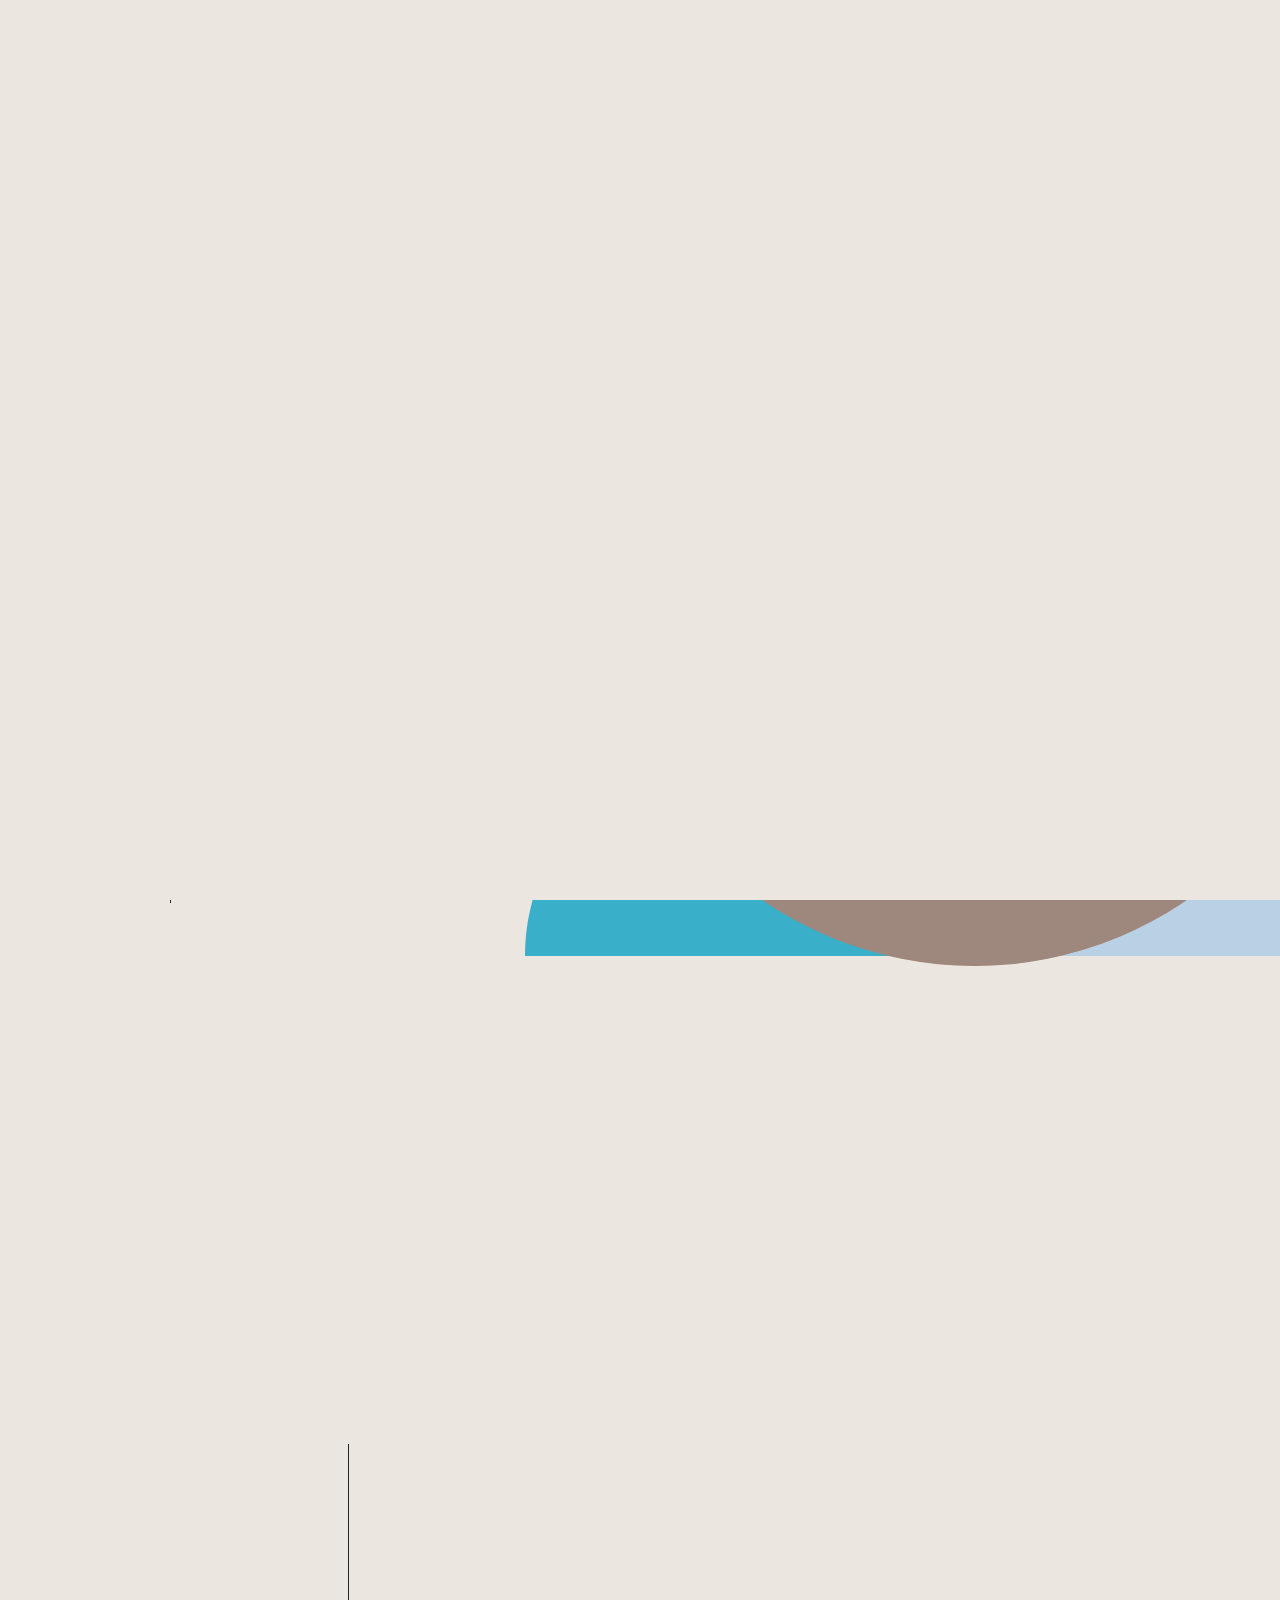
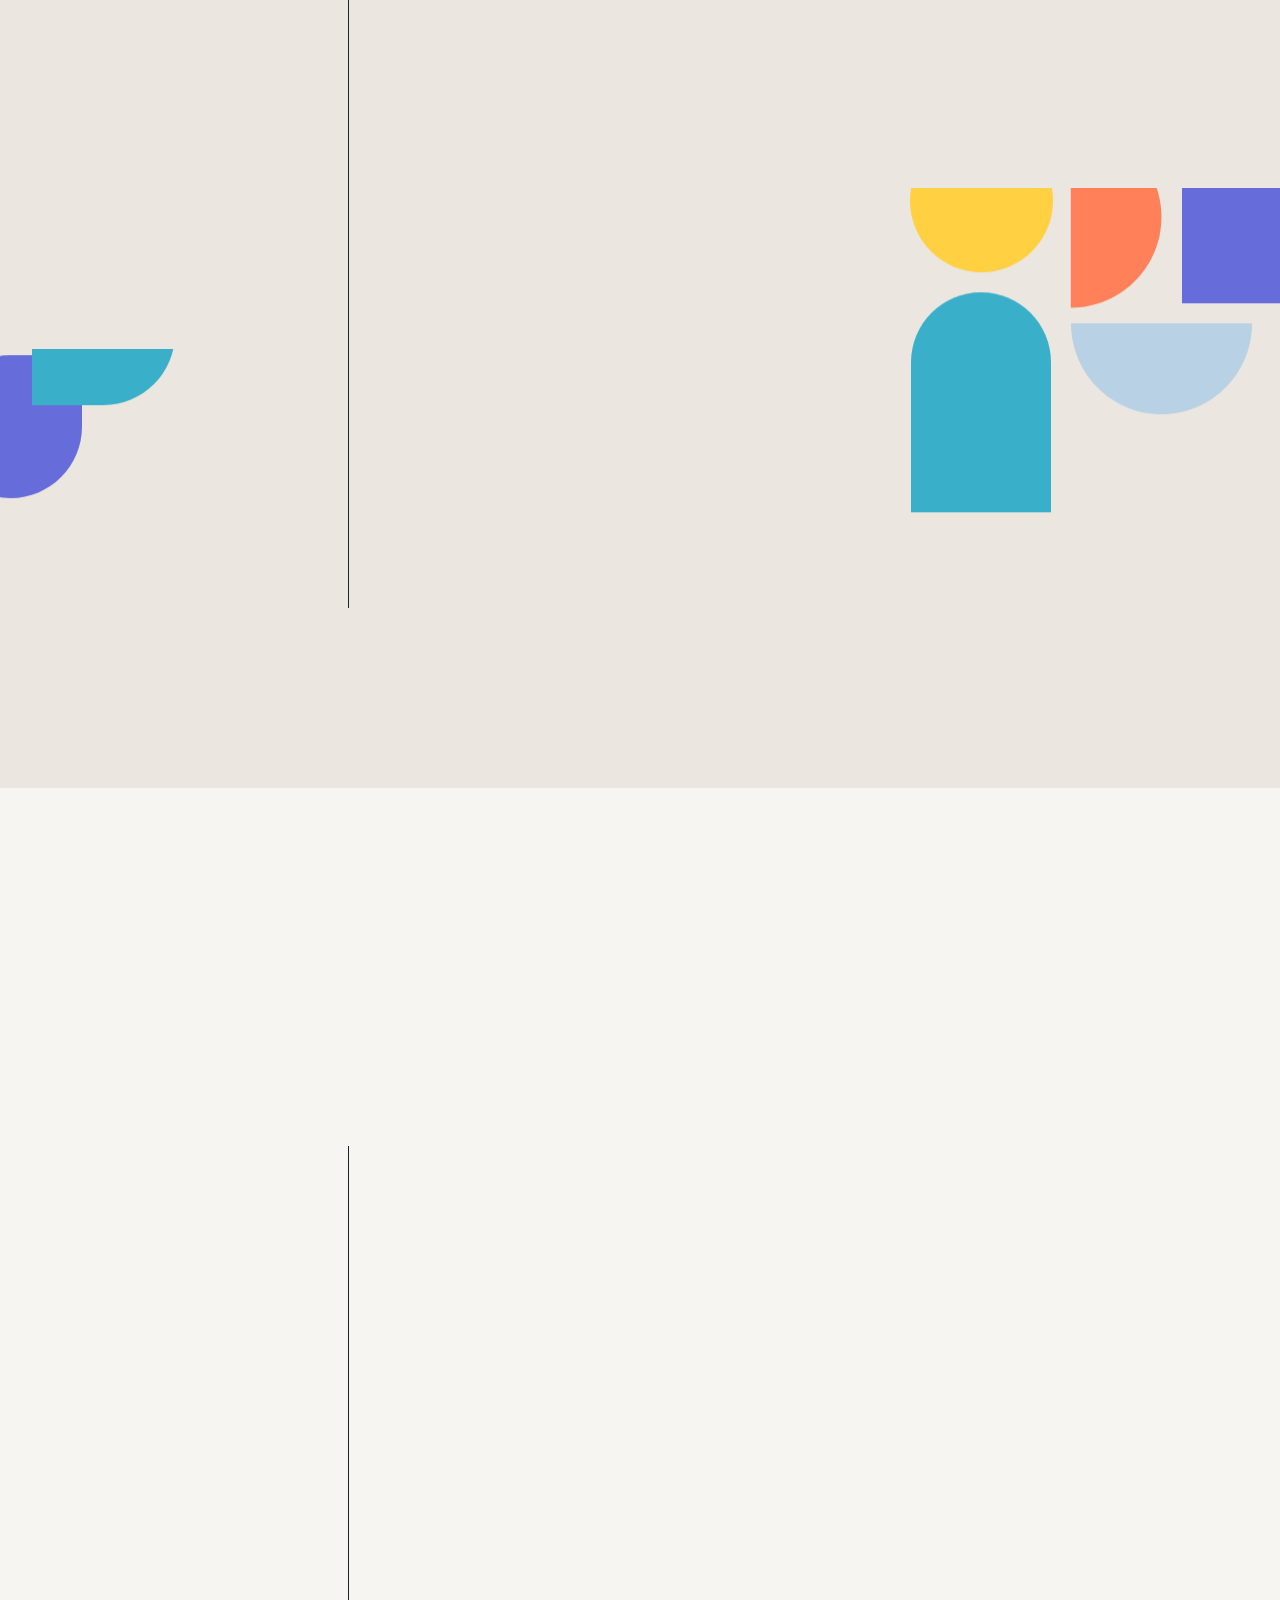
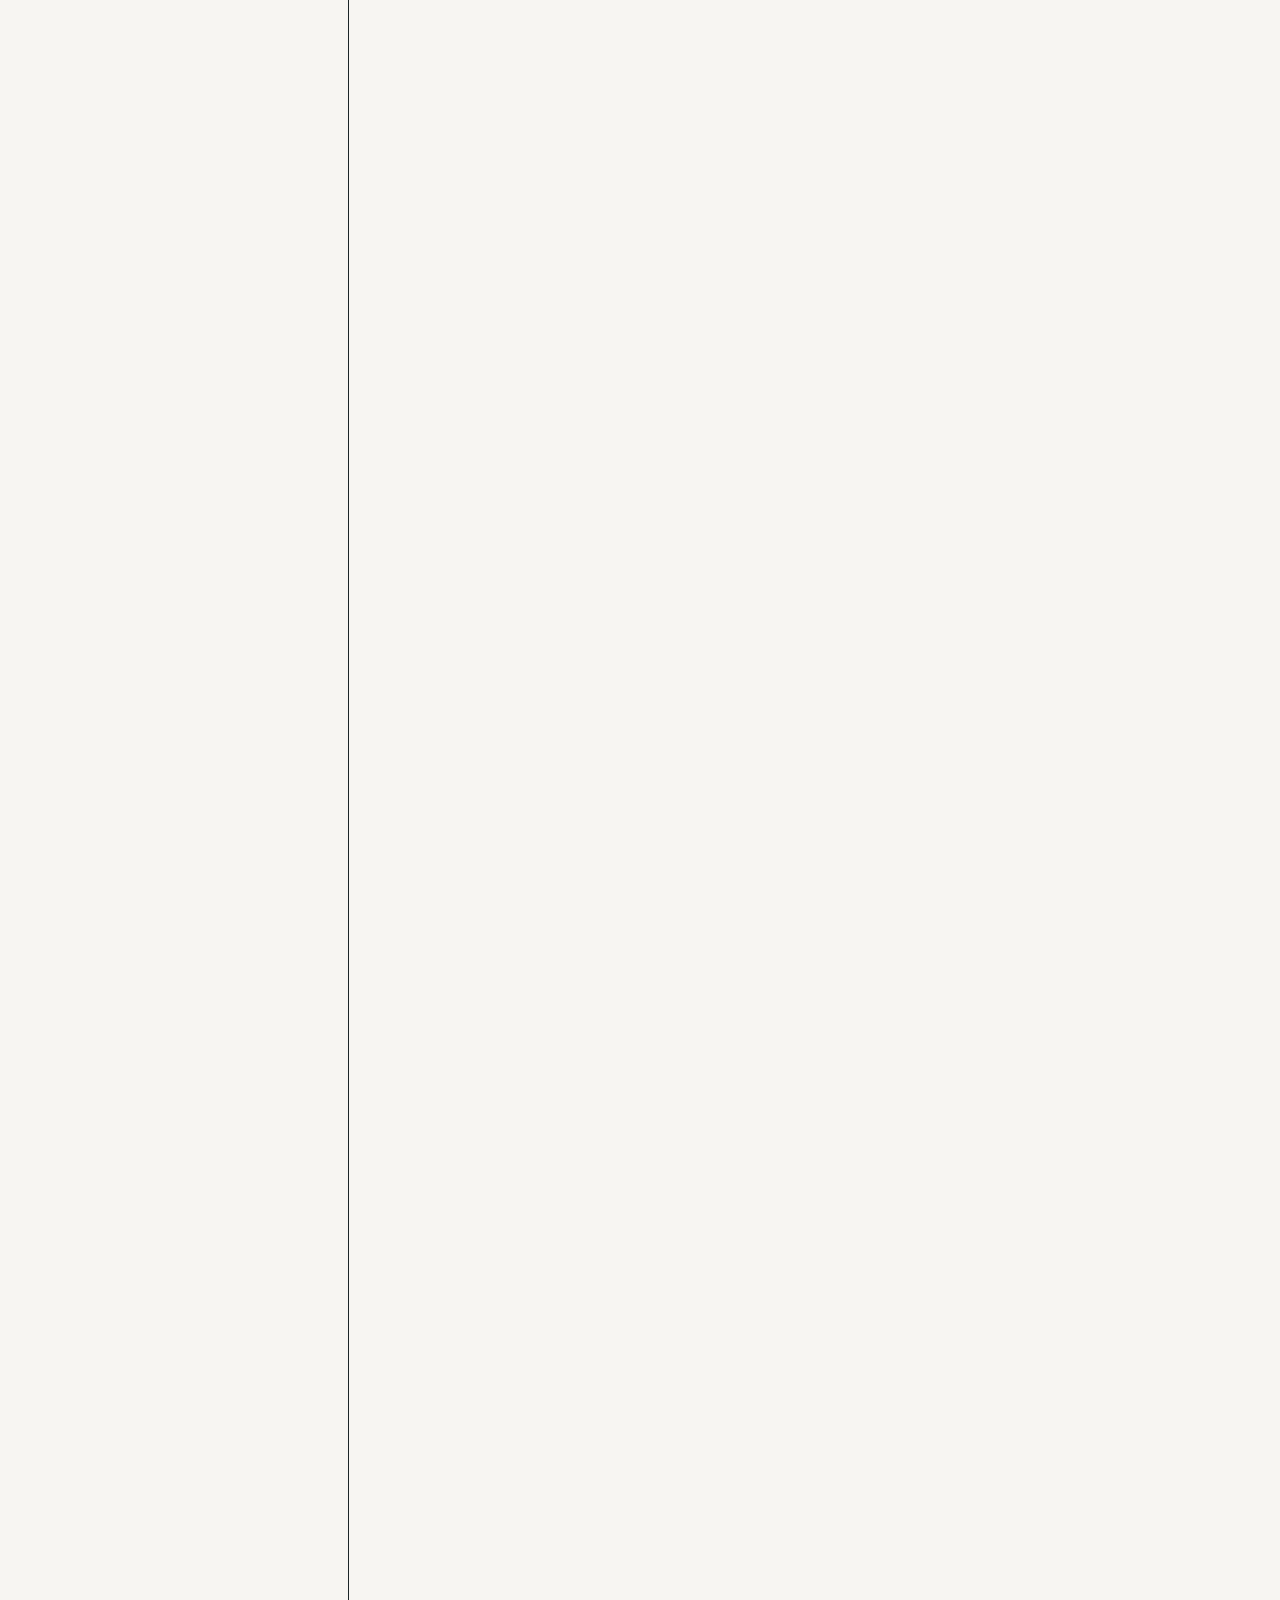
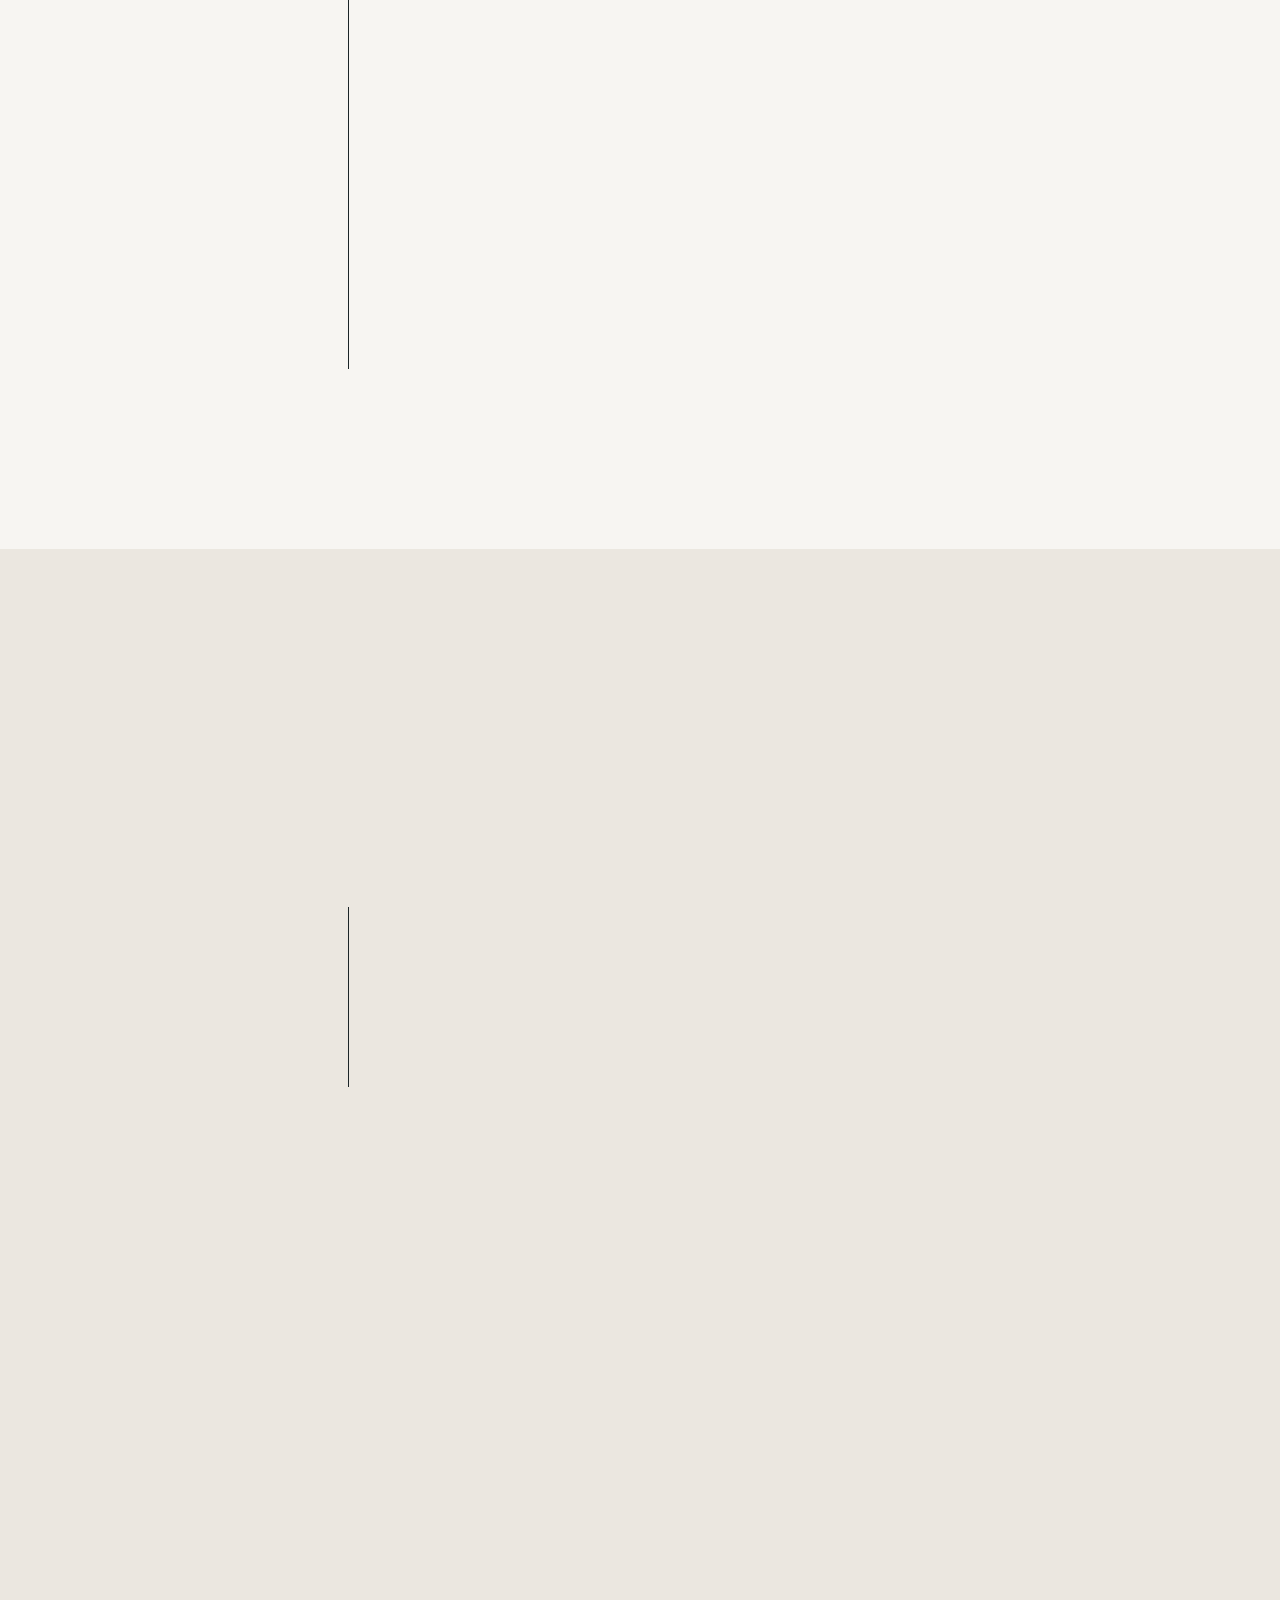
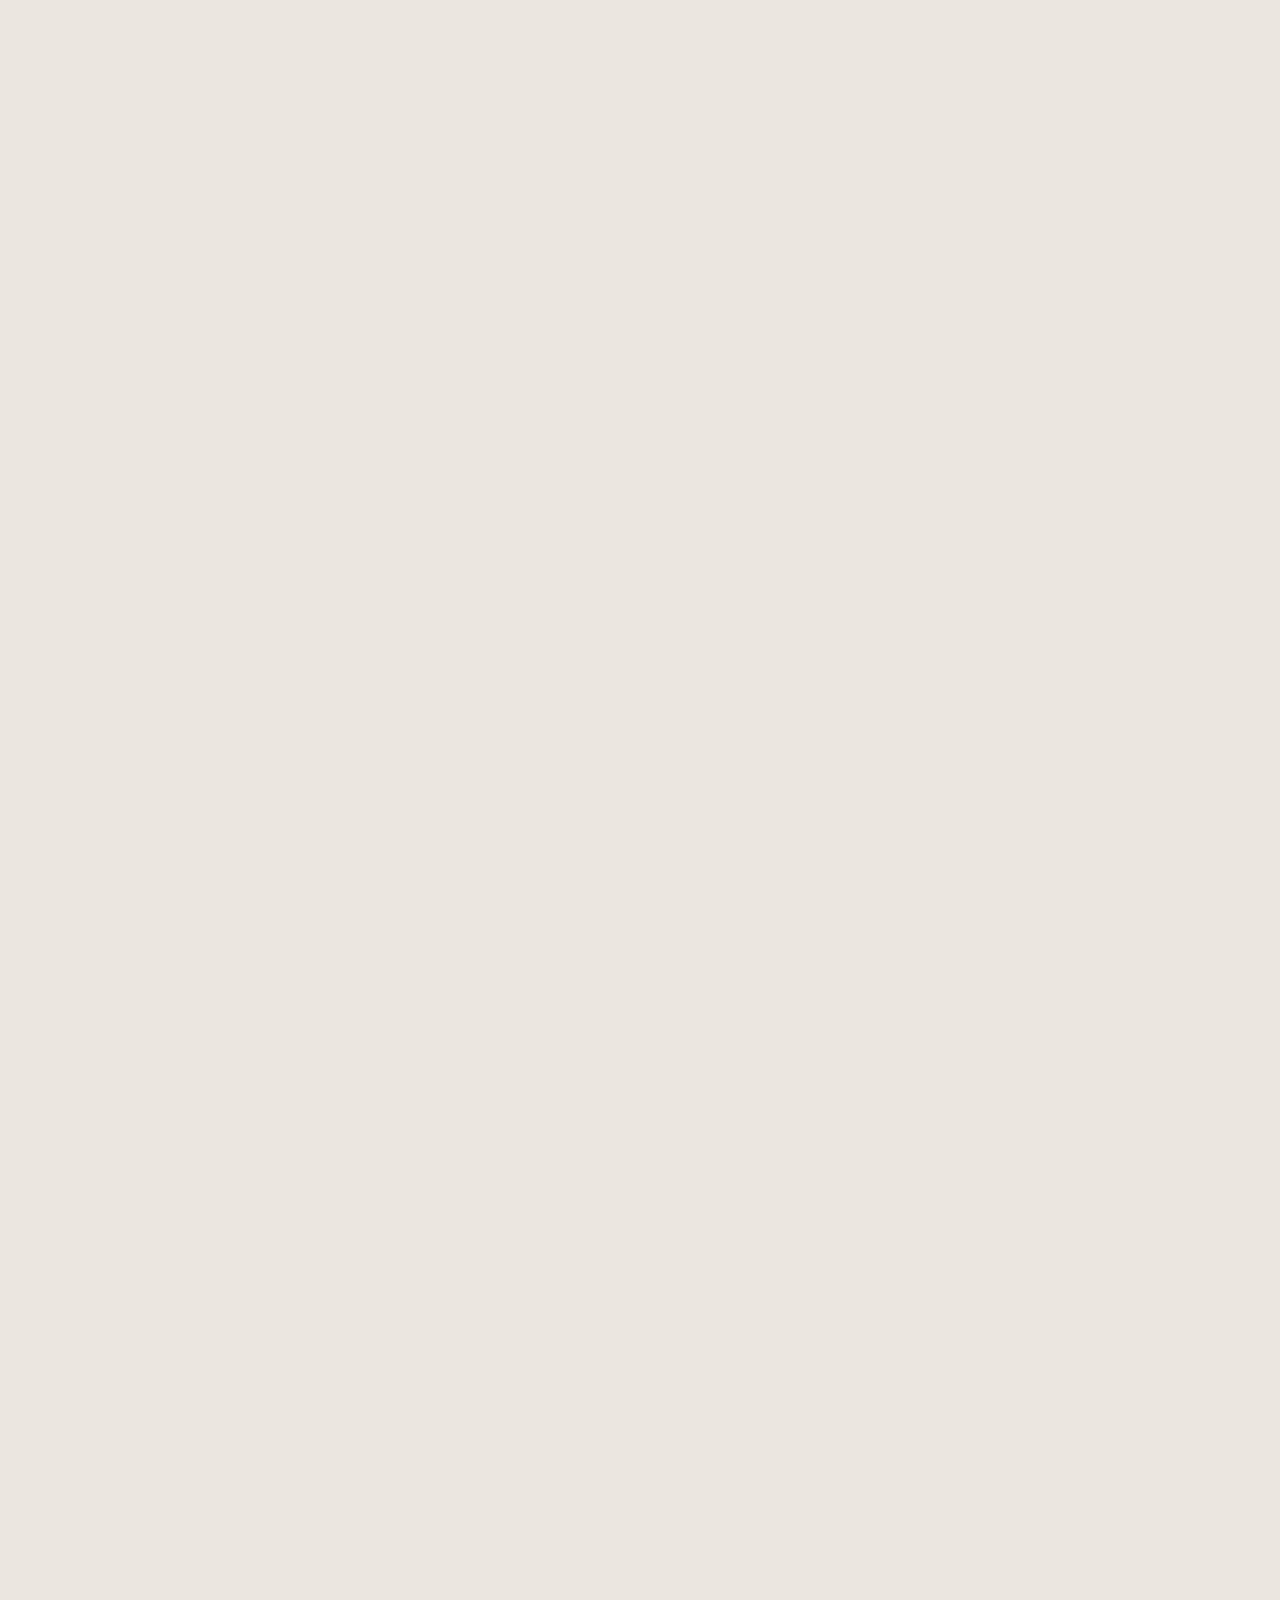
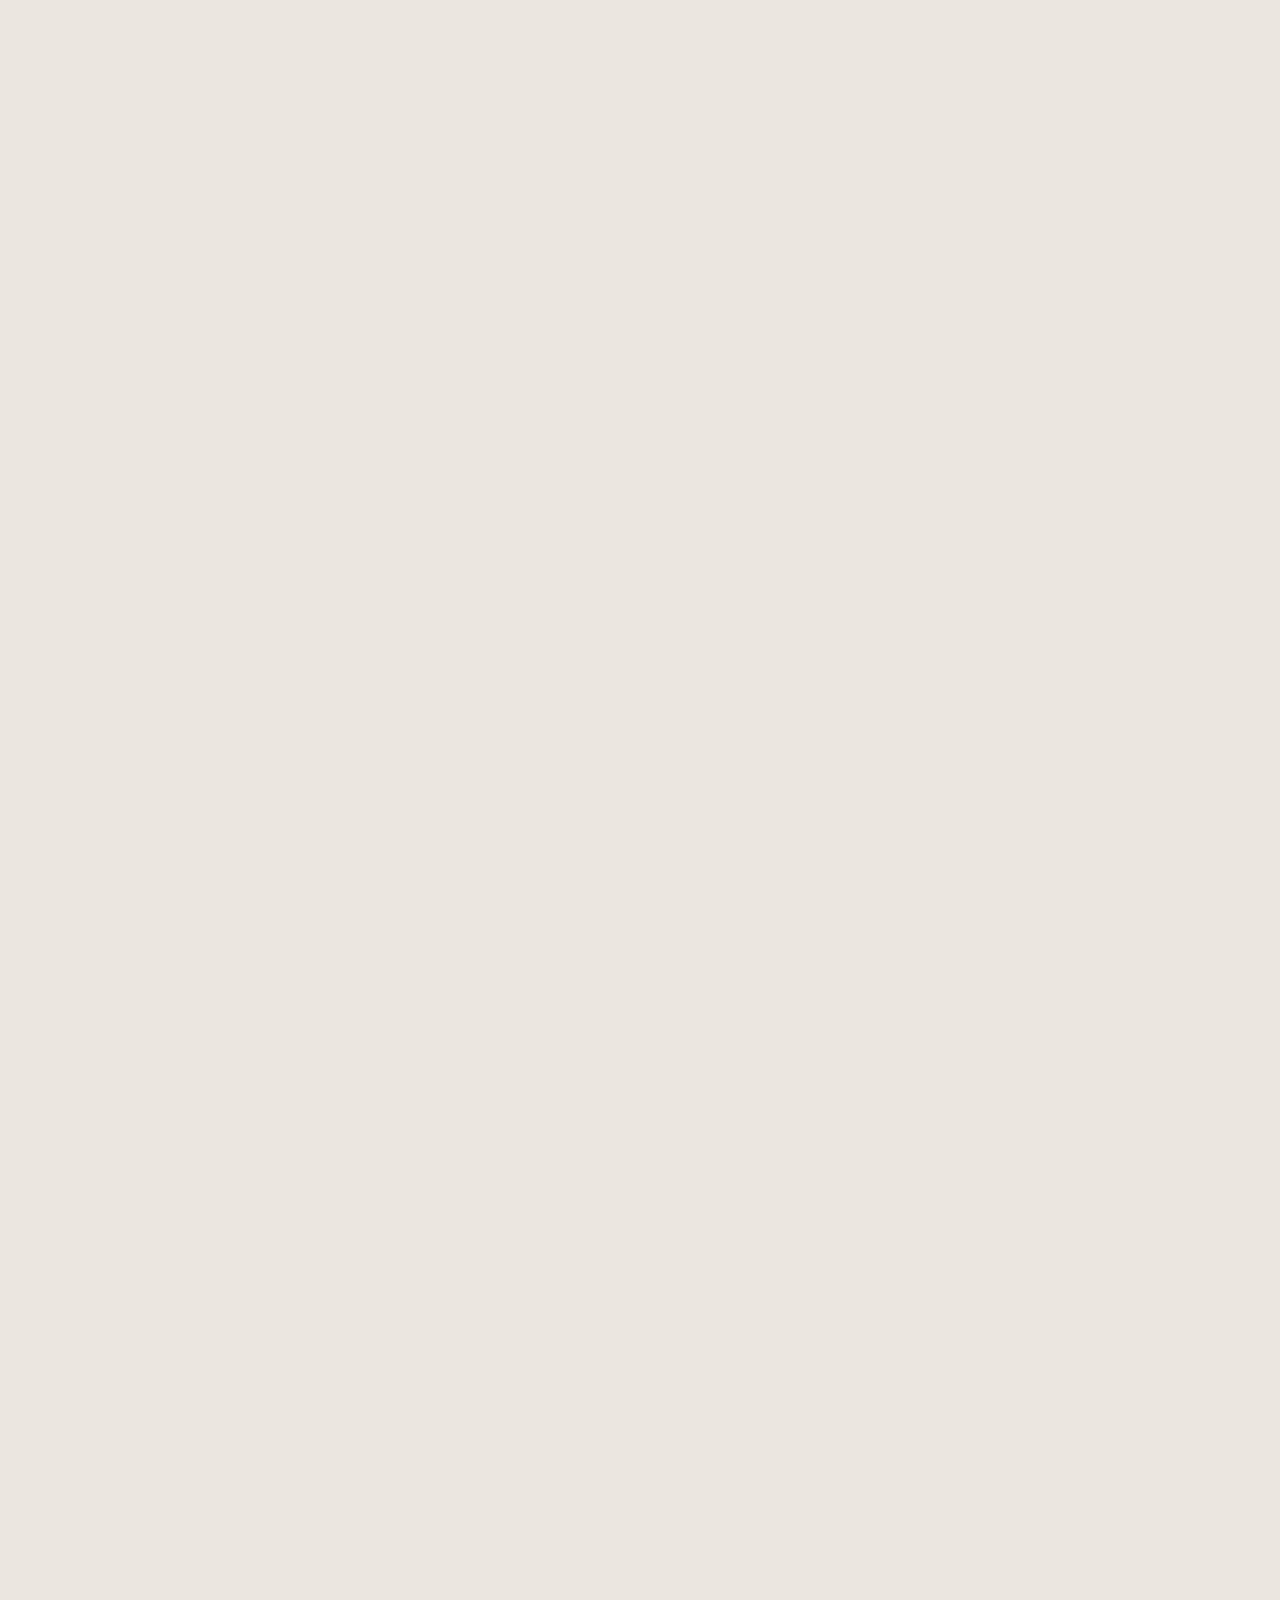
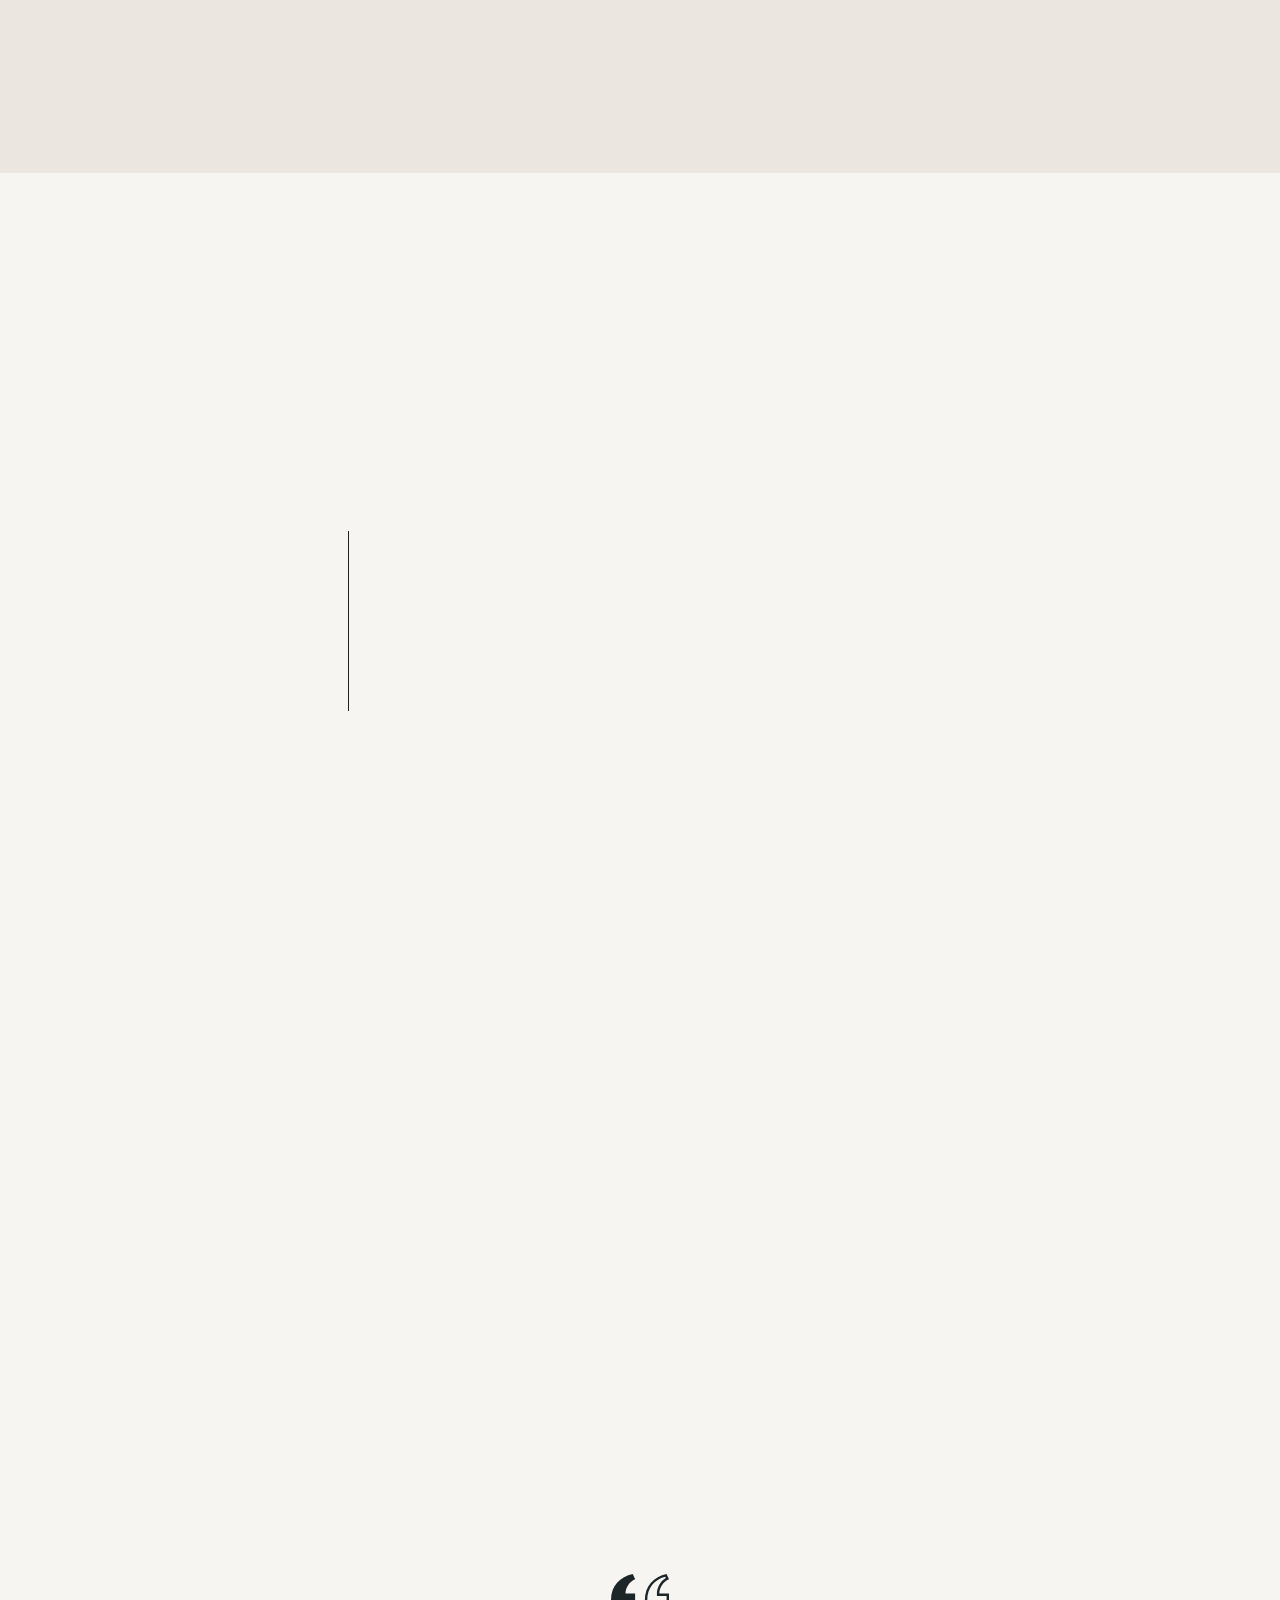
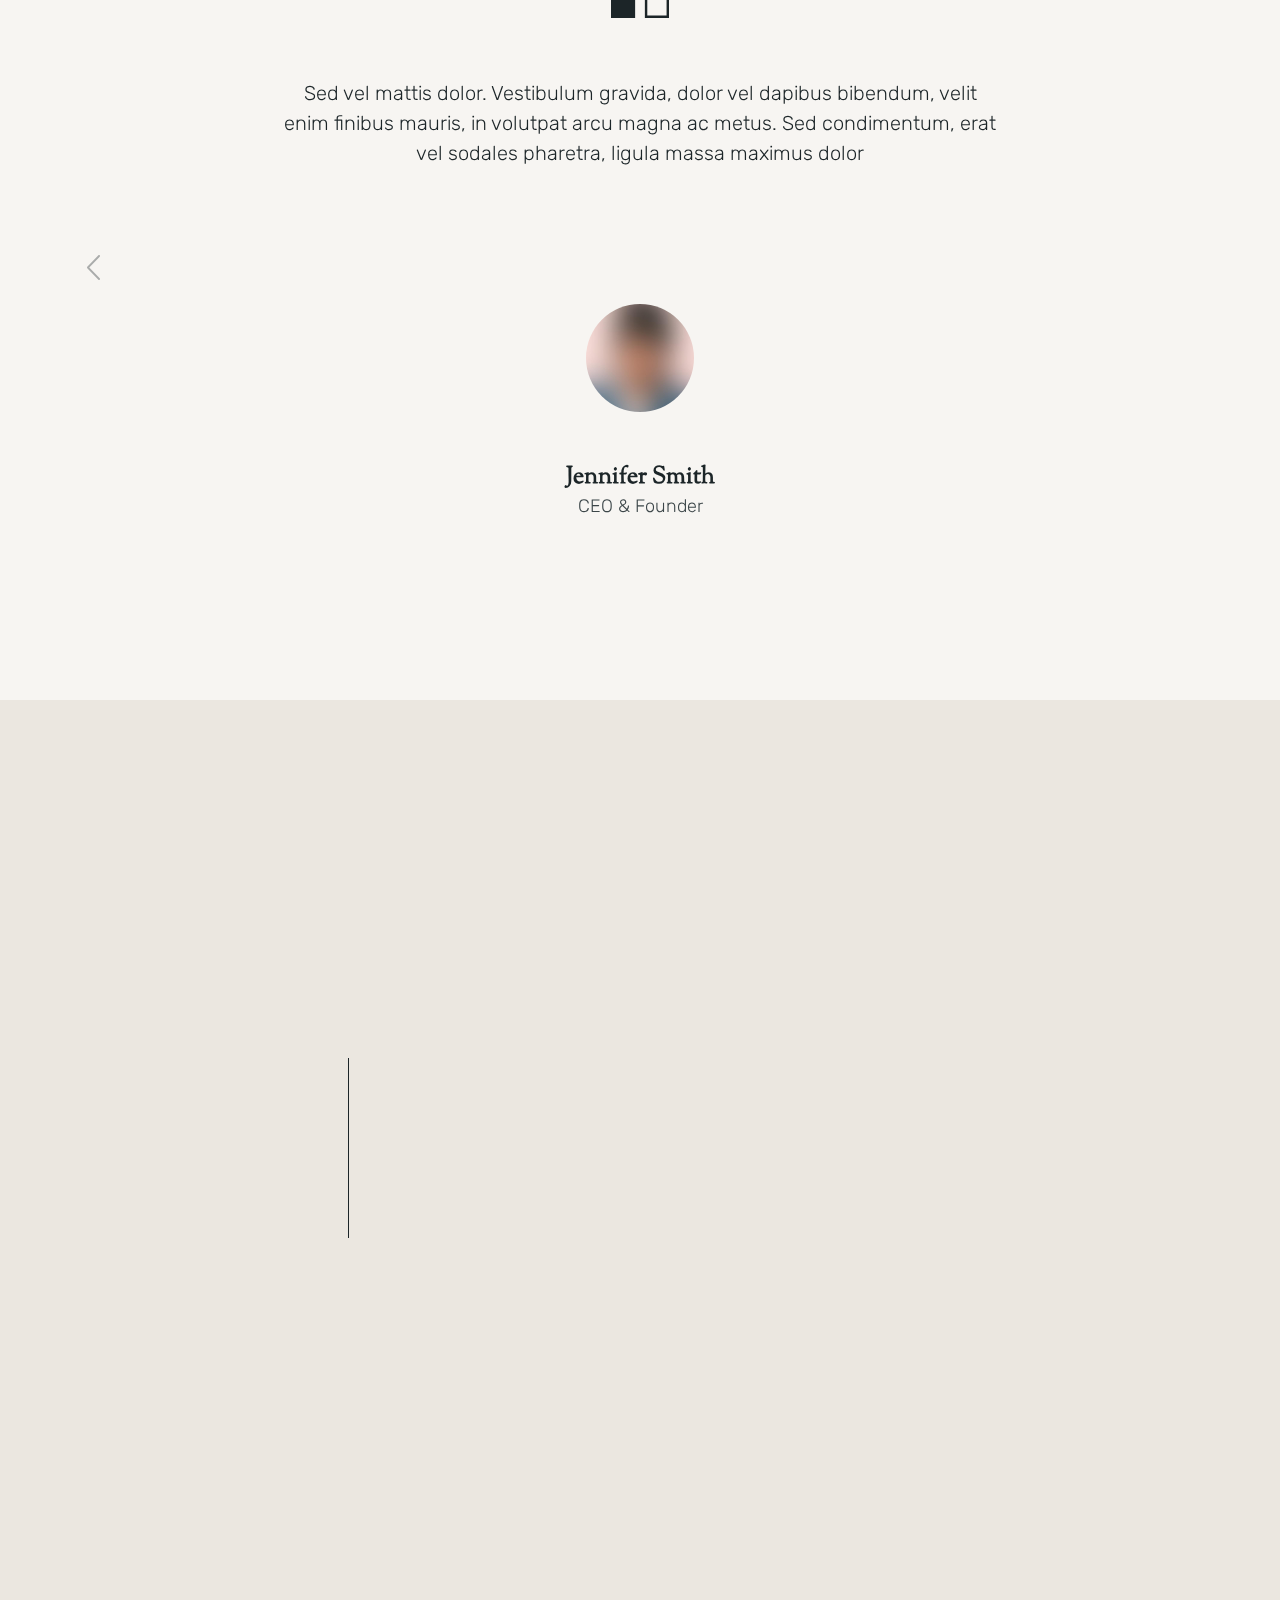
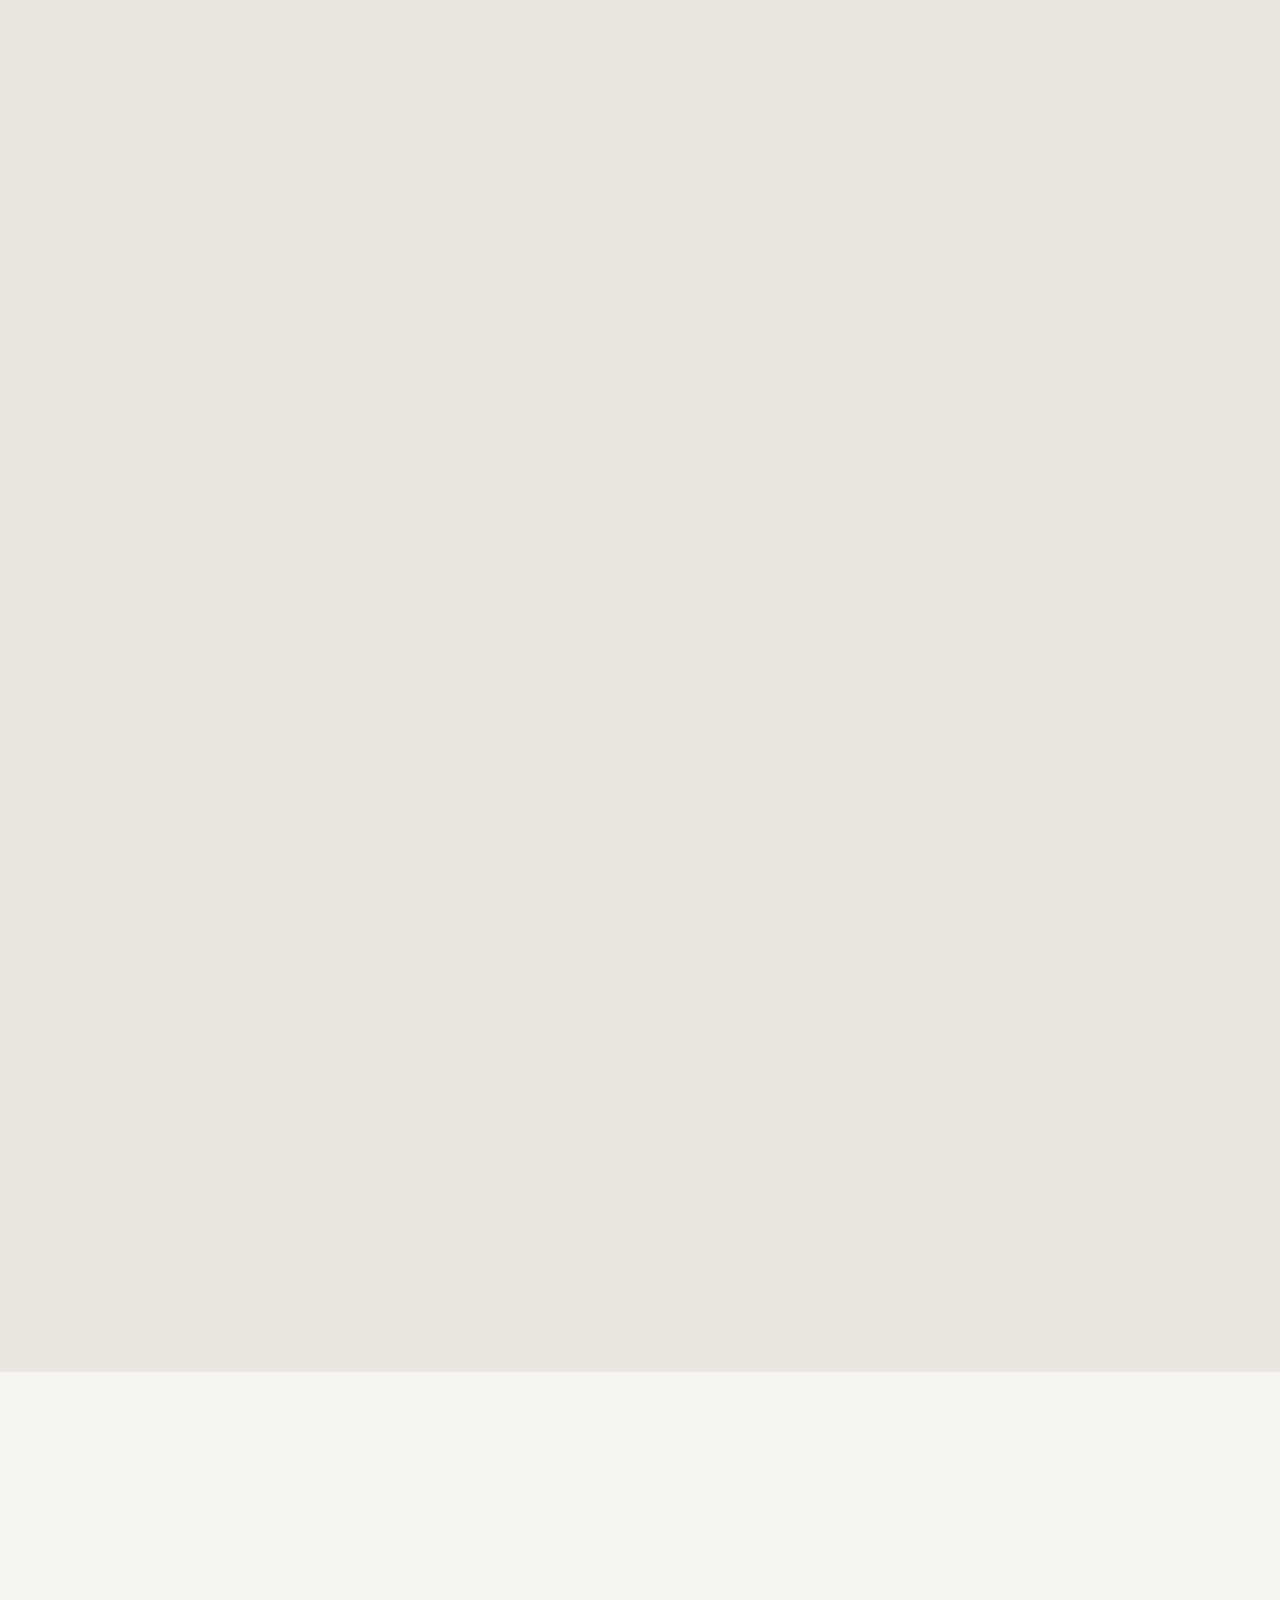
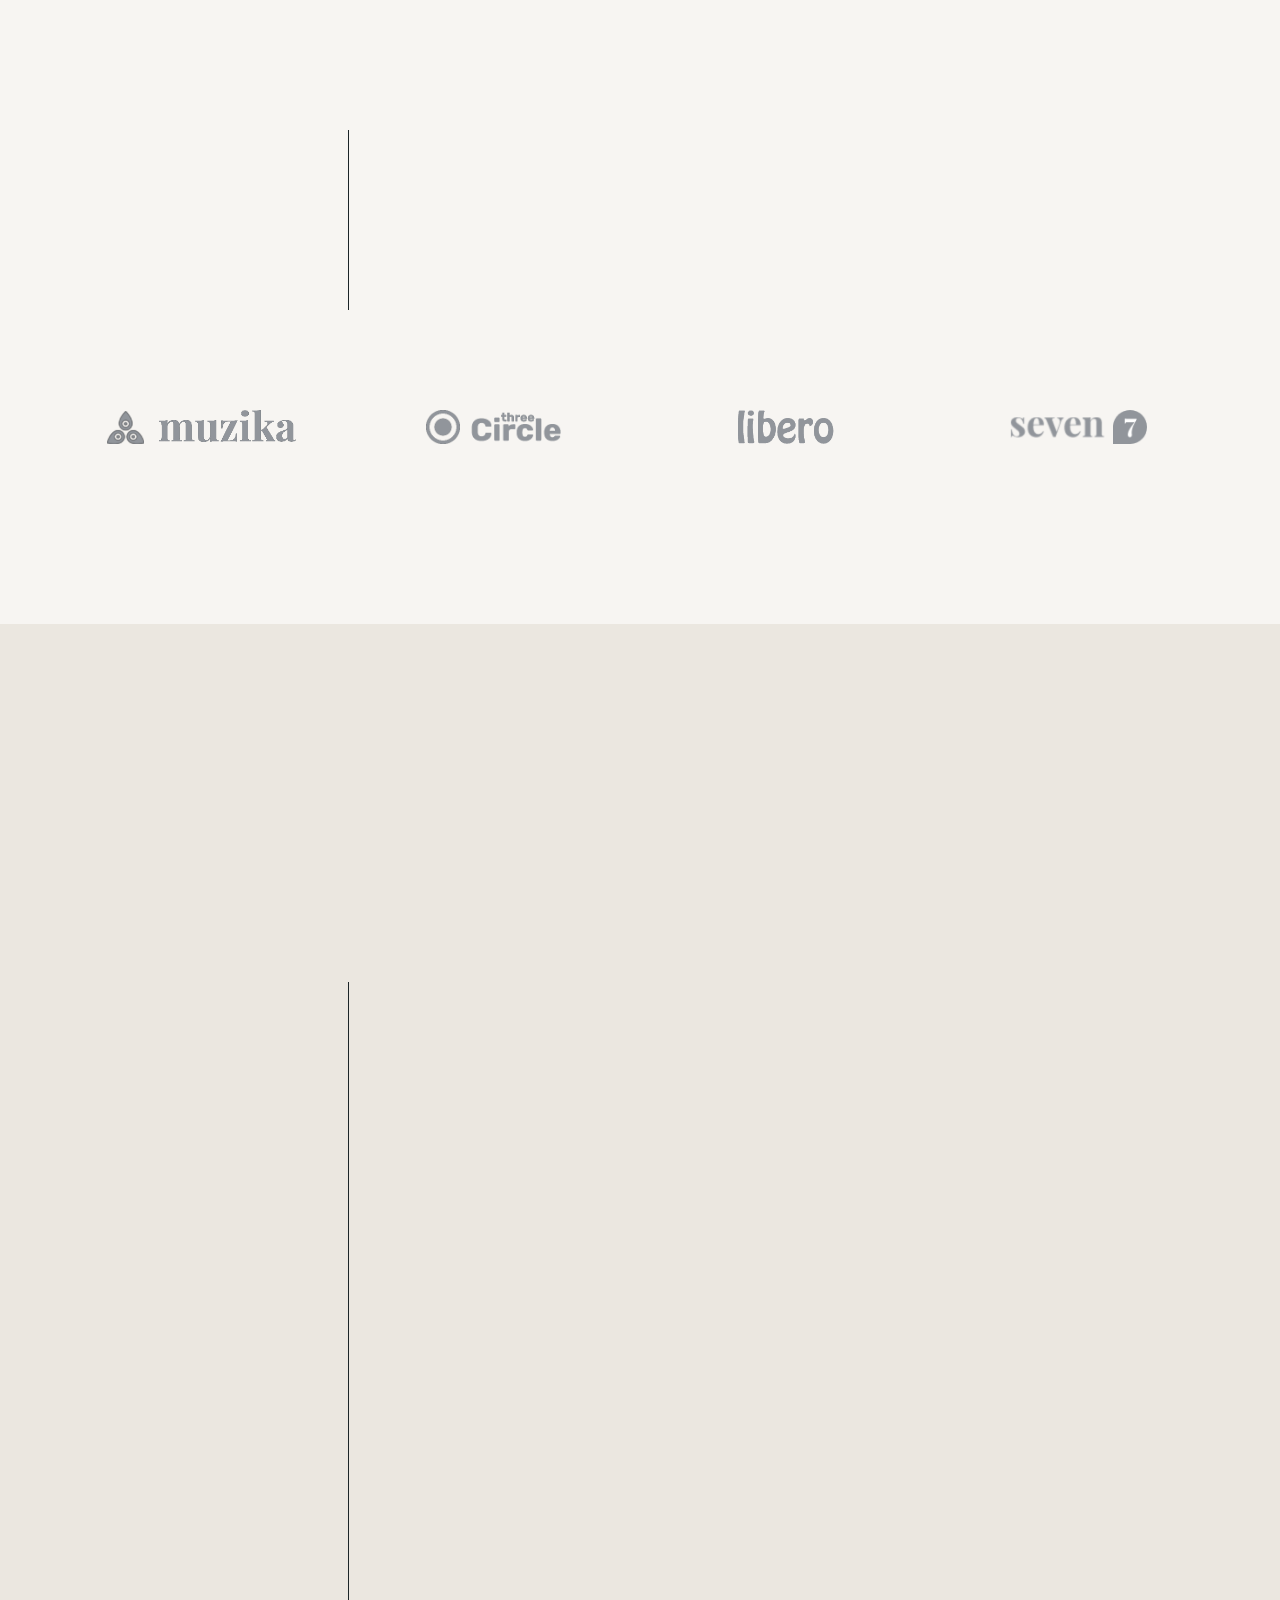
==== index.html @ 9e0d10c6 "added htmlpages" ====
<!doctype html>
<html lang="en-US">
<head>

  <title>OBER - One Page Resume HTML Template</title>
  <meta http-equiv="Content-Type" content="text/html; charset=utf-8">
  <meta http-equiv="X-UA-Compatible" content="IE=edge">
  <meta name="viewport" content="width=device-width, initial-scale=1">
  <meta name="HandheldFriendly" content="true">
  <meta name="author" content="beshleyua" />

  <!-- Fonts -->
  <link rel="stylesheet" href="https://fonts.googleapis.com/css?family=Rubik%3A300%2C300i%2C400%2C400i%2C500%2C500i%2C600%2C600i%2C700%2C700i%2C800%2C800i%2C900%2C900i%7CSorts+Mill+Goudy&#038;display=swap" type="text/css" media="all" />
  <link rel="stylesheet" href="https://fonts.googleapis.com/css?family=Roboto%3A100%2C100italic%2C200%2C200italic%2C300%2C300italic%2C400%2C400italic%2C500%2C500italic%2C600%2C600italic%2C700%2C700italic%2C800%2C800italic%2C900%2C900italic%7CRoboto+Slab%3A100%2C100italic%2C200%2C200italic%2C300%2C300italic%2C400%2C400italic%2C500%2C500italic%2C600%2C600italic%2C700%2C700italic%2C800%2C800italic%2C900%2C900italic&#038;display=auto" type="text/css" media="all" />

  <!-- CSS STYLES -->
  <link rel="stylesheet" href="assets/css/vendors/bootstrap.css" type="text/css" media="all" />
  <link rel="stylesheet" href="assets/fonts/font-awesome/css/font-awesome.css" type="text/css" media="all" />
  <link rel="stylesheet" href="assets/css/vendors/magnific-popup.css" type="text/css" media="all" />
  <link rel="stylesheet" href="assets/css/vendors/splitting.css" type="text/css" media="all" />
  <link rel="stylesheet" href="assets/css/vendors/swiper.css" type="text/css" media="all" />
  <link rel="stylesheet" href="assets/css/vendors/animate.css" type="text/css" media="all" />
  <link rel="stylesheet" href="assets/css/main.css" type="text/css" media="all" />

  <!-- Favicon -->
	<link rel="shortcut icon" href="favicon.ico" type="image/x-icon">
	<link rel="icon" href="favicon.ico" type="image/x-icon">

</head>

<body class="home page light-skin">
	<div class="container-page ">

    <!-- Preloader -->
    <div class="preloader">
      <div class="centrize full-width">
        <div class="vertical-center">
          <div class="spinner-logo">
            <img src="assets/images/ober_logo.png" alt="" />
            <div class="spinner-dot"></div>
            <div class="spinner spinner-line"></div>
          </div>
        </div>
      </div>
    </div>

    <!-- Header -->
    <header class="header">
      <div class="header__builder">
        <div class="row">
          <div class="col-xs-4 col-sm-4 col-md-4 col-lg-4">

            <!-- logo -->
            <div class="logo">
              <a href="index.html">
                <img src="assets/images/ober_logo.png" alt="" />
              </a>
            </div>

          </div>
          <div class="col-xs-8 col-sm-8 col-md-8 col-lg-8 align-right">

            <!-- switcher btn -->
            <a href="#" class="switcher-btn">
              <span class="sw-before">
                <svg xmlns="http://www.w3.org/2000/svg" width="22.22" height="22.313" viewBox="0 0 22.22 22.313">
                  <path fill="#fff" d="M1752.49,105.511a5.589,5.589,0,0,0-3.94-1.655,5.466,5.466,0,0,0-3.94,1.655,5.61,5.61,0,0,0,3.94,9.566,5.473,5.473,0,0,0,3.94-1.653,5.643,5.643,0,0,0,1.65-3.957A5.516,5.516,0,0,0,1752.49,105.511Zm-1.06,6.85a4.1,4.1,0,0,1-5.76,0,4.164,4.164,0,0,1,0-5.788A4.083,4.083,0,0,1,1751.43,112.361Zm7.47-3.662h-2.27a0.768,0.768,0,0,0,0,1.536h2.27A0.768,0.768,0,0,0,1758.9,108.7Zm-10.35,8.12a0.777,0.777,0,0,0-.76.769v2.274a0.777,0.777,0,0,0,.76.767,0.786,0.786,0,0,0,.77-0.767v-2.274A0.786,0.786,0,0,0,1748.55,116.819Zm7.85-.531-1.62-1.624a0.745,0.745,0,0,0-1.06,0,0.758,0.758,0,0,0,0,1.063l1.62,1.625a0.747,0.747,0,0,0,1.06,0A0.759,0.759,0,0,0,1756.4,116.288ZM1748.55,98.3a0.777,0.777,0,0,0-.76.768v2.273a0.778,0.778,0,0,0,.76.768,0.787,0.787,0,0,0,.77-0.768V99.073A0.786,0.786,0,0,0,1748.55,98.3Zm7.88,3.278a0.744,0.744,0,0,0-1.06,0l-1.62,1.624a0.758,0.758,0,0,0,0,1.063,0.745,0.745,0,0,0,1.06,0l1.62-1.624A0.758,0.758,0,0,0,1756.43,101.583Zm-15.96,7.116h-2.26a0.78,0.78,0,0,0-.77.768,0.76,0.76,0,0,0,.77.768h2.26A0.768,0.768,0,0,0,1740.47,108.7Zm2.88,5.965a0.745,0.745,0,0,0-1.06,0l-1.62,1.624a0.759,0.759,0,0,0,0,1.064,0.747,0.747,0,0,0,1.06,0l1.62-1.625A0.758,0.758,0,0,0,1743.35,114.664Zm0-11.457-1.62-1.624a0.744,0.744,0,0,0-1.06,0,0.758,0.758,0,0,0,0,1.063l1.62,1.624a0.745,0.745,0,0,0,1.06,0A0.758,0.758,0,0,0,1743.35,103.207Z" transform="translate(-1737.44 -98.313)"/>
                </svg>
              </span>
              <span class="sw-after">
                <svg xmlns="http://www.w3.org/2000/svg" width="23" height="23" viewBox="0 0 23 23">
                  <path fill="#fff" d="M1759.46,111.076a0.819,0.819,0,0,0-.68.147,8.553,8.553,0,0,1-2.62,1.537,8.167,8.167,0,0,1-2.96.531,8.655,8.655,0,0,1-8.65-8.682,9.247,9.247,0,0,1,.47-2.864,8.038,8.038,0,0,1,1.42-2.54,0.764,0.764,0,0,0-.12-1.063,0.813,0.813,0,0,0-.68-0.148,11.856,11.856,0,0,0-6.23,4.193,11.724,11.724,0,0,0,1,15.387,11.63,11.63,0,0,0,19.55-5.553A0.707,0.707,0,0,0,1759.46,111.076Zm-4.5,6.172a10.137,10.137,0,0,1-14.29-14.145,10.245,10.245,0,0,1,3.38-2.836c-0.14.327-.29,0.651-0.41,1.006a9.908,9.908,0,0,0-.56,3.365,10.162,10.162,0,0,0,10.15,10.189,9.776,9.776,0,0,0,3.49-.62,11.659,11.659,0,0,0,1.12-.473A10.858,10.858,0,0,1,1754.96,117.248Z" transform="translate(-1737 -98)"/>
                </svg>
              </span>
            </a>

            <!-- menu btn -->
            <a href="#" class="menu-btn"><span></span></a>

          </div>
        </div>
      </div>

      <!-- Menu Full Overlay -->
      <div class="menu-full-overlay">
        <div class="menu-full-container">
          <div class="container">
            <div class="row">
              <div class="col-xs-12 col-sm-12 col-md-12 col-lg-10 offset-1">

                <!-- menu full -->
                <div class="menu-full">
                  <ul class="menu-full">
                    <li class="menu-item">
                      <a class="splitting-text-anim-2" data-splitting="chars" href="#about-section">About</a>
                    </li>
                    <li class="menu-item">
                      <a class="splitting-text-anim-2" data-splitting="chars" href="#resume-section">Resume</a>
                    </li>
                    <li class="menu-item">
                      <a class="splitting-text-anim-2" data-splitting="chars" href="#works-section">Works</a>
                    </li>
                    <li class="menu-item">
                      <a class="splitting-text-anim-2" data-splitting="chars" href="#pricing-section">Pricing</a>
                    </li>
                    <li class="menu-item">
                      <a class="splitting-text-anim-2" data-splitting="chars" href="#blog-section">Blog</a>
                    </li>
                    <li class="menu-item">
                      <a class="splitting-text-anim-2" data-splitting="chars" href="#contact-section">Contact</a>
                    </li>
                    <li class="menu-item menu-item-has-children has-children">
                      <a class="splitting-text-anim-2" data-splitting="chars">Pages</a>
                      <ul class="sub-menu">
                        <li class="menu-item"><a class="splitting-text-anim-1" data-splitting="chars" href="works.html">Works (grid)</a></li>
                        <li class="menu-item"><a class="splitting-text-anim-1" data-splitting="chars" href="works-list.html">Works (list)</a></li>
                        <li class="menu-item"><a class="splitting-text-anim-1" data-splitting="chars" href="work-single.html">Work Single Page</a></li>
                        <li class="menu-item"><a class="splitting-text-anim-1" data-splitting="chars" href="blog.html">Blog Posts</a></li>
                        <li class="menu-item"><a class="splitting-text-anim-1" data-splitting="chars" href="blog-single.html">Blog Single Post</a></li>
                      </ul>
                    </li>
                  </ul>
                </div>

              </div>
            </div>
          </div>
        </div>

        <!-- social -->
        <div class="menu-social-links">
          <a href="http://dribbble.com" target="blank" class="scrolla-element-anim-1" title="dribbble">
            <i class="fab fa-dribbble"></i>
          </a>
          <a href="http://twitter.com" target="blank" class="scrolla-element-anim-1" title="twitter">
            <i class="fab fa-twitter"></i>
          </a>
          <a href="http://behance.com" target="blank" class="scrolla-element-anim-1" title="behance">
            <i class="fab fa-behance"></i>
          </a>
        </div>

      </div>

    </header>

		<!-- Wrapper -->
		<div class="wrapper">

      <!-- Section -->
      <section class="section section-started">
        <div class="container">

          <!-- Hero Started -->
          <div class="hero-started">
            <div class="slide scrolla-element-anim-1 scroll-animate" data-animate="active">
              <img src="assets/images/profile.png" alt="" />
              <span class="circle circle-1">
                <svg xmlns="http://www.w3.org/2000/svg" xmlns:xlink="http://www.w3.org/1999/xlink" width="749px" height="375px"><path fill-rule="evenodd" fill="#ff8059" d="M749.000,0.000 C749.000,206.786 581.459,374.514 374.608,374.514 C167.758,374.514 -0.000,206.786 -0.000,0.000 "/></svg>
              </span>
              <span class="circle circle-2">
                <svg xmlns="http://www.w3.org/2000/svg" xmlns:xlink="http://www.w3.org/1999/xlink" width="416px" height="209px"><path fill-rule="evenodd"  fill="#3aafc9" d="M-0.000,209.000 C-0.000,94.252 93.051,0.745 207.835,0.745 C322.619,0.745 416.000,94.252 416.000,209.000 "/></svg>
              </span>
              <span class="circle circle-3">
                <svg xmlns="http://www.w3.org/2000/svg" xmlns:xlink="http://www.w3.org/1999/xlink" width="416px" height="209px"><path fill-rule="evenodd"  fill="#b9d1e4" d="M-0.000,209.000 C-0.000,94.252 93.051,0.745 207.835,0.745 C322.619,0.745 416.000,94.252 416.000,209.000 "/></svg>
              </span>
              <span class="circle circle-4">
                <svg  xmlns="http://www.w3.org/2000/svg" xmlns:xlink="http://www.w3.org/1999/xlink" width="121px" height="241px"><path fill-rule="evenodd"  fill="#676cdb" d="M0.000,0.000 C66.624,0.000 120.402,54.096 120.402,120.733 C120.402,187.371 66.624,241.000 0.000,241.000 "/></svg>
              </span>
              <span class="circle circle-5">
                <svg  xmlns="http://www.w3.org/2000/svg" xmlns:xlink="http://www.w3.org/1999/xlink" width="232px" height="117px"><path fill-rule="evenodd"  fill="rgb(255, 208, 65)" d="M232.000,0.000 C232.000,64.151 180.376,116.580 116.238,116.580 C52.100,116.580 0.000,64.151 0.000,0.000 "/></svg>
              </span>
            </div>
            <div class="content">
              <div class="titles">
                <div class="subtitle splitting-text-anim-2 scroll-animate" data-splitting="chars" data-animate="active">
                  UI UX DESIGNER
                </div>
                <h2 class="title splitting-text-anim-1 scroll-animate" data-splitting="chars" data-animate="active">
                  Federico <br>Ober
                </h2>
              </div>
              <div class="description scrolla-element-anim-1 scroll-animate" data-animate="active">
                <p>
                  I"m a UI/UX Designer based in NewYork and enjoy playing with colors. I love travelling, photography &amp; music.
                </p>
                <div class="social-links">
                  <a target="_blank" rel="nofollow" href="#">
                    <i aria-hidden="true" class="fab fa-twitter"></i>
                  </a>
                  <a target="_blank" rel="nofollow" href="#">
                    <i aria-hidden="true" class="fab fa-dribbble"></i>
                  </a>
                  <a target="_blank" rel="nofollow" href="#">
                    <i aria-hidden="true" class="fab fa-behance"></i>
                  </a>
                </div>
              </div>
            </div>
            <div class="info-list">
              <ul>
                <li class="scrolla-element-anim-1 scroll-animate" data-animate="active">
                  Born in <strong>NewYork</strong>
                </li>
                <li class="scrolla-element-anim-1 scroll-animate" data-animate="active">
                  Experience <strong>7+ Years</strong>
                </li>
                <li class="scrolla-element-anim-1 scroll-animate" data-animate="active">
                  Date of Birth <strong>27 June 1992</strong>
                </li>
              </ul>
            </div>
          </div>

        </div>
      </section>

      <section class="section section-bg section-parallax-1" id="about-section">
        <div class="container">

          <!-- Section Heading -->
          <div class="m-titles">
            <h2 class="m-title splitting-text-anim-1 scroll-animate" data-splitting="chars" data-animate="active">
              About Me
            </h2>
          </div>

          <div class="row row-custom">
            <div class="col-xs-12 col-sm-12 col-md-3 col-lg-3 align-right">

              <!-- Section numbers -->
              <div class="numbers-items">
                <div class="numbers-item scrolla-element-anim-1 scroll-animate" data-animate="active">
                  <div class="icon">
                    <i aria-hidden="true" class="far fa-check-circle"></i>
                  </div>
                  <div class="num">124</div>
                  <div class="title">Completed <br>Project</div>
                </div>
                <div class="numbers-item scrolla-element-anim-1 scroll-animate" data-animate="active">
                  <div class="icon">
                    <i aria-hidden="true" class="far fa-smile-beam"></i>
                  </div>
                  <div class="num">65</div>
                  <div class="title">Happy <br>Clients</div>
                </div>
                <div class="numbers-item scrolla-element-anim-1 scroll-animate" data-animate="active">
                  <div class="icon">
                    <i aria-hidden="true" class="far fa-gem"></i>
                  </div>
                  <div class="num">18</div>
                  <div class="title">Awards <br>Won</div>
                </div>
              </div>

            </div>
            <div class="col-xs-12 col-sm-12 col-md-9 col-lg-9 vertical-line">

              <!-- Section Profile -->
              <div class="profile-box">
                <div class="text scrolla-element-anim-1 scroll-animate" data-animate="active">
                  <p>
                    My name is Federico Ober. I have been studying UI UX Design since October 2020. I like creating
                    a cool design project.</p><p>Donec imperdiet risus at tortor consequat maximus et eget magna.
                    Cras ornare sagittis augue, id sollicitudin justo tristique ut. Nullam ex enim, euismod vel
                    bibendum ultrices, fringilla vel eros. Donec euismod leo lectus, et euismod metus euismod sed.
                    Quisque quis suscipit ipsum, at pellentesque velit. Duis a congue sem.
                  </p>
                  <p>
                    In sed dolor ut ligula malesuada sollicitudin. Morbi iaculis convallis arcu, nec maximus tellus
                    sodales in. Curabitur blandit enim at nisl lobortis, non pretium enim hendrer
                  </p>
                  <a href="#contact-section" class="btn scrolla-element-anim-1 scroll-animate" data-animate="active">Contact Me</a>
                  <div class="signature scrolla-element-anim-1 scroll-animate" data-animate="active">
                    <img src="assets/images/signature.png" alt="" />
                  </div>
                </div>
              </div>

            </div>
          </div>

        </div>
      </section>

      <section class="section section-parallax-2" id="resume-section">
        <div class="container">

          <!-- Section Heading -->
          <div class="m-titles">
            <h2 class="m-title splitting-text-anim-1 scroll-animate" data-splitting="chars" data-animate="active">
              My Resume
            </h2>
          </div>

          <div class="row row-custom">
            <div class="col-xs-12 col-sm-12 col-md-3 col-lg-3">
            </div>
            <div class="col-xs-12 col-sm-12 col-md-9 col-lg-9 vertical-line">

              <!-- Description -->
              <div class="text scrolla-element-anim-1 scroll-animate" data-animate="active">
                <p>
                  Talented UX designer with 7+ years of experience, seeking to elevate UI/UX at ABC, Inc.
                  As Lead UI/UX Head completed project before dead line. ittis augue, id sollicitudin justo
                  tristique ut. Nullam ex enim, euismod vel bibendum ultrices, fringilla vel eros. Donec euism
                  od leo um, at pellentesque velituis a congue sem.
                </p>
              </div>

              <!-- Skills -->
              <div class="skills-items">
                <div class="p-title scrolla-element-anim-1 scroll-animate" data-animate="active">SKILLS</div>
                <div class="skills-item scrolla-element-anim-1 scroll-animate" data-animate="active">
                  <div class="name">Photoshop</div>
                  <div class="dots dots-90">
                    <div class="dots-row">
                      <div class="dot"></div>
                      <div class="dot"></div>
                      <div class="dot"></div>
                      <div class="dot"></div>
                      <div class="dot"></div>
                      <div class="dot"></div>
                      <div class="dot"></div>
                      <div class="dot"></div>
                      <div class="dot"></div>
                      <div class="dot"></div>
                    </div>
                  </div>
                  <div class="value"><span class="num">90%</span></div>
                </div>
                <div class="skills-item scrolla-element-anim-1 scroll-animate" data-animate="active">
                  <div class="name">WordPress</div>
                  <div class="dots dots-60">
                    <div class="dots-row">
                      <div class="dot"></div>
                      <div class="dot"></div>
                      <div class="dot"></div>
                      <div class="dot"></div>
                      <div class="dot"></div>
                      <div class="dot"></div>
                      <div class="dot"></div>
                      <div class="dot"></div>
                      <div class="dot"></div>
                      <div class="dot"></div>
                    </div>
                  </div>
                  <div class="value"><span class="num">60%</span></div>
                </div>
                <div class="skills-item scrolla-element-anim-1 scroll-animate" data-animate="active">
                  <div class="name">HTML</div>
                  <div class="dots dots-80">
                    <div class="dots-row">
                      <div class="dot"></div>
                      <div class="dot"></div>
                      <div class="dot"></div>
                      <div class="dot"></div>
                      <div class="dot"></div>
                      <div class="dot"></div>
                      <div class="dot"></div>
                      <div class="dot"></div>
                      <div class="dot"></div>
                      <div class="dot"></div>
                    </div>
                  </div>
                  <div class="value"><span class="num">80%</span></div>
                </div>
                <div class="skills-item scrolla-element-anim-1 scroll-animate" data-animate="active">
                  <div class="name">Java</div>
                  <div class="dots dots-50">
                    <div class="dots-row">
                      <div class="dot"></div>
                      <div class="dot"></div>
                      <div class="dot"></div>
                      <div class="dot"></div>
                      <div class="dot"></div>
                      <div class="dot"></div>
                      <div class="dot"></div>
                      <div class="dot"></div>
                      <div class="dot"></div>
                      <div class="dot"></div>
                    </div>
                  </div>
                  <div class="value"><span class="num">50%</span></div>
                </div>
                <div class="skills-item scrolla-element-anim-1 scroll-animate" data-animate="active">
                  <div class="name">jQuery</div>
                  <div class="dots dots-70">
                    <div class="dots-row">
                      <div class="dot"></div>
                      <div class="dot"></div>
                      <div class="dot"></div>
                      <div class="dot"></div>
                      <div class="dot"></div>
                      <div class="dot"></div>
                      <div class="dot"></div>
                      <div class="dot"></div>
                      <div class="dot"></div>
                      <div class="dot"></div>
                    </div>
                  </div>
                  <div class="value"><span class="num">70%</span></div>
                </div>
              </div>

              <!-- Services -->
              <div class="p-title scrolla-element-anim-1 scroll-animate" data-animate="active">SERVICES</div>
              <div class="services-items">
                <div class="services-col">
                  <div class="services-item scrolla-element-anim-1 scroll-animate" data-animate="active">
                    <div class="icon">
                      <i aria-hidden="true" class="fab fa-chrome"></i>
                    </div>
                    <div class="title">Web development</div>
                    <div class="text">
                      <p>Modern and mobile-ready website that will help you reach all of your marketing.</p>
                    </div>
                    <a href="#contact-section" class="lnk">order now</a>
                  </div>
                </div>
                <div class="services-col">
                  <div class="services-item scrolla-element-anim-1 scroll-animate" data-animate="active">
                    <div class="icon">
                      <i aria-hidden="true" class="fab fa-soundcloud"></i>
                    </div>
                    <div class="title">Music writing</div>
                    <div class="text">
                      <p>Music copying, writing, creating, transcription and composition services.</p>
                    </div>
                    <a href="#contact-section" class="lnk">order now</a>
                  </div>
                </div>
                <div class="services-col">
                  <div class="services-item scrolla-element-anim-1 scroll-animate" data-animate="active">
                    <div class="icon">
                      <i aria-hidden="true" class="fab fa-adversal"></i>
                    </div>
                    <div class="title">Advetising</div>
                    <div class="text">
                      <p>Advertising services include television, radio, print, mail, and web apps.</p>
                    </div>
                    <a href="#contact-section" class="lnk">order now</a>
                  </div>
                </div>
                <div class="services-col">
                  <div class="services-item scrolla-element-anim-1 scroll-animate" data-animate="active">
                    <div class="icon">
                      <i aria-hidden="true" class="fas fa-gamepad"></i>
                    </div>
                    <div class="title">Game Development</div>
                    <div class="text">
                      <p>Developing memorable and unique mobile android, ios and video games.</p>
                    </div>
                    <a href="#contact-section" class="lnk">order now</a>
                  </div>
                </div>
              </div>

              <!-- History -->
              <div class="history-left">

                <div class="history-items">
                  <div class="p-title scrolla-element-anim-1 scroll-animate" data-animate="active">EDUCATION</div>
                  <div class="history-item scrolla-element-anim-1 scroll-animate" data-animate="active">
                    <div class="date">2010 - 2012</div>
                    <div class="name">Master in Graphic</div>
                    <div class="subname">New York University</div>
                  </div>
                  <div class="history-item scrolla-element-anim-1 scroll-animate" data-animate="active">
                    <div class="date">2006 - 2009</div>
                    <div class="name">Bachelors of FineArt</div>
                    <div class="subname">New York University</div>
                  </div>
                </div>

                <div class="history-items">
                  <div class="p-title scrolla-element-anim-1 scroll-animate" data-animate="active">AWARDS</div>
                  <div class="history-item scrolla-element-anim-1 scroll-animate" data-animate="active">
                    <div class="date">2016 - awwwards</div>
                    <div class="name">Site of the Day</div>
                    <div class="text">
                      <p>Euismod vel bibendum ultrices, fringilla vel eros, donec euismod leo lectus.</p>
                    </div>
                  </div>
                  <div class="history-item scrolla-element-anim-1 scroll-animate" data-animate="active">
                    <div class="date">2015 - designnominees</div>
                    <div class="name">Site of the Week</div>
                    <div class="text">
                      <p>Euismod vel bibendum ultrices, fringilla vel eros, donec euismod leo lectus.</p>
                    </div>
                  </div>
                </div>

              </div>

              <div class="history-right">

                <div class="history-items">
                  <div class="p-title scrolla-element-anim-1 scroll-animate" data-animate="active">EXPERIENCE</div>
                  <div class="history-item scrolla-element-anim-1 scroll-animate" data-animate="active">
                    <div class="date">2014 - Present</div>
                    <div class="name">Soft Tech Inc.</div>
                    <div class="subname">UI Head &amp; Manager</div>
                    <div class="text">
                      <p>Euismod vel bibendum ultrices, fringilla vel eros, donec euismod leo lectus.</p>
                    </div>
                  </div>
                  <div class="history-item scrolla-element-anim-1 scroll-animate" data-animate="active">
                    <div class="date">2010 - 2014</div>
                    <div class="name">Kana Design Studio</div>
                    <div class="subname">UI / UX Specialist</div>
                    <div class="text">
                      <p>Euismod vel bibendum ultrices, fringilla vel eros, donec euismod leo lectus.</p>
                    </div>
                  </div>
                  <div class="history-item scrolla-element-anim-1 scroll-animate" data-animate="active">
                    <div class="date">2009 - 2010</div>
                    <div class="name">Paperart</div>
                    <div class="subname">Graphic Designer</div>
                    <div class="text">
                      <p>Euismod vel bibendum ultrices, fringilla vel eros, donec euismod leo lectus.</p>
                    </div>
                  </div>
                </div>

              </div>

              <div class="clear"></div>

              <!-- Button CV -->
              <a target="_blank" href="https://bslthemes.site/ober/wp-content/uploads/2021/12/Jacky-Smith-Resume.pdf" class="btn scrolla-element-anim-1 scroll-animate" data-animate="active">Download CV</a>

            </div>
          </div>

        </div>
      </section>

      <section class="section section-bg section-parallax-5" id="works-section">
        <div class="container">

          <!-- Section Heading -->
          <div class="m-titles">
            <h2 class="m-title splitting-text-anim-1 scroll-animate" data-splitting="chars" data-animate="active">
              My Projects
            </h2>
          </div>

          <div class="row row-custom">
            <div class="col-xs-12 col-sm-12 col-md-3 col-lg-3">
            </div>
            <div class="col-xs-12 col-sm-12 col-md-9 col-lg-9 vertical-line">

              <!-- Description -->
              <div class="text scrolla-element-anim-1 scroll-animate" data-animate="active">
          			<p>A Collection of my favorites project I’ve designed recently. Feeling great while sharing here.</p>
          		</div>

            </div>
          </div>

          <!-- Works -->
          <div class="works-box">

            <div class="filter-links scrolla-element-anim-1 scroll-animate" data-animate="active">
              <a href="#" class="active" data-href=".works-col">All</a>
              <a href="#" data-href=".sorting-ui-ux-design">UI UX Design</a>
              <a href="#" data-href=".sorting-photo">Photography</a>
              <a href="#" data-href=".sorting-development">Development</a>
              <a href="#" data-href=".sorting-branding">Branding</a>
            </div>

            <div class="works-items works-list-items row">

              <div class="works-col col-xs-12 col-sm-12 col-md-12 col-lg-12 sorting-branding sorting-photo ">
                <div class="works-item">
                  <a href="work-single.html">
                    <span class="image scrolla-element-anim-1 scroll-animate" data-animate="active">
                      <span class="img">
                        <img src="assets/images/work4.jpg" alt="Zorro" />
                        <span class="overlay"></span>
                      </span>
                    </span>
                    <span class="desc">
                      <span class="name splitting-text-anim-1 scroll-animate" data-splitting="chars" data-animate="active">
                        Zorro
                      </span>
                      <span class="category scrolla-element-anim-1 scroll-animate" data-animate="active">
                        Branding<br />Photography
                      </span>
                    </span>
                  </a>
                </div>
              </div>

              <div class="works-col col-xs-12 col-sm-12 col-md-12 col-lg-12 sorting-branding sorting-ui-ux-design ">
                <div class="works-item">
                  <a href="work-single.html">
                    <span class="image scrolla-element-anim-1 scroll-animate" data-animate="active">
                      <span class="img">
                        <img src="assets/images/work2.jpg" alt="Gooir" />
                        <span class="overlay"></span>
                      </span>
                    </span>
                    <span class="desc">
                      <span class="name splitting-text-anim-1 scroll-animate" data-splitting="chars" data-animate="active">
                        Gooir
                      </span>
                      <span class="category scrolla-element-anim-1 scroll-animate" data-animate="active">
                        Branding<br />UI UX Design
                      </span>
                    </span>
                  </a>
                </div>
              </div>

              <div class="works-col col-xs-12 col-sm-12 col-md-12 col-lg-12 sorting-development sorting-ui-ux-design ">
                <div class="works-item">
                  <a href="work-single.html">
                    <span class="image scrolla-element-anim-1 scroll-animate" data-animate="active">
                      <span class="img">
                        <img src="assets/images/work7.jpg" alt="Explore" />
                        <span class="overlay"></span>
                      </span>
                    </span>
                    <span class="desc">
                      <span class="name splitting-text-anim-1 scroll-animate" data-splitting="chars" data-animate="active">
                        Explore
                      </span>
                      <span class="category scrolla-element-anim-1 scroll-animate" data-animate="active">
                        Development<br />UI UX Design
                      </span>
                    </span>
                  </a>
                </div>
              </div>

              <div class="works-col col-xs-12 col-sm-12 col-md-12 col-lg-12 sorting-branding sorting-photo ">
                <div class="works-item">
                  <a href="work-single.html">
                    <span class="image scrolla-element-anim-1 scroll-animate" data-animate="active">
                      <span class="img">
                        <img src="assets/images/work1.jpg" alt="Mozar" />
                        <span class="overlay"></span>
                      </span>
                    </span>
                    <span class="desc">
                      <span class="name splitting-text-anim-1 scroll-animate" data-splitting="chars" data-animate="active">
                        Mozar
                      </span>
                      <span class="category scrolla-element-anim-1 scroll-animate" data-animate="active">
                        Branding<br />Photography
                      </span>
                    </span>
                  </a>
                </div>
              </div>

              <div class="works-col col-xs-12 col-sm-12 col-md-12 col-lg-12 sorting-branding sorting-photo ">
                <div class="works-item">
                  <a href="work-single.html">
                    <span class="image scrolla-element-anim-1 scroll-animate" data-animate="active">
                      <span class="img">
                        <img src="assets/images/single8.jpg" alt="Stay Fit" />
                        <span class="overlay"></span>
                      </span>
                    </span>
                    <span class="desc">
                      <span class="name splitting-text-anim-1 scroll-animate" data-splitting="chars" data-animate="active">
                        Stay Fit
                      </span>
                      <span class="category scrolla-element-anim-1 scroll-animate" data-animate="active">
                        Development<br>UI UX Design
                      </span>
                    </span>
                  </a>
                </div>
              </div>

              <div class="works-col col-xs-12 col-sm-12 col-md-12 col-lg-12 sorting-branding sorting-photo ">
                <div class="works-item">
                  <a href="work-single.html">
                    <span class="image scrolla-element-anim-1 scroll-animate" data-animate="active">
                      <span class="img">
                        <img src="assets/images/single6.jpg" alt="Kana" />
                        <span class="overlay"></span>
                      </span>
                    </span>
                    <span class="desc">
                      <span class="name splitting-text-anim-1 scroll-animate" data-splitting="chars" data-animate="active">
                        Kana
                      </span>
                      <span class="category scrolla-element-anim-1 scroll-animate" data-animate="active">
                        Development<br>Photography
                      </span>
                    </span>
                  </a>
                </div>
              </div>

            </div>

          </div>

        </div>
      </section>

			<section class="section" id="pricing-section">
        <div class="container">

          <!-- Section Heading -->
          <div class="m-titles">
            <h2 class="m-title splitting-text-anim-1 scroll-animate" data-splitting="chars" data-animate="active">
              Pricing Plans
            </h2>
          </div>

          <div class="row row-custom">
            <div class="col-xs-12 col-sm-12 col-md-3 col-lg-3">
            </div>
            <div class="col-xs-12 col-sm-12 col-md-9 col-lg-9 vertical-line">

              <!-- Description -->
              <div class="text scrolla-element-anim-1 scroll-animate" data-animate="active">
                <p>Are you interested to work with me ? Here are my price list for design related work. Lets talk about project !</p>
              </div>

            </div>
          </div>

          <!-- Pricing -->
          <div class="pricing-items row">

            <div class="pricing-col col-xs-12 col-sm-6 col-md-6 col-lg-4">
              <div class="pricing-item scrolla-element-anim-1 scroll-animate" data-animate="active">
                <div class="title">Full Time</div>
                <div class="subtitle">Available for Full Time</div>
                <div class="price">$1200</div>
                <div class="text">
                  <ul>
                  <li>Brand Design</li>
                  <li>Advertising</li>
                  <li>Web Development</li>
                  <li>Photography</li>
                  </ul>
                </div>
                <a href="#contact-section" class="btn">Hire Me</a>
              </div>
            </div>

            <div class="pricing-col col-xs-12 col-sm-6 col-md-6 col-lg-4">
              <div class="pricing-item scrolla-element-anim-1 scroll-animate" data-animate="active">
                <div class="title">Project Wise</div>
                <div class="subtitle">Available for Freelancing</div>
                <div class="price">$400</div>
                <div class="text">
                  <ul>
                  <li>Brand Design</li>
                  <li>Advertising</li>
                  <li>Web Development</li>
                  <li>Photography</li>
                  </ul>
                </div>
                <a href="#contact-section" class="btn">Hire Me</a>
              </div>
            </div>

            <div class="pricing-col col-xs-12 col-sm-6 col-md-6 col-lg-4">
              <div class="pricing-item scrolla-element-anim-1 scroll-animate" data-animate="active">
                <div class="title">Hourley</div>
                <div class="subtitle">Available for Hourley Basis</div>
                <div class="price">$60</div>
                <div class="text">
                  <ul>
                  <li>Brand Design</li> 	<li>Advertising</li>
                  <li>Web Development</li> 	<li>Photography</li>
                  </ul>
                </div>
                <a href="#contact-section" class="btn">Hire Me</a>
              </div>
            </div>

          </div>

        </div>
      </section>

			<section class="section no-padding-top section-parallax-4">
        <div class="container">

          <!-- Testimonials -->
          <div class="m-testimonials">
            <div class="swiper-container js-testimonials">
              <div class="swiper-wrapper">

                <div class="swiper-slide">
                  <div class="testimonials-item scrolla-element-anim-1 scroll-animate" data-animate="active">
                    <div class="text">
                      <div class="icon">
                        <svg width="58" height="44" xmlns="http://www.w3.org/2000/svg" version="1.1" xmlns:xlink="http://www.w3.org/1999/xlink" viewBox="0 0 58 44"><defs></defs><g><g><path d="M24.15697,5.25606c-5.87975,2.24304 -9.65698,8.89397 -9.65698,14.29844h9.62551v24.44363h-24.12552v-18.06641c0,-13.94272 9.05766,-23.39363 21.74995,-25.93231zM57.98788,5.25606c-5.87734,2.24304 -9.65458,8.89397 -9.65458,14.29844h9.6666v24.44363h-24.12552v-18.06641c0,-13.94272 9.01657,-23.39363 21.70887,-25.93231zM54.21305,2.82419c-11.10706,2.9459 -17.92202,11.65104 -17.92202,23.10753v15.62309h19.29222v-19.55605h-9.6666v-2.44427c0,-5.29194 3.09334,-12.05826 8.87878,-15.45906zM20.37974,2.82133v0l0.58239,1.27411c-5.78556,3.4008 -8.8789,10.16712 -8.8789,15.45906v2.44427v0h9.62563v0v19.55605v0h-19.29222v0v-15.62309c0,-11.45458 6.83189,-20.15972 17.9631,-23.11039" fill="#ffffff" fill-opacity="1"></path></g></g></svg>
                      </div>
                      <p>Sed vel mattis dolor. Vestibulum gravida, dolor vel dapibus bibendum, velit enim finibus mauris, in volutpat arcu magna ac metus. Sed condimentum, erat vel sodales pharetra, ligula massa maximus dolor</p>
                    </div>
                    <div class="image">
                      <img src="assets/images/team3.jpg" alt="Jennifer Smith" />
                    </div>
                    <div class="info">
                      <h3 class="name">Jennifer Smith</h3>
                      <div class="author">CEO &amp; Founder</div>
                    </div>
                  </div>
                </div>

                <div class="swiper-slide">
                  <div class="testimonials-item scrolla-element-anim-1 scroll-animate" data-animate="active">
                    <div class="text">
                      <div class="icon">
                        <svg width="58" height="44" xmlns="http://www.w3.org/2000/svg" version="1.1" xmlns:xlink="http://www.w3.org/1999/xlink" viewBox="0 0 58 44"><defs></defs><g><g><path d="M24.15697,5.25606c-5.87975,2.24304 -9.65698,8.89397 -9.65698,14.29844h9.62551v24.44363h-24.12552v-18.06641c0,-13.94272 9.05766,-23.39363 21.74995,-25.93231zM57.98788,5.25606c-5.87734,2.24304 -9.65458,8.89397 -9.65458,14.29844h9.6666v24.44363h-24.12552v-18.06641c0,-13.94272 9.01657,-23.39363 21.70887,-25.93231zM54.21305,2.82419c-11.10706,2.9459 -17.92202,11.65104 -17.92202,23.10753v15.62309h19.29222v-19.55605h-9.6666v-2.44427c0,-5.29194 3.09334,-12.05826 8.87878,-15.45906zM20.37974,2.82133v0l0.58239,1.27411c-5.78556,3.4008 -8.8789,10.16712 -8.8789,15.45906v2.44427v0h9.62563v0v19.55605v0h-19.29222v0v-15.62309c0,-11.45458 6.83189,-20.15972 17.9631,-23.11039" fill="#ffffff" fill-opacity="1"></path></g></g></svg>
                      </div>
                      <p>Sed vel mattis dolor. Vestibulum gravida, dolor vel dapibus bibendum, velit enim finibus mauris, in volutpat arcu magna ac metus. Sed condimentum, erat vel sodales pharetra, ligula massa maximus dolor</p>
                    </div>
                    <div class="image">
                      <img src="assets/images/team3.jpg" alt="Jennifer Smith" />
                    </div>
                    <div class="info">
                      <h3 class="name">Jennifer Smith</h3>
                      <div class="author">CEO &amp; Founder</div>
                    </div>
                  </div>
                </div>

                <div class="swiper-slide">
                  <div class="testimonials-item scrolla-element-anim-1 scroll-animate" data-animate="active">
                    <div class="text">
                      <div class="icon">
                        <svg width="58" height="44" xmlns="http://www.w3.org/2000/svg" version="1.1" xmlns:xlink="http://www.w3.org/1999/xlink" viewBox="0 0 58 44"><defs></defs><g><g><path d="M24.15697,5.25606c-5.87975,2.24304 -9.65698,8.89397 -9.65698,14.29844h9.62551v24.44363h-24.12552v-18.06641c0,-13.94272 9.05766,-23.39363 21.74995,-25.93231zM57.98788,5.25606c-5.87734,2.24304 -9.65458,8.89397 -9.65458,14.29844h9.6666v24.44363h-24.12552v-18.06641c0,-13.94272 9.01657,-23.39363 21.70887,-25.93231zM54.21305,2.82419c-11.10706,2.9459 -17.92202,11.65104 -17.92202,23.10753v15.62309h19.29222v-19.55605h-9.6666v-2.44427c0,-5.29194 3.09334,-12.05826 8.87878,-15.45906zM20.37974,2.82133v0l0.58239,1.27411c-5.78556,3.4008 -8.8789,10.16712 -8.8789,15.45906v2.44427v0h9.62563v0v19.55605v0h-19.29222v0v-15.62309c0,-11.45458 6.83189,-20.15972 17.9631,-23.11039" fill="#ffffff" fill-opacity="1"></path></g></g></svg>
                      </div>
                      <p>Sed vel mattis dolor. Vestibulum gravida, dolor vel dapibus bibendum, velit enim finibus mauris, in volutpat arcu magna ac metus. Sed condimentum, erat vel sodales pharetra, ligula massa maximus dolor</p>
                    </div>
                    <div class="image">
                      <img src="assets/images/team3.jpg" alt="Jennifer Smith" />
                    </div>
                    <div class="info">
                      <h3 class="name">Jennifer Smith</h3>
                      <div class="author">CEO &amp; Founder</div>
                    </div>
                  </div>
                </div>

              </div>

              <div class="swiper-button-prev scrolla-element-anim-1 scroll-animate" data-animate="active">
                <svg width="13" height="25" xmlns="http://www.w3.org/2000/svg" version="1.1" xmlns:xlink="http://www.w3.org/1999/xlink" viewBox="0 0 13 25"><defs></defs><g><g><path d="M0.27409,11.8138l11.13338,-11.53183c0.36484,-0.37766 0.95535,-0.37766 1.3195,0.00191c0.36392,0.37861 0.36301,0.99277 -0.00183,1.37043l-10.47066,10.84518v0l10.471,10.84423c0.36484,0.37861 0.36575,0.99087 0.00195,1.37043c-0.18253,0.18883 -0.42171,0.28515 -0.6609,0.28515c-0.23849,0 -0.47676,-0.09537 -0.65895,-0.28229l-11.1335,-11.53183c-0.17567,-0.18215 -0.2742,-0.4282 -0.2742,-0.68569c0,-0.25749 0.09888,-0.50449 0.2742,-0.68569z" fill="#ffffff" fill-opacity="1"></path></g></g></svg>
              </div>
              <div class="swiper-button-next scrolla-element-anim-1 scroll-animate" data-animate="active">
                <svg width="13" height="25" xmlns="http://www.w3.org/2000/svg" version="1.1" xmlns:xlink="http://www.w3.org/1999/xlink" viewBox="0 0 13 25"><defs></defs><g><g><path d="M0.27409,11.8138l11.13338,-11.53183c0.36484,-0.37766 0.95535,-0.37766 1.3195,0.00191c0.36392,0.37861 0.36301,0.99277 -0.00183,1.37043l-10.47066,10.84518v0l10.471,10.84423c0.36484,0.37861 0.36575,0.99087 0.00195,1.37043c-0.18253,0.18883 -0.42171,0.28515 -0.6609,0.28515c-0.23849,0 -0.47676,-0.09537 -0.65895,-0.28229l-11.1335,-11.53183c-0.17567,-0.18215 -0.2742,-0.4282 -0.2742,-0.68569c0,-0.25749 0.09888,-0.50449 0.2742,-0.68569z" fill="#ffffff" fill-opacity="1"></path></g></g></svg>
              </div>
            </div>
          </div>

        </div>
      </section>

      <section class="section section-bg" id="blog-section">
        <div class="container">

          <!-- Section Heading -->
          <div class="m-titles">
            <h2 class="m-title splitting-text-anim-1 scroll-animate" data-splitting="chars" data-animate="active">My Blog</h2>
          </div>

          <div class="row row-custom">
            <div class="col-xs-12 col-sm-12 col-md-3 col-lg-3">
            </div>
            <div class="col-xs-12 col-sm-12 col-md-9 col-lg-9 vertical-line">

              <!-- Description -->
              <div class="text scrolla-element-anim-1 scroll-animate" data-animate="active">
                <p>Suspendisse potenti. Sed egestas eros eu libero posuere ultrices. Nullam ut aliquet felis, sit amet imperdiet felis.</p>
              </div>

            </div>
          </div>

        </div>

    		<!-- Blog -->
    		<div class="blog-items">

          <div class="archive-item">
            <div class="image">
              <a href="blog-single.html">
                <img src="assets/images/blog4.jpg" alt="Usability Secrets to Create Better User Interfaces" />
              </a>
            </div>
            <div class="desc">
              <div class="category scrolla-element-anim-1 scroll-animate" data-animate="active">
                UI Design<br/><span>November 28, 2021</span>
              </div>
              <h3 class="title scrolla-element-anim-1 scroll-animate" data-animate="active">
                <a href="blog-single.html">Usability Secrets to Create Better User Interfaces</a>
              </h3>
              <div class="text scrolla-element-anim-1 scroll-animate" data-animate="active">
                <p>Vivamus interdum suscipit lacus. Nunc ultrices accumsan mattis. Aliquam vel sem vel velit efficitur malesuada. Donec arcu lacus, ornare eget&#8230; </p>
                <div class="readmore">
                  <a href="blog-single.html" class="lnk">Read more</a>
                </div>
              </div>
            </div>
          </div>

          <div class="archive-item">
            <div class="image">
              <a href="blog-single.html">
                <img src="assets/images/blog3.jpg" alt="Three Ways To Level Up Your Photography" />
              </a>
            </div>
            <div class="desc">
              <div class="category scrolla-element-anim-1 scroll-animate" data-animate="active">
                Branding<br/><span>November 28, 2021</span>
              </div>
              <h3 class="title scrolla-element-anim-1 scroll-animate" data-animate="active">
                <a href="blog-single.html">Three Ways To Level Up Your Photography</a>
              </h3>
              <div class="text scrolla-element-anim-1 scroll-animate" data-animate="active">
                <p>Vivamus interdum suscipit lacus. Nunc ultrices accumsan mattis. Aliquam vel sem vel velit efficitur malesuada. Donec arcu lacus, ornare eget&#8230; </p>
                <div class="readmore">
                  <a href="blog-single.html" class="lnk">Read more</a>
                </div>
              </div>
            </div>
          </div>

          <div class="archive-item">
            <div class="image">
              <a href="blog-single.html">
                <img src="assets/images/single7.jpg" alt="10 Useful Tips to Improve Your UI Designs" />
              </a>
            </div>
            <div class="desc">
              <div class="category scrolla-element-anim-1 scroll-animate" data-animate="active">
                Photography<br/><span>November 28, 2021</span>
              </div>
              <h3 class="title scrolla-element-anim-1 scroll-animate" data-animate="active">
                <a href="blog-single.html">10 Useful Tips to Improve Your UI Designs</a>
              </h3>
              <div class="text scrolla-element-anim-1 scroll-animate" data-animate="active">
                <p>Vivamus interdum suscipit lacus. Nunc ultrices accumsan mattis. Aliquam vel sem vel velit efficitur malesuada. Donec arcu lacus, ornare eget&#8230;</p>
                <div class="readmore">
                  <a href="blog-single.html" class="lnk">Read more</a>
                </div>
              </div>
            </div>
          </div>

        </div>

        <div class="blog-more-link">
          <a href="blog.html" class="btn scrolla-element-anim-1 scroll-animate" data-animate="active">View Blog</a>
        </div>

      </section>

      <section class="section section-parallax-5">
        <div class="container">

          <!-- Section Heading -->
          <div class="m-titles">
            <h2 class="m-title splitting-text-anim-1 scroll-animate" data-splitting="chars" data-animate="active">My Clients</h2>
          </div>

          <div class="row row-custom">
            <div class="col-xs-12 col-sm-12 col-md-3 col-lg-3">
            </div>
            <div class="col-xs-12 col-sm-12 col-md-9 col-lg-9 vertical-line">

              <!-- Description -->
              <div class="text scrolla-element-anim-1 scroll-animate" data-animate="active">
                <p>Suspendisse potenti. Sed egestas eros eu libero posuere ultrices. Nullam ut aliquet felis, sit amet imperdiet felis.</p>
              </div>

            </div>
          </div>

          <div class="row clients-items">
            <div class="col-xs-12 col-sm-12 col-md-3 col-lg-3 align-center">
              <div class="clients-item"><img src="assets/images/brand1.png" alt="" /></div>
            </div>
            <div class="col-xs-12 col-sm-12 col-md-3 col-lg-3 align-center">
              <div class="clients-item"><img src="assets/images/brand2.png" alt="" /></div>
            </div>
            <div class="col-xs-12 col-sm-12 col-md-3 col-lg-3 align-center">
              <div class="clients-item"><img src="assets/images/brand3.png" alt="" /></div>
            </div>
            <div class="col-xs-12 col-sm-12 col-md-3 col-lg-3 align-center">
              <div class="clients-item"><img src="assets/images/brand4.png" alt="" /></div>
            </div>
          </div>

        </div>
      </section>

      <section class="section section-bg section-parallax-2" id="contact-section">
        <div class="container">

          <!-- Section Heading -->
          <div class="m-titles">
            <h2 class="m-title splitting-text-anim-1 scroll-animate" data-splitting="chars" data-animate="active">Contact Me</h2>
          </div>

          <div class="row row-custom">
            <div class="col-xs-12 col-sm-12 col-md-3 col-lg-3 align-right">

              <!-- Section numbers -->
              <div class="numbers-items contacts-items">
                <div class="numbers-item scrolla-element-anim-1 scroll-animate" data-animate="active">
                  <div class="icon">
                    <i aria-hidden="true" class="fas fa-phone"></i>
                  </div>
                  <div class="num">+1 023-456-7800</div>
                </div>
                <div class="numbers-item scrolla-element-anim-1 scroll-animate" data-animate="active">
                  <div class="icon">
                    <i aria-hidden="true" class="fas fa-at"></i>
                  </div>
                  <div class="num">hi@ober.com</div>
                </div>
                <div class="numbers-item scrolla-element-anim-1 scroll-animate" data-animate="active">
                  <div class="icon">
                    <i aria-hidden="true" class="fas fa-location-arrow"></i>
                  </div>
                  <div class="num">43rd Street River Point NY 1023</div>
                </div>
              </div>

            </div>
            <div class="col-xs-12 col-sm-12 col-md-9 col-lg-9 vertical-line">

              <!-- contact form -->
              <div class="contacts-form scrolla-element-anim-1 scroll-animate" data-animate="active">
                <form id="cform" method="post">
                  <label>
                    Name
                    <input type="text" name="name" placeholder="Enter your full name" />
                  </label>
                  <label>
                    Email Address
                    <input type="email" name="email" placeholder="Enter your email address" />
                  </label>
                  <label>
                    Message
                    <textarea name="message" placeholder="Enter your message here"></textarea>
                  </label>
                  <a href="#" class="btn" onclick="$('#cform').submit(); return false;">Submit</a>
                </form>
              </div>
              <div class="alert-success" style="display: none;">
								<p>Thanks, your message is sent successfully.</p>
							</div>

            </div>
          </div>

        </div>
      </section>

		</div>

		<!-- Footer -->
	  <div class="footer">
      <div class="footer__builder">
        <div class="container">
          <div class="row">
            <div class="col-xs-12 col-sm-12 col-md-4 col-lg-4 align-left">

              <!-- social -->
              <div class="social-links scrolla-element-anim-1 scroll-animate" data-animate="active">
                <a target="_blank" rel="nofollow" href="http://twitter.com">
                  <i aria-hidden="true" class="fab fa-twitter"></i>
                </a>
                <a target="_blank" rel="nofollow" href="http://dribble.com">
                  <i aria-hidden="true" class="fab fa-dribbble"></i>
                </a>
                <a target="_blank" rel="nofollow" href="http://behance.com">
                  <i aria-hidden="true" class="fab fa-behance"></i>
                </a>
              </div>

            </div>
            <div class="col-xs-12 col-sm-12 col-md-4 col-lg-4 align-center">
              <div class="copyright-text scrolla-element-anim-1 scroll-animate" data-animate="active">© 2022 Ober. All Rights Reserved</div>
            </div>
            <div class="col-xs-12 col-sm-12 col-md-4 col-lg-4 align-right">
              <div class="copyright-text scrolla-element-anim-1 scroll-animate" data-animate="active">Developed by <strong>beshleyua</strong></div>
            </div>
          </div>
        </div>
      </div>
    </div>

	</div>

	<!-- cursor -->
	<div class="cursor"></div>

  <script src="assets/js/jquery.min.js"></script>
  <script src="assets/js/jquery.validate.min.js"></script>
  <script src="assets/js/bootstrap.js"></script>
  <script src="assets/js/swiper.js"></script>
  <script src="assets/js/splitting.js"></script>
  <script src="assets/js/jarallax.min.js"></script>
  <script src="assets/js/magnific-popup.js"></script>
  <script src="assets/js/imagesloaded.pkgd.js"></script>
  <script src="assets/js/isotope.pkgd.js"></script>
  <script src="assets/js/jquery.scrolla.js"></script>
  <script src="assets/js/skrollr.js"></script>
  <script src="assets/js/jquery.cookie.js"></script>
  <script src="assets/js/common.js"></script>

</body>
</html>
---- assets/css/vendors/splitting.css ----
/* Recommended styles for Splitting */
.splitting .word,
.splitting .char {
  display: inline-block;
}

/* Psuedo-element chars */
.splitting .char {
  position: relative;
}

/**
 * Populate the psuedo elements with the character to allow for expanded effects
 * Set to `display: none` by default; just add `display: block` when you want
 * to use the psuedo elements
 */
.splitting .char::before,
.splitting .char::after {
  content: attr(data-char);
  position: absolute;
  top: 0;
  left: 0;
  visibility: hidden;
  transition: inherit;
  user-select: none;
}

/* Expanded CSS Variables */

.splitting {
  /* The center word index */
  --word-center: calc((var(--word-total) - 1) / 2);

  /* The center character index */
  --char-center: calc((var(--char-total) - 1) / 2);

  /* The center character index */
  --line-center: calc((var(--line-total) - 1) / 2);
}

.splitting .word {
  /* Pecent (0-1) of the word's position */
  --word-percent: calc(var(--word-index) / var(--word-total));

  /* Pecent (0-1) of the line's position */
  --line-percent: calc(var(--line-index) / var(--line-total));
}

.splitting .char {
  /* Percent (0-1) of the char's position */
  --char-percent: calc(var(--char-index) / var(--char-total));

  /* Offset from center, positive & negative */
  --char-offset: calc(var(--char-index) - var(--char-center));

  /* Absolute distance from center, only positive */
  --distance: calc(
     (var(--char-offset) * var(--char-offset)) / var(--char-center)
  );

  /* Distance from center where -1 is the far left, 0 is center, 1 is far right */
  --distance-sine: calc(var(--char-offset) / var(--char-center));

  /* Distance from center where 1 is far left/far right, 0 is center */
  --distance-percent: calc((var(--distance) / var(--char-center)));
}

.splitting.cells img { width: 100%; display: block; }

@supports ( display: grid ) {
  .splitting.cells {
    position: relative;
    overflow: hidden;
    background-size: cover;
    visibility: hidden;
  }

  .splitting .cell-grid {
    background: inherit;
    position: absolute;
    top: 0;
    left: 0;
    width: 100%;
    height: 100%;
    display: grid;
    grid-template: repeat( var(--row-total), 1fr ) / repeat( var(--col-total), 1fr );
  }

  .splitting .cell {
    background: inherit;
    position: relative;
    overflow: hidden;
  }

  .splitting .cell-inner {
    background: inherit;
    position: absolute;
    visibility: visible;
    /* Size to fit the whole container size */
    width: calc(100% * var(--col-total));
    height: calc(100% * var(--row-total));
    /* Position properly */
    left: calc(-100% * var(--col-index));
    top: calc(-100% * var(--row-index));
  }

  /* Helper variables for advanced effects */
  .splitting .cell {
    --center-x: calc((var(--col-total) - 1) / 2);
    --center-y: calc((var(--row-total) - 1) / 2);

    /* Offset from center, positive & negative */
    --offset-x: calc(var(--col-index) - var(--center-x));
    --offset-y: calc(var(--row-index) - var(--center-y));

    /* Absolute distance from center, only positive */
    --distance-x: calc( (var(--offset-x) * var(--offset-x)) / var(--center-x) );

    /* Absolute distance from center, only positive */
    --distance-y: calc( (var(--offset-y) * var(--offset-y)) / var(--center-y) );
  }
}
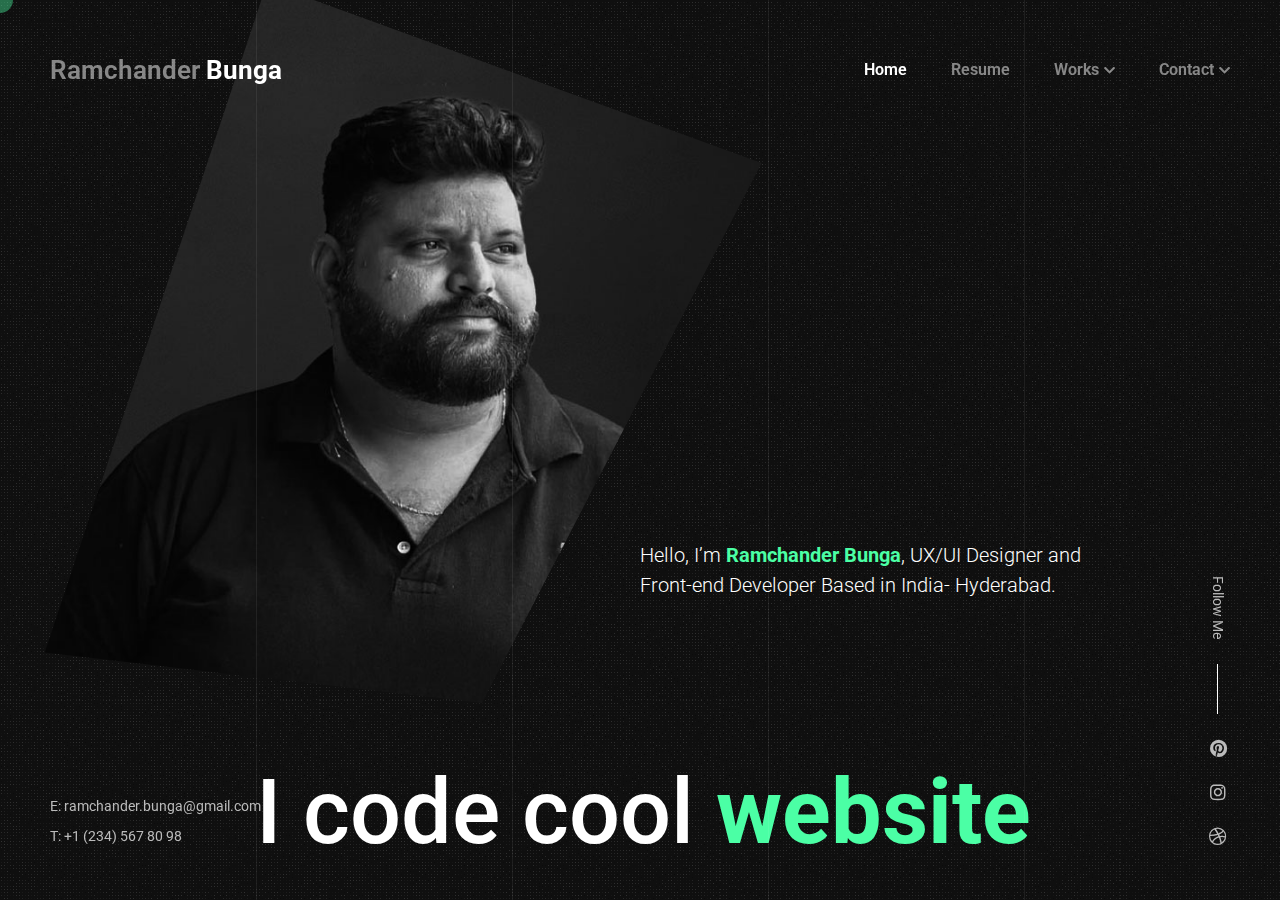
==== commit 1d531227: "updated home page" ====
--- a/index.html
+++ b/index.html
@@ -1,1121 +1,200 @@
+
 <!doctype html>
 <html lang="en-US">
 <head>
 
-  <title>OBER - One Page Resume HTML Template</title>
-  <meta http-equiv="Content-Type" content="text/html; charset=utf-8">
-  <meta http-equiv="X-UA-Compatible" content="IE=edge">
-  <meta name="viewport" content="width=device-width, initial-scale=1">
-  <meta name="HandheldFriendly" content="true">
-  <meta name="author" content="beshleyua" />
-
-  <!-- Fonts -->
-  <link rel="stylesheet" href="https://fonts.googleapis.com/css?family=Rubik%3A300%2C300i%2C400%2C400i%2C500%2C500i%2C600%2C600i%2C700%2C700i%2C800%2C800i%2C900%2C900i%7CSorts+Mill+Goudy&#038;display=swap" type="text/css" media="all" />
-  <link rel="stylesheet" href="https://fonts.googleapis.com/css?family=Roboto%3A100%2C100italic%2C200%2C200italic%2C300%2C300italic%2C400%2C400italic%2C500%2C500italic%2C600%2C600italic%2C700%2C700italic%2C800%2C800italic%2C900%2C900italic%7CRoboto+Slab%3A100%2C100italic%2C200%2C200italic%2C300%2C300italic%2C400%2C400italic%2C500%2C500italic%2C600%2C600italic%2C700%2C700italic%2C800%2C800italic%2C900%2C900italic&#038;display=auto" type="text/css" media="all" />
-
-  <!-- CSS STYLES -->
-  <link rel="stylesheet" href="assets/css/vendors/bootstrap.css" type="text/css" media="all" />
-  <link rel="stylesheet" href="assets/fonts/font-awesome/css/font-awesome.css" type="text/css" media="all" />
-  <link rel="stylesheet" href="assets/css/vendors/magnific-popup.css" type="text/css" media="all" />
-  <link rel="stylesheet" href="assets/css/vendors/splitting.css" type="text/css" media="all" />
-  <link rel="stylesheet" href="assets/css/vendors/swiper.css" type="text/css" media="all" />
-  <link rel="stylesheet" href="assets/css/vendors/animate.css" type="text/css" media="all" />
-  <link rel="stylesheet" href="assets/css/main.css" type="text/css" media="all" />
-
-  <!-- Favicon -->
-	<link rel="shortcut icon" href="favicon.ico" type="image/x-icon">
-	<link rel="icon" href="favicon.ico" type="image/x-icon">
+	<!-- Meta -->
+	<meta charset="UTF-8">
+	<meta name="viewport" content="width=device-width, initial-scale=1, maximum-scale=1" />
+	<meta name="description" content="Ramchander Bunga - Resume/CV" />
+	<meta name="keywords" content="vcard, resposnive, resume, personal, card, cv, cvio, portfolio" />
+ 
+	<!-- Title -->
+	<title>Ramchander Bunga - Resume/CV</title>
+
+	<!-- Fonts -->
+	<link href="https://fonts.googleapis.com/css?family=Roboto:100,100i,300,300i,400,400i,500,500i,700,700i,900,900i&display=swap&subset=cyrillic" rel="stylesheet">
+
+	<!-- Styles -->
+	<link rel="stylesheet" href="css/basic.css" />
+	<link rel="stylesheet" href="css/layout.css" />
+	<link rel="stylesheet" href="css/magnific-popup.css" />
+	<link rel="stylesheet" href="css/animate.css" />
+	<link rel="stylesheet" href="css/jarallax.css" />
+	<link rel="stylesheet" href="css/swiper.css" />
+	<link rel="stylesheet" href="css/fontawesome.css" />
+	<link rel="stylesheet" href="css/brands.css" />
+	<link rel="stylesheet" href="css/solid.css" />
+
+	<!-- Theme Colors
+	<link rel="stylesheet" href="css/theme-colors/blue.css" />
+	<link rel="stylesheet" href="css/theme-colors/green.css" />
+	<link rel="stylesheet" href="css/theme-colors/orange.css" />
+	<link rel="stylesheet" href="css/theme-colors/brown.css" />
+	<link rel="stylesheet" href="css/theme-colors/purple.css" />
+	<link rel="stylesheet" href="css/theme-colors/red.css" />
+	<link rel="stylesheet" href="css/theme-colors/beige.css" />
+	<link rel="stylesheet" href="css/theme-colors/green_light.css" />
+	<link rel="stylesheet" href="css/theme-colors/yellow.css" />
+	<link rel="stylesheet" href="css/theme-colors/yellow_light.css" />
+	-->
+		
+	<!--[if lt IE 9]>
+	<script src="http://css3-mediaqueries-js.googlecode.com/svn/trunk/css3-mediaqueries.js"></script>
+	<script src="http://html5shim.googlecode.com/svn/trunk/html5.js"></script>
+	<![endif]-->
+
+	<link rel="shortcut icon" href="images/favicons/favicon.ico">
 
 </head>
 
-<body class="home page light-skin">
-	<div class="container-page ">
-
-    <!-- Preloader -->
-    <div class="preloader">
-      <div class="centrize full-width">
-        <div class="vertical-center">
-          <div class="spinner-logo">
-            <img src="assets/images/ober_logo.png" alt="" />
-            <div class="spinner-dot"></div>
-            <div class="spinner spinner-line"></div>
-          </div>
-        </div>
-      </div>
-    </div>
-
-    <!-- Header -->
-    <header class="header">
-      <div class="header__builder">
-        <div class="row">
-          <div class="col-xs-4 col-sm-4 col-md-4 col-lg-4">
-
-            <!-- logo -->
-            <div class="logo">
-              <a href="index.html">
-                <img src="assets/images/ober_logo.png" alt="" />
-              </a>
-            </div>
-
-          </div>
-          <div class="col-xs-8 col-sm-8 col-md-8 col-lg-8 align-right">
-
-            <!-- switcher btn -->
-            <a href="#" class="switcher-btn">
-              <span class="sw-before">
-                <svg xmlns="http://www.w3.org/2000/svg" width="22.22" height="22.313" viewBox="0 0 22.22 22.313">
-                  <path fill="#fff" d="M1752.49,105.511a5.589,5.589,0,0,0-3.94-1.655,5.466,5.466,0,0,0-3.94,1.655,5.61,5.61,0,0,0,3.94,9.566,5.473,5.473,0,0,0,3.94-1.653,5.643,5.643,0,0,0,1.65-3.957A5.516,5.516,0,0,0,1752.49,105.511Zm-1.06,6.85a4.1,4.1,0,0,1-5.76,0,4.164,4.164,0,0,1,0-5.788A4.083,4.083,0,0,1,1751.43,112.361Zm7.47-3.662h-2.27a0.768,0.768,0,0,0,0,1.536h2.27A0.768,0.768,0,0,0,1758.9,108.7Zm-10.35,8.12a0.777,0.777,0,0,0-.76.769v2.274a0.777,0.777,0,0,0,.76.767,0.786,0.786,0,0,0,.77-0.767v-2.274A0.786,0.786,0,0,0,1748.55,116.819Zm7.85-.531-1.62-1.624a0.745,0.745,0,0,0-1.06,0,0.758,0.758,0,0,0,0,1.063l1.62,1.625a0.747,0.747,0,0,0,1.06,0A0.759,0.759,0,0,0,1756.4,116.288ZM1748.55,98.3a0.777,0.777,0,0,0-.76.768v2.273a0.778,0.778,0,0,0,.76.768,0.787,0.787,0,0,0,.77-0.768V99.073A0.786,0.786,0,0,0,1748.55,98.3Zm7.88,3.278a0.744,0.744,0,0,0-1.06,0l-1.62,1.624a0.758,0.758,0,0,0,0,1.063,0.745,0.745,0,0,0,1.06,0l1.62-1.624A0.758,0.758,0,0,0,1756.43,101.583Zm-15.96,7.116h-2.26a0.78,0.78,0,0,0-.77.768,0.76,0.76,0,0,0,.77.768h2.26A0.768,0.768,0,0,0,1740.47,108.7Zm2.88,5.965a0.745,0.745,0,0,0-1.06,0l-1.62,1.624a0.759,0.759,0,0,0,0,1.064,0.747,0.747,0,0,0,1.06,0l1.62-1.625A0.758,0.758,0,0,0,1743.35,114.664Zm0-11.457-1.62-1.624a0.744,0.744,0,0,0-1.06,0,0.758,0.758,0,0,0,0,1.063l1.62,1.624a0.745,0.745,0,0,0,1.06,0A0.758,0.758,0,0,0,1743.35,103.207Z" transform="translate(-1737.44 -98.313)"/>
-                </svg>
-              </span>
-              <span class="sw-after">
-                <svg xmlns="http://www.w3.org/2000/svg" width="23" height="23" viewBox="0 0 23 23">
-                  <path fill="#fff" d="M1759.46,111.076a0.819,0.819,0,0,0-.68.147,8.553,8.553,0,0,1-2.62,1.537,8.167,8.167,0,0,1-2.96.531,8.655,8.655,0,0,1-8.65-8.682,9.247,9.247,0,0,1,.47-2.864,8.038,8.038,0,0,1,1.42-2.54,0.764,0.764,0,0,0-.12-1.063,0.813,0.813,0,0,0-.68-0.148,11.856,11.856,0,0,0-6.23,4.193,11.724,11.724,0,0,0,1,15.387,11.63,11.63,0,0,0,19.55-5.553A0.707,0.707,0,0,0,1759.46,111.076Zm-4.5,6.172a10.137,10.137,0,0,1-14.29-14.145,10.245,10.245,0,0,1,3.38-2.836c-0.14.327-.29,0.651-0.41,1.006a9.908,9.908,0,0,0-.56,3.365,10.162,10.162,0,0,0,10.15,10.189,9.776,9.776,0,0,0,3.49-.62,11.659,11.659,0,0,0,1.12-.473A10.858,10.858,0,0,1,1754.96,117.248Z" transform="translate(-1737 -98)"/>
-                </svg>
-              </span>
-            </a>
-
-            <!-- menu btn -->
-            <a href="#" class="menu-btn"><span></span></a>
-
-          </div>
-        </div>
-      </div>
-
-      <!-- Menu Full Overlay -->
-      <div class="menu-full-overlay">
-        <div class="menu-full-container">
-          <div class="container">
-            <div class="row">
-              <div class="col-xs-12 col-sm-12 col-md-12 col-lg-10 offset-1">
-
-                <!-- menu full -->
-                <div class="menu-full">
-                  <ul class="menu-full">
-                    <li class="menu-item">
-                      <a class="splitting-text-anim-2" data-splitting="chars" href="#about-section">About</a>
-                    </li>
-                    <li class="menu-item">
-                      <a class="splitting-text-anim-2" data-splitting="chars" href="#resume-section">Resume</a>
-                    </li>
-                    <li class="menu-item">
-                      <a class="splitting-text-anim-2" data-splitting="chars" href="#works-section">Works</a>
-                    </li>
-                    <li class="menu-item">
-                      <a class="splitting-text-anim-2" data-splitting="chars" href="#pricing-section">Pricing</a>
-                    </li>
-                    <li class="menu-item">
-                      <a class="splitting-text-anim-2" data-splitting="chars" href="#blog-section">Blog</a>
-                    </li>
-                    <li class="menu-item">
-                      <a class="splitting-text-anim-2" data-splitting="chars" href="#contact-section">Contact</a>
-                    </li>
-                    <li class="menu-item menu-item-has-children has-children">
-                      <a class="splitting-text-anim-2" data-splitting="chars">Pages</a>
-                      <ul class="sub-menu">
-                        <li class="menu-item"><a class="splitting-text-anim-1" data-splitting="chars" href="works.html">Works (grid)</a></li>
-                        <li class="menu-item"><a class="splitting-text-anim-1" data-splitting="chars" href="works-list.html">Works (list)</a></li>
-                        <li class="menu-item"><a class="splitting-text-anim-1" data-splitting="chars" href="work-single.html">Work Single Page</a></li>
-                        <li class="menu-item"><a class="splitting-text-anim-1" data-splitting="chars" href="blog.html">Blog Posts</a></li>
-                        <li class="menu-item"><a class="splitting-text-anim-1" data-splitting="chars" href="blog-single.html">Blog Single Post</a></li>
-                      </ul>
-                    </li>
-                  </ul>
-                </div>
-
-              </div>
-            </div>
-          </div>
-        </div>
-
-        <!-- social -->
-        <div class="menu-social-links">
-          <a href="http://dribbble.com" target="blank" class="scrolla-element-anim-1" title="dribbble">
-            <i class="fab fa-dribbble"></i>
-          </a>
-          <a href="http://twitter.com" target="blank" class="scrolla-element-anim-1" title="twitter">
-            <i class="fab fa-twitter"></i>
-          </a>
-          <a href="http://behance.com" target="blank" class="scrolla-element-anim-1" title="behance">
-            <i class="fab fa-behance"></i>
-          </a>
-        </div>
-
-      </div>
-
-    </header>
-
+<body class="home">
+
+	<!-- Preloader -->
+	<div class="preloader">
+		<div class="centrize full-width">
+			<div class="vertical-center">
+				<div class="spinner">
+					<div class="double-bounce1"></div>
+					<div class="double-bounce2"></div>
+				</div>
+			</div>
+		</div>
+	</div>
+	
+	<!-- Container -->
+	<div class="container">
+
+		<!-- Cursor -->
+		<div class="cursor-follower"></div>
+	
+		<!-- Header -->
+		<header class="header">
+			<div class="head-top">
+
+				<!-- menu button -->
+				<a href="#" class="menu-btn"><span></span></a>
+
+				<!-- logo -->
+				<div class="logo">
+					<a href="index.html">
+						<span class="mask-lnk">Ramchander <strong>Bunga</strong></span>
+						 
+					</a>
+				</div>
+				
+				<!-- top menu -->						
+				<div class="top-menu hover-masks">
+					<div class="top-menu-nav">	
+						<div class="menu-topmenu-container">
+							<ul class="menu">
+								<li class="menu-item   current-menu-item">
+									<a href="index.html">Home</a>
+									 
+								</li>
+								<li class="menu-item">
+									<a href="resume_creative.html">Resume</a>
+									 
+								</li>
+								<li class="menu-item menu-item-has-children">
+									<a href="works_creative.html">Works</a>
+									 
+								</li>
+								<li class="menu-item menu-item-has-children">
+									<a href="contacts_creative.html">Contact</a>
+									 
+								</li>
+							</ul>
+						</div>
+					</div>
+				</div>
+
+			</div>
+		</header>
+		
 		<!-- Wrapper -->
-		<div class="wrapper">
-
-      <!-- Section -->
-      <section class="section section-started">
-        <div class="container">
-
-          <!-- Hero Started -->
-          <div class="hero-started">
-            <div class="slide scrolla-element-anim-1 scroll-animate" data-animate="active">
-              <img src="assets/images/profile.png" alt="" />
-              <span class="circle circle-1">
-                <svg xmlns="http://www.w3.org/2000/svg" xmlns:xlink="http://www.w3.org/1999/xlink" width="749px" height="375px"><path fill-rule="evenodd" fill="#ff8059" d="M749.000,0.000 C749.000,206.786 581.459,374.514 374.608,374.514 C167.758,374.514 -0.000,206.786 -0.000,0.000 "/></svg>
-              </span>
-              <span class="circle circle-2">
-                <svg xmlns="http://www.w3.org/2000/svg" xmlns:xlink="http://www.w3.org/1999/xlink" width="416px" height="209px"><path fill-rule="evenodd"  fill="#3aafc9" d="M-0.000,209.000 C-0.000,94.252 93.051,0.745 207.835,0.745 C322.619,0.745 416.000,94.252 416.000,209.000 "/></svg>
-              </span>
-              <span class="circle circle-3">
-                <svg xmlns="http://www.w3.org/2000/svg" xmlns:xlink="http://www.w3.org/1999/xlink" width="416px" height="209px"><path fill-rule="evenodd"  fill="#b9d1e4" d="M-0.000,209.000 C-0.000,94.252 93.051,0.745 207.835,0.745 C322.619,0.745 416.000,94.252 416.000,209.000 "/></svg>
-              </span>
-              <span class="circle circle-4">
-                <svg  xmlns="http://www.w3.org/2000/svg" xmlns:xlink="http://www.w3.org/1999/xlink" width="121px" height="241px"><path fill-rule="evenodd"  fill="#676cdb" d="M0.000,0.000 C66.624,0.000 120.402,54.096 120.402,120.733 C120.402,187.371 66.624,241.000 0.000,241.000 "/></svg>
-              </span>
-              <span class="circle circle-5">
-                <svg  xmlns="http://www.w3.org/2000/svg" xmlns:xlink="http://www.w3.org/1999/xlink" width="232px" height="117px"><path fill-rule="evenodd"  fill="rgb(255, 208, 65)" d="M232.000,0.000 C232.000,64.151 180.376,116.580 116.238,116.580 C52.100,116.580 0.000,64.151 0.000,0.000 "/></svg>
-              </span>
-            </div>
-            <div class="content">
-              <div class="titles">
-                <div class="subtitle splitting-text-anim-2 scroll-animate" data-splitting="chars" data-animate="active">
-                  UI UX DESIGNER
-                </div>
-                <h2 class="title splitting-text-anim-1 scroll-animate" data-splitting="chars" data-animate="active">
-                  Federico <br>Ober
-                </h2>
-              </div>
-              <div class="description scrolla-element-anim-1 scroll-animate" data-animate="active">
-                <p>
-                  I"m a UI/UX Designer based in NewYork and enjoy playing with colors. I love travelling, photography &amp; music.
-                </p>
-                <div class="social-links">
-                  <a target="_blank" rel="nofollow" href="#">
-                    <i aria-hidden="true" class="fab fa-twitter"></i>
-                  </a>
-                  <a target="_blank" rel="nofollow" href="#">
-                    <i aria-hidden="true" class="fab fa-dribbble"></i>
-                  </a>
-                  <a target="_blank" rel="nofollow" href="#">
-                    <i aria-hidden="true" class="fab fa-behance"></i>
-                  </a>
-                </div>
-              </div>
-            </div>
-            <div class="info-list">
-              <ul>
-                <li class="scrolla-element-anim-1 scroll-animate" data-animate="active">
-                  Born in <strong>NewYork</strong>
-                </li>
-                <li class="scrolla-element-anim-1 scroll-animate" data-animate="active">
-                  Experience <strong>7+ Years</strong>
-                </li>
-                <li class="scrolla-element-anim-1 scroll-animate" data-animate="active">
-                  Date of Birth <strong>27 June 1992</strong>
-                </li>
-              </ul>
-            </div>
-          </div>
-
-        </div>
-      </section>
-
-      <section class="section section-bg section-parallax-1" id="about-section">
-        <div class="container">
-
-          <!-- Section Heading -->
-          <div class="m-titles">
-            <h2 class="m-title splitting-text-anim-1 scroll-animate" data-splitting="chars" data-animate="active">
-              About Me
-            </h2>
-          </div>
-
-          <div class="row row-custom">
-            <div class="col-xs-12 col-sm-12 col-md-3 col-lg-3 align-right">
-
-              <!-- Section numbers -->
-              <div class="numbers-items">
-                <div class="numbers-item scrolla-element-anim-1 scroll-animate" data-animate="active">
-                  <div class="icon">
-                    <i aria-hidden="true" class="far fa-check-circle"></i>
-                  </div>
-                  <div class="num">124</div>
-                  <div class="title">Completed <br>Project</div>
-                </div>
-                <div class="numbers-item scrolla-element-anim-1 scroll-animate" data-animate="active">
-                  <div class="icon">
-                    <i aria-hidden="true" class="far fa-smile-beam"></i>
-                  </div>
-                  <div class="num">65</div>
-                  <div class="title">Happy <br>Clients</div>
-                </div>
-                <div class="numbers-item scrolla-element-anim-1 scroll-animate" data-animate="active">
-                  <div class="icon">
-                    <i aria-hidden="true" class="far fa-gem"></i>
-                  </div>
-                  <div class="num">18</div>
-                  <div class="title">Awards <br>Won</div>
-                </div>
-              </div>
-
-            </div>
-            <div class="col-xs-12 col-sm-12 col-md-9 col-lg-9 vertical-line">
-
-              <!-- Section Profile -->
-              <div class="profile-box">
-                <div class="text scrolla-element-anim-1 scroll-animate" data-animate="active">
-                  <p>
-                    My name is Federico Ober. I have been studying UI UX Design since October 2020. I like creating
-                    a cool design project.</p><p>Donec imperdiet risus at tortor consequat maximus et eget magna.
-                    Cras ornare sagittis augue, id sollicitudin justo tristique ut. Nullam ex enim, euismod vel
-                    bibendum ultrices, fringilla vel eros. Donec euismod leo lectus, et euismod metus euismod sed.
-                    Quisque quis suscipit ipsum, at pellentesque velit. Duis a congue sem.
-                  </p>
-                  <p>
-                    In sed dolor ut ligula malesuada sollicitudin. Morbi iaculis convallis arcu, nec maximus tellus
-                    sodales in. Curabitur blandit enim at nisl lobortis, non pretium enim hendrer
-                  </p>
-                  <a href="#contact-section" class="btn scrolla-element-anim-1 scroll-animate" data-animate="active">Contact Me</a>
-                  <div class="signature scrolla-element-anim-1 scroll-animate" data-animate="active">
-                    <img src="assets/images/signature.png" alt="" />
-                  </div>
-                </div>
-              </div>
-
-            </div>
-          </div>
-
-        </div>
-      </section>
-
-      <section class="section section-parallax-2" id="resume-section">
-        <div class="container">
-
-          <!-- Section Heading -->
-          <div class="m-titles">
-            <h2 class="m-title splitting-text-anim-1 scroll-animate" data-splitting="chars" data-animate="active">
-              My Resume
-            </h2>
-          </div>
-
-          <div class="row row-custom">
-            <div class="col-xs-12 col-sm-12 col-md-3 col-lg-3">
-            </div>
-            <div class="col-xs-12 col-sm-12 col-md-9 col-lg-9 vertical-line">
-
-              <!-- Description -->
-              <div class="text scrolla-element-anim-1 scroll-animate" data-animate="active">
-                <p>
-                  Talented UX designer with 7+ years of experience, seeking to elevate UI/UX at ABC, Inc.
-                  As Lead UI/UX Head completed project before dead line. ittis augue, id sollicitudin justo
-                  tristique ut. Nullam ex enim, euismod vel bibendum ultrices, fringilla vel eros. Donec euism
-                  od leo um, at pellentesque velituis a congue sem.
-                </p>
-              </div>
-
-              <!-- Skills -->
-              <div class="skills-items">
-                <div class="p-title scrolla-element-anim-1 scroll-animate" data-animate="active">SKILLS</div>
-                <div class="skills-item scrolla-element-anim-1 scroll-animate" data-animate="active">
-                  <div class="name">Photoshop</div>
-                  <div class="dots dots-90">
-                    <div class="dots-row">
-                      <div class="dot"></div>
-                      <div class="dot"></div>
-                      <div class="dot"></div>
-                      <div class="dot"></div>
-                      <div class="dot"></div>
-                      <div class="dot"></div>
-                      <div class="dot"></div>
-                      <div class="dot"></div>
-                      <div class="dot"></div>
-                      <div class="dot"></div>
-                    </div>
-                  </div>
-                  <div class="value"><span class="num">90%</span></div>
-                </div>
-                <div class="skills-item scrolla-element-anim-1 scroll-animate" data-animate="active">
-                  <div class="name">WordPress</div>
-                  <div class="dots dots-60">
-                    <div class="dots-row">
-                      <div class="dot"></div>
-                      <div class="dot"></div>
-                      <div class="dot"></div>
-                      <div class="dot"></div>
-                      <div class="dot"></div>
-                      <div class="dot"></div>
-                      <div class="dot"></div>
-                      <div class="dot"></div>
-                      <div class="dot"></div>
-                      <div class="dot"></div>
-                    </div>
-                  </div>
-                  <div class="value"><span class="num">60%</span></div>
-                </div>
-                <div class="skills-item scrolla-element-anim-1 scroll-animate" data-animate="active">
-                  <div class="name">HTML</div>
-                  <div class="dots dots-80">
-                    <div class="dots-row">
-                      <div class="dot"></div>
-                      <div class="dot"></div>
-                      <div class="dot"></div>
-                      <div class="dot"></div>
-                      <div class="dot"></div>
-                      <div class="dot"></div>
-                      <div class="dot"></div>
-                      <div class="dot"></div>
-                      <div class="dot"></div>
-                      <div class="dot"></div>
-                    </div>
-                  </div>
-                  <div class="value"><span class="num">80%</span></div>
-                </div>
-                <div class="skills-item scrolla-element-anim-1 scroll-animate" data-animate="active">
-                  <div class="name">Java</div>
-                  <div class="dots dots-50">
-                    <div class="dots-row">
-                      <div class="dot"></div>
-                      <div class="dot"></div>
-                      <div class="dot"></div>
-                      <div class="dot"></div>
-                      <div class="dot"></div>
-                      <div class="dot"></div>
-                      <div class="dot"></div>
-                      <div class="dot"></div>
-                      <div class="dot"></div>
-                      <div class="dot"></div>
-                    </div>
-                  </div>
-                  <div class="value"><span class="num">50%</span></div>
-                </div>
-                <div class="skills-item scrolla-element-anim-1 scroll-animate" data-animate="active">
-                  <div class="name">jQuery</div>
-                  <div class="dots dots-70">
-                    <div class="dots-row">
-                      <div class="dot"></div>
-                      <div class="dot"></div>
-                      <div class="dot"></div>
-                      <div class="dot"></div>
-                      <div class="dot"></div>
-                      <div class="dot"></div>
-                      <div class="dot"></div>
-                      <div class="dot"></div>
-                      <div class="dot"></div>
-                      <div class="dot"></div>
-                    </div>
-                  </div>
-                  <div class="value"><span class="num">70%</span></div>
-                </div>
-              </div>
-
-              <!-- Services -->
-              <div class="p-title scrolla-element-anim-1 scroll-animate" data-animate="active">SERVICES</div>
-              <div class="services-items">
-                <div class="services-col">
-                  <div class="services-item scrolla-element-anim-1 scroll-animate" data-animate="active">
-                    <div class="icon">
-                      <i aria-hidden="true" class="fab fa-chrome"></i>
-                    </div>
-                    <div class="title">Web development</div>
-                    <div class="text">
-                      <p>Modern and mobile-ready website that will help you reach all of your marketing.</p>
-                    </div>
-                    <a href="#contact-section" class="lnk">order now</a>
-                  </div>
-                </div>
-                <div class="services-col">
-                  <div class="services-item scrolla-element-anim-1 scroll-animate" data-animate="active">
-                    <div class="icon">
-                      <i aria-hidden="true" class="fab fa-soundcloud"></i>
-                    </div>
-                    <div class="title">Music writing</div>
-                    <div class="text">
-                      <p>Music copying, writing, creating, transcription and composition services.</p>
-                    </div>
-                    <a href="#contact-section" class="lnk">order now</a>
-                  </div>
-                </div>
-                <div class="services-col">
-                  <div class="services-item scrolla-element-anim-1 scroll-animate" data-animate="active">
-                    <div class="icon">
-                      <i aria-hidden="true" class="fab fa-adversal"></i>
-                    </div>
-                    <div class="title">Advetising</div>
-                    <div class="text">
-                      <p>Advertising services include television, radio, print, mail, and web apps.</p>
-                    </div>
-                    <a href="#contact-section" class="lnk">order now</a>
-                  </div>
-                </div>
-                <div class="services-col">
-                  <div class="services-item scrolla-element-anim-1 scroll-animate" data-animate="active">
-                    <div class="icon">
-                      <i aria-hidden="true" class="fas fa-gamepad"></i>
-                    </div>
-                    <div class="title">Game Development</div>
-                    <div class="text">
-                      <p>Developing memorable and unique mobile android, ios and video games.</p>
-                    </div>
-                    <a href="#contact-section" class="lnk">order now</a>
-                  </div>
-                </div>
-              </div>
-
-              <!-- History -->
-              <div class="history-left">
-
-                <div class="history-items">
-                  <div class="p-title scrolla-element-anim-1 scroll-animate" data-animate="active">EDUCATION</div>
-                  <div class="history-item scrolla-element-anim-1 scroll-animate" data-animate="active">
-                    <div class="date">2010 - 2012</div>
-                    <div class="name">Master in Graphic</div>
-                    <div class="subname">New York University</div>
-                  </div>
-                  <div class="history-item scrolla-element-anim-1 scroll-animate" data-animate="active">
-                    <div class="date">2006 - 2009</div>
-                    <div class="name">Bachelors of FineArt</div>
-                    <div class="subname">New York University</div>
-                  </div>
-                </div>
-
-                <div class="history-items">
-                  <div class="p-title scrolla-element-anim-1 scroll-animate" data-animate="active">AWARDS</div>
-                  <div class="history-item scrolla-element-anim-1 scroll-animate" data-animate="active">
-                    <div class="date">2016 - awwwards</div>
-                    <div class="name">Site of the Day</div>
-                    <div class="text">
-                      <p>Euismod vel bibendum ultrices, fringilla vel eros, donec euismod leo lectus.</p>
-                    </div>
-                  </div>
-                  <div class="history-item scrolla-element-anim-1 scroll-animate" data-animate="active">
-                    <div class="date">2015 - designnominees</div>
-                    <div class="name">Site of the Week</div>
-                    <div class="text">
-                      <p>Euismod vel bibendum ultrices, fringilla vel eros, donec euismod leo lectus.</p>
-                    </div>
-                  </div>
-                </div>
-
-              </div>
-
-              <div class="history-right">
-
-                <div class="history-items">
-                  <div class="p-title scrolla-element-anim-1 scroll-animate" data-animate="active">EXPERIENCE</div>
-                  <div class="history-item scrolla-element-anim-1 scroll-animate" data-animate="active">
-                    <div class="date">2014 - Present</div>
-                    <div class="name">Soft Tech Inc.</div>
-                    <div class="subname">UI Head &amp; Manager</div>
-                    <div class="text">
-                      <p>Euismod vel bibendum ultrices, fringilla vel eros, donec euismod leo lectus.</p>
-                    </div>
-                  </div>
-                  <div class="history-item scrolla-element-anim-1 scroll-animate" data-animate="active">
-                    <div class="date">2010 - 2014</div>
-                    <div class="name">Kana Design Studio</div>
-                    <div class="subname">UI / UX Specialist</div>
-                    <div class="text">
-                      <p>Euismod vel bibendum ultrices, fringilla vel eros, donec euismod leo lectus.</p>
-                    </div>
-                  </div>
-                  <div class="history-item scrolla-element-anim-1 scroll-animate" data-animate="active">
-                    <div class="date">2009 - 2010</div>
-                    <div class="name">Paperart</div>
-                    <div class="subname">Graphic Designer</div>
-                    <div class="text">
-                      <p>Euismod vel bibendum ultrices, fringilla vel eros, donec euismod leo lectus.</p>
-                    </div>
-                  </div>
-                </div>
-
-              </div>
-
-              <div class="clear"></div>
-
-              <!-- Button CV -->
-              <a target="_blank" href="https://bslthemes.site/ober/wp-content/uploads/2021/12/Jacky-Smith-Resume.pdf" class="btn scrolla-element-anim-1 scroll-animate" data-animate="active">Download CV</a>
-
-            </div>
-          </div>
-
-        </div>
-      </section>
-
-      <section class="section section-bg section-parallax-5" id="works-section">
-        <div class="container">
-
-          <!-- Section Heading -->
-          <div class="m-titles">
-            <h2 class="m-title splitting-text-anim-1 scroll-animate" data-splitting="chars" data-animate="active">
-              My Projects
-            </h2>
-          </div>
-
-          <div class="row row-custom">
-            <div class="col-xs-12 col-sm-12 col-md-3 col-lg-3">
-            </div>
-            <div class="col-xs-12 col-sm-12 col-md-9 col-lg-9 vertical-line">
-
-              <!-- Description -->
-              <div class="text scrolla-element-anim-1 scroll-animate" data-animate="active">
-          			<p>A Collection of my favorites project I’ve designed recently. Feeling great while sharing here.</p>
-          		</div>
-
-            </div>
-          </div>
-
-          <!-- Works -->
-          <div class="works-box">
-
-            <div class="filter-links scrolla-element-anim-1 scroll-animate" data-animate="active">
-              <a href="#" class="active" data-href=".works-col">All</a>
-              <a href="#" data-href=".sorting-ui-ux-design">UI UX Design</a>
-              <a href="#" data-href=".sorting-photo">Photography</a>
-              <a href="#" data-href=".sorting-development">Development</a>
-              <a href="#" data-href=".sorting-branding">Branding</a>
-            </div>
-
-            <div class="works-items works-list-items row">
-
-              <div class="works-col col-xs-12 col-sm-12 col-md-12 col-lg-12 sorting-branding sorting-photo ">
-                <div class="works-item">
-                  <a href="work-single.html">
-                    <span class="image scrolla-element-anim-1 scroll-animate" data-animate="active">
-                      <span class="img">
-                        <img src="assets/images/work4.jpg" alt="Zorro" />
-                        <span class="overlay"></span>
-                      </span>
-                    </span>
-                    <span class="desc">
-                      <span class="name splitting-text-anim-1 scroll-animate" data-splitting="chars" data-animate="active">
-                        Zorro
-                      </span>
-                      <span class="category scrolla-element-anim-1 scroll-animate" data-animate="active">
-                        Branding<br />Photography
-                      </span>
-                    </span>
-                  </a>
-                </div>
-              </div>
-
-              <div class="works-col col-xs-12 col-sm-12 col-md-12 col-lg-12 sorting-branding sorting-ui-ux-design ">
-                <div class="works-item">
-                  <a href="work-single.html">
-                    <span class="image scrolla-element-anim-1 scroll-animate" data-animate="active">
-                      <span class="img">
-                        <img src="assets/images/work2.jpg" alt="Gooir" />
-                        <span class="overlay"></span>
-                      </span>
-                    </span>
-                    <span class="desc">
-                      <span class="name splitting-text-anim-1 scroll-animate" data-splitting="chars" data-animate="active">
-                        Gooir
-                      </span>
-                      <span class="category scrolla-element-anim-1 scroll-animate" data-animate="active">
-                        Branding<br />UI UX Design
-                      </span>
-                    </span>
-                  </a>
-                </div>
-              </div>
-
-              <div class="works-col col-xs-12 col-sm-12 col-md-12 col-lg-12 sorting-development sorting-ui-ux-design ">
-                <div class="works-item">
-                  <a href="work-single.html">
-                    <span class="image scrolla-element-anim-1 scroll-animate" data-animate="active">
-                      <span class="img">
-                        <img src="assets/images/work7.jpg" alt="Explore" />
-                        <span class="overlay"></span>
-                      </span>
-                    </span>
-                    <span class="desc">
-                      <span class="name splitting-text-anim-1 scroll-animate" data-splitting="chars" data-animate="active">
-                        Explore
-                      </span>
-                      <span class="category scrolla-element-anim-1 scroll-animate" data-animate="active">
-                        Development<br />UI UX Design
-                      </span>
-                    </span>
-                  </a>
-                </div>
-              </div>
-
-              <div class="works-col col-xs-12 col-sm-12 col-md-12 col-lg-12 sorting-branding sorting-photo ">
-                <div class="works-item">
-                  <a href="work-single.html">
-                    <span class="image scrolla-element-anim-1 scroll-animate" data-animate="active">
-                      <span class="img">
-                        <img src="assets/images/work1.jpg" alt="Mozar" />
-                        <span class="overlay"></span>
-                      </span>
-                    </span>
-                    <span class="desc">
-                      <span class="name splitting-text-anim-1 scroll-animate" data-splitting="chars" data-animate="active">
-                        Mozar
-                      </span>
-                      <span class="category scrolla-element-anim-1 scroll-animate" data-animate="active">
-                        Branding<br />Photography
-                      </span>
-                    </span>
-                  </a>
-                </div>
-              </div>
-
-              <div class="works-col col-xs-12 col-sm-12 col-md-12 col-lg-12 sorting-branding sorting-photo ">
-                <div class="works-item">
-                  <a href="work-single.html">
-                    <span class="image scrolla-element-anim-1 scroll-animate" data-animate="active">
-                      <span class="img">
-                        <img src="assets/images/single8.jpg" alt="Stay Fit" />
-                        <span class="overlay"></span>
-                      </span>
-                    </span>
-                    <span class="desc">
-                      <span class="name splitting-text-anim-1 scroll-animate" data-splitting="chars" data-animate="active">
-                        Stay Fit
-                      </span>
-                      <span class="category scrolla-element-anim-1 scroll-animate" data-animate="active">
-                        Development<br>UI UX Design
-                      </span>
-                    </span>
-                  </a>
-                </div>
-              </div>
-
-              <div class="works-col col-xs-12 col-sm-12 col-md-12 col-lg-12 sorting-branding sorting-photo ">
-                <div class="works-item">
-                  <a href="work-single.html">
-                    <span class="image scrolla-element-anim-1 scroll-animate" data-animate="active">
-                      <span class="img">
-                        <img src="assets/images/single6.jpg" alt="Kana" />
-                        <span class="overlay"></span>
-                      </span>
-                    </span>
-                    <span class="desc">
-                      <span class="name splitting-text-anim-1 scroll-animate" data-splitting="chars" data-animate="active">
-                        Kana
-                      </span>
-                      <span class="category scrolla-element-anim-1 scroll-animate" data-animate="active">
-                        Development<br>Photography
-                      </span>
-                    </span>
-                  </a>
-                </div>
-              </div>
-
-            </div>
-
-          </div>
-
-        </div>
-      </section>
-
-			<section class="section" id="pricing-section">
-        <div class="container">
-
-          <!-- Section Heading -->
-          <div class="m-titles">
-            <h2 class="m-title splitting-text-anim-1 scroll-animate" data-splitting="chars" data-animate="active">
-              Pricing Plans
-            </h2>
-          </div>
-
-          <div class="row row-custom">
-            <div class="col-xs-12 col-sm-12 col-md-3 col-lg-3">
-            </div>
-            <div class="col-xs-12 col-sm-12 col-md-9 col-lg-9 vertical-line">
-
-              <!-- Description -->
-              <div class="text scrolla-element-anim-1 scroll-animate" data-animate="active">
-                <p>Are you interested to work with me ? Here are my price list for design related work. Lets talk about project !</p>
-              </div>
-
-            </div>
-          </div>
-
-          <!-- Pricing -->
-          <div class="pricing-items row">
-
-            <div class="pricing-col col-xs-12 col-sm-6 col-md-6 col-lg-4">
-              <div class="pricing-item scrolla-element-anim-1 scroll-animate" data-animate="active">
-                <div class="title">Full Time</div>
-                <div class="subtitle">Available for Full Time</div>
-                <div class="price">$1200</div>
-                <div class="text">
-                  <ul>
-                  <li>Brand Design</li>
-                  <li>Advertising</li>
-                  <li>Web Development</li>
-                  <li>Photography</li>
-                  </ul>
-                </div>
-                <a href="#contact-section" class="btn">Hire Me</a>
-              </div>
-            </div>
-
-            <div class="pricing-col col-xs-12 col-sm-6 col-md-6 col-lg-4">
-              <div class="pricing-item scrolla-element-anim-1 scroll-animate" data-animate="active">
-                <div class="title">Project Wise</div>
-                <div class="subtitle">Available for Freelancing</div>
-                <div class="price">$400</div>
-                <div class="text">
-                  <ul>
-                  <li>Brand Design</li>
-                  <li>Advertising</li>
-                  <li>Web Development</li>
-                  <li>Photography</li>
-                  </ul>
-                </div>
-                <a href="#contact-section" class="btn">Hire Me</a>
-              </div>
-            </div>
-
-            <div class="pricing-col col-xs-12 col-sm-6 col-md-6 col-lg-4">
-              <div class="pricing-item scrolla-element-anim-1 scroll-animate" data-animate="active">
-                <div class="title">Hourley</div>
-                <div class="subtitle">Available for Hourley Basis</div>
-                <div class="price">$60</div>
-                <div class="text">
-                  <ul>
-                  <li>Brand Design</li> 	<li>Advertising</li>
-                  <li>Web Development</li> 	<li>Photography</li>
-                  </ul>
-                </div>
-                <a href="#contact-section" class="btn">Hire Me</a>
-              </div>
-            </div>
-
-          </div>
-
-        </div>
-      </section>
-
-			<section class="section no-padding-top section-parallax-4">
-        <div class="container">
-
-          <!-- Testimonials -->
-          <div class="m-testimonials">
-            <div class="swiper-container js-testimonials">
-              <div class="swiper-wrapper">
-
-                <div class="swiper-slide">
-                  <div class="testimonials-item scrolla-element-anim-1 scroll-animate" data-animate="active">
-                    <div class="text">
-                      <div class="icon">
-                        <svg width="58" height="44" xmlns="http://www.w3.org/2000/svg" version="1.1" xmlns:xlink="http://www.w3.org/1999/xlink" viewBox="0 0 58 44"><defs></defs><g><g><path d="M24.15697,5.25606c-5.87975,2.24304 -9.65698,8.89397 -9.65698,14.29844h9.62551v24.44363h-24.12552v-18.06641c0,-13.94272 9.05766,-23.39363 21.74995,-25.93231zM57.98788,5.25606c-5.87734,2.24304 -9.65458,8.89397 -9.65458,14.29844h9.6666v24.44363h-24.12552v-18.06641c0,-13.94272 9.01657,-23.39363 21.70887,-25.93231zM54.21305,2.82419c-11.10706,2.9459 -17.92202,11.65104 -17.92202,23.10753v15.62309h19.29222v-19.55605h-9.6666v-2.44427c0,-5.29194 3.09334,-12.05826 8.87878,-15.45906zM20.37974,2.82133v0l0.58239,1.27411c-5.78556,3.4008 -8.8789,10.16712 -8.8789,15.45906v2.44427v0h9.62563v0v19.55605v0h-19.29222v0v-15.62309c0,-11.45458 6.83189,-20.15972 17.9631,-23.11039" fill="#ffffff" fill-opacity="1"></path></g></g></svg>
-                      </div>
-                      <p>Sed vel mattis dolor. Vestibulum gravida, dolor vel dapibus bibendum, velit enim finibus mauris, in volutpat arcu magna ac metus. Sed condimentum, erat vel sodales pharetra, ligula massa maximus dolor</p>
-                    </div>
-                    <div class="image">
-                      <img src="assets/images/team3.jpg" alt="Jennifer Smith" />
-                    </div>
-                    <div class="info">
-                      <h3 class="name">Jennifer Smith</h3>
-                      <div class="author">CEO &amp; Founder</div>
-                    </div>
-                  </div>
-                </div>
-
-                <div class="swiper-slide">
-                  <div class="testimonials-item scrolla-element-anim-1 scroll-animate" data-animate="active">
-                    <div class="text">
-                      <div class="icon">
-                        <svg width="58" height="44" xmlns="http://www.w3.org/2000/svg" version="1.1" xmlns:xlink="http://www.w3.org/1999/xlink" viewBox="0 0 58 44"><defs></defs><g><g><path d="M24.15697,5.25606c-5.87975,2.24304 -9.65698,8.89397 -9.65698,14.29844h9.62551v24.44363h-24.12552v-18.06641c0,-13.94272 9.05766,-23.39363 21.74995,-25.93231zM57.98788,5.25606c-5.87734,2.24304 -9.65458,8.89397 -9.65458,14.29844h9.6666v24.44363h-24.12552v-18.06641c0,-13.94272 9.01657,-23.39363 21.70887,-25.93231zM54.21305,2.82419c-11.10706,2.9459 -17.92202,11.65104 -17.92202,23.10753v15.62309h19.29222v-19.55605h-9.6666v-2.44427c0,-5.29194 3.09334,-12.05826 8.87878,-15.45906zM20.37974,2.82133v0l0.58239,1.27411c-5.78556,3.4008 -8.8789,10.16712 -8.8789,15.45906v2.44427v0h9.62563v0v19.55605v0h-19.29222v0v-15.62309c0,-11.45458 6.83189,-20.15972 17.9631,-23.11039" fill="#ffffff" fill-opacity="1"></path></g></g></svg>
-                      </div>
-                      <p>Sed vel mattis dolor. Vestibulum gravida, dolor vel dapibus bibendum, velit enim finibus mauris, in volutpat arcu magna ac metus. Sed condimentum, erat vel sodales pharetra, ligula massa maximus dolor</p>
-                    </div>
-                    <div class="image">
-                      <img src="assets/images/team3.jpg" alt="Jennifer Smith" />
-                    </div>
-                    <div class="info">
-                      <h3 class="name">Jennifer Smith</h3>
-                      <div class="author">CEO &amp; Founder</div>
-                    </div>
-                  </div>
-                </div>
-
-                <div class="swiper-slide">
-                  <div class="testimonials-item scrolla-element-anim-1 scroll-animate" data-animate="active">
-                    <div class="text">
-                      <div class="icon">
-                        <svg width="58" height="44" xmlns="http://www.w3.org/2000/svg" version="1.1" xmlns:xlink="http://www.w3.org/1999/xlink" viewBox="0 0 58 44"><defs></defs><g><g><path d="M24.15697,5.25606c-5.87975,2.24304 -9.65698,8.89397 -9.65698,14.29844h9.62551v24.44363h-24.12552v-18.06641c0,-13.94272 9.05766,-23.39363 21.74995,-25.93231zM57.98788,5.25606c-5.87734,2.24304 -9.65458,8.89397 -9.65458,14.29844h9.6666v24.44363h-24.12552v-18.06641c0,-13.94272 9.01657,-23.39363 21.70887,-25.93231zM54.21305,2.82419c-11.10706,2.9459 -17.92202,11.65104 -17.92202,23.10753v15.62309h19.29222v-19.55605h-9.6666v-2.44427c0,-5.29194 3.09334,-12.05826 8.87878,-15.45906zM20.37974,2.82133v0l0.58239,1.27411c-5.78556,3.4008 -8.8789,10.16712 -8.8789,15.45906v2.44427v0h9.62563v0v19.55605v0h-19.29222v0v-15.62309c0,-11.45458 6.83189,-20.15972 17.9631,-23.11039" fill="#ffffff" fill-opacity="1"></path></g></g></svg>
-                      </div>
-                      <p>Sed vel mattis dolor. Vestibulum gravida, dolor vel dapibus bibendum, velit enim finibus mauris, in volutpat arcu magna ac metus. Sed condimentum, erat vel sodales pharetra, ligula massa maximus dolor</p>
-                    </div>
-                    <div class="image">
-                      <img src="assets/images/team3.jpg" alt="Jennifer Smith" />
-                    </div>
-                    <div class="info">
-                      <h3 class="name">Jennifer Smith</h3>
-                      <div class="author">CEO &amp; Founder</div>
-                    </div>
-                  </div>
-                </div>
-
-              </div>
-
-              <div class="swiper-button-prev scrolla-element-anim-1 scroll-animate" data-animate="active">
-                <svg width="13" height="25" xmlns="http://www.w3.org/2000/svg" version="1.1" xmlns:xlink="http://www.w3.org/1999/xlink" viewBox="0 0 13 25"><defs></defs><g><g><path d="M0.27409,11.8138l11.13338,-11.53183c0.36484,-0.37766 0.95535,-0.37766 1.3195,0.00191c0.36392,0.37861 0.36301,0.99277 -0.00183,1.37043l-10.47066,10.84518v0l10.471,10.84423c0.36484,0.37861 0.36575,0.99087 0.00195,1.37043c-0.18253,0.18883 -0.42171,0.28515 -0.6609,0.28515c-0.23849,0 -0.47676,-0.09537 -0.65895,-0.28229l-11.1335,-11.53183c-0.17567,-0.18215 -0.2742,-0.4282 -0.2742,-0.68569c0,-0.25749 0.09888,-0.50449 0.2742,-0.68569z" fill="#ffffff" fill-opacity="1"></path></g></g></svg>
-              </div>
-              <div class="swiper-button-next scrolla-element-anim-1 scroll-animate" data-animate="active">
-                <svg width="13" height="25" xmlns="http://www.w3.org/2000/svg" version="1.1" xmlns:xlink="http://www.w3.org/1999/xlink" viewBox="0 0 13 25"><defs></defs><g><g><path d="M0.27409,11.8138l11.13338,-11.53183c0.36484,-0.37766 0.95535,-0.37766 1.3195,0.00191c0.36392,0.37861 0.36301,0.99277 -0.00183,1.37043l-10.47066,10.84518v0l10.471,10.84423c0.36484,0.37861 0.36575,0.99087 0.00195,1.37043c-0.18253,0.18883 -0.42171,0.28515 -0.6609,0.28515c-0.23849,0 -0.47676,-0.09537 -0.65895,-0.28229l-11.1335,-11.53183c-0.17567,-0.18215 -0.2742,-0.4282 -0.2742,-0.68569c0,-0.25749 0.09888,-0.50449 0.2742,-0.68569z" fill="#ffffff" fill-opacity="1"></path></g></g></svg>
-              </div>
-            </div>
-          </div>
-
-        </div>
-      </section>
-
-      <section class="section section-bg" id="blog-section">
-        <div class="container">
-
-          <!-- Section Heading -->
-          <div class="m-titles">
-            <h2 class="m-title splitting-text-anim-1 scroll-animate" data-splitting="chars" data-animate="active">My Blog</h2>
-          </div>
-
-          <div class="row row-custom">
-            <div class="col-xs-12 col-sm-12 col-md-3 col-lg-3">
-            </div>
-            <div class="col-xs-12 col-sm-12 col-md-9 col-lg-9 vertical-line">
-
-              <!-- Description -->
-              <div class="text scrolla-element-anim-1 scroll-animate" data-animate="active">
-                <p>Suspendisse potenti. Sed egestas eros eu libero posuere ultrices. Nullam ut aliquet felis, sit amet imperdiet felis.</p>
-              </div>
-
-            </div>
-          </div>
-
-        </div>
-
-    		<!-- Blog -->
-    		<div class="blog-items">
-
-          <div class="archive-item">
-            <div class="image">
-              <a href="blog-single.html">
-                <img src="assets/images/blog4.jpg" alt="Usability Secrets to Create Better User Interfaces" />
-              </a>
-            </div>
-            <div class="desc">
-              <div class="category scrolla-element-anim-1 scroll-animate" data-animate="active">
-                UI Design<br/><span>November 28, 2021</span>
-              </div>
-              <h3 class="title scrolla-element-anim-1 scroll-animate" data-animate="active">
-                <a href="blog-single.html">Usability Secrets to Create Better User Interfaces</a>
-              </h3>
-              <div class="text scrolla-element-anim-1 scroll-animate" data-animate="active">
-                <p>Vivamus interdum suscipit lacus. Nunc ultrices accumsan mattis. Aliquam vel sem vel velit efficitur malesuada. Donec arcu lacus, ornare eget&#8230; </p>
-                <div class="readmore">
-                  <a href="blog-single.html" class="lnk">Read more</a>
-                </div>
-              </div>
-            </div>
-          </div>
-
-          <div class="archive-item">
-            <div class="image">
-              <a href="blog-single.html">
-                <img src="assets/images/blog3.jpg" alt="Three Ways To Level Up Your Photography" />
-              </a>
-            </div>
-            <div class="desc">
-              <div class="category scrolla-element-anim-1 scroll-animate" data-animate="active">
-                Branding<br/><span>November 28, 2021</span>
-              </div>
-              <h3 class="title scrolla-element-anim-1 scroll-animate" data-animate="active">
-                <a href="blog-single.html">Three Ways To Level Up Your Photography</a>
-              </h3>
-              <div class="text scrolla-element-anim-1 scroll-animate" data-animate="active">
-                <p>Vivamus interdum suscipit lacus. Nunc ultrices accumsan mattis. Aliquam vel sem vel velit efficitur malesuada. Donec arcu lacus, ornare eget&#8230; </p>
-                <div class="readmore">
-                  <a href="blog-single.html" class="lnk">Read more</a>
-                </div>
-              </div>
-            </div>
-          </div>
-
-          <div class="archive-item">
-            <div class="image">
-              <a href="blog-single.html">
-                <img src="assets/images/single7.jpg" alt="10 Useful Tips to Improve Your UI Designs" />
-              </a>
-            </div>
-            <div class="desc">
-              <div class="category scrolla-element-anim-1 scroll-animate" data-animate="active">
-                Photography<br/><span>November 28, 2021</span>
-              </div>
-              <h3 class="title scrolla-element-anim-1 scroll-animate" data-animate="active">
-                <a href="blog-single.html">10 Useful Tips to Improve Your UI Designs</a>
-              </h3>
-              <div class="text scrolla-element-anim-1 scroll-animate" data-animate="active">
-                <p>Vivamus interdum suscipit lacus. Nunc ultrices accumsan mattis. Aliquam vel sem vel velit efficitur malesuada. Donec arcu lacus, ornare eget&#8230;</p>
-                <div class="readmore">
-                  <a href="blog-single.html" class="lnk">Read more</a>
-                </div>
-              </div>
-            </div>
-          </div>
-
-        </div>
-
-        <div class="blog-more-link">
-          <a href="blog.html" class="btn scrolla-element-anim-1 scroll-animate" data-animate="active">View Blog</a>
-        </div>
-
-      </section>
-
-      <section class="section section-parallax-5">
-        <div class="container">
-
-          <!-- Section Heading -->
-          <div class="m-titles">
-            <h2 class="m-title splitting-text-anim-1 scroll-animate" data-splitting="chars" data-animate="active">My Clients</h2>
-          </div>
-
-          <div class="row row-custom">
-            <div class="col-xs-12 col-sm-12 col-md-3 col-lg-3">
-            </div>
-            <div class="col-xs-12 col-sm-12 col-md-9 col-lg-9 vertical-line">
-
-              <!-- Description -->
-              <div class="text scrolla-element-anim-1 scroll-animate" data-animate="active">
-                <p>Suspendisse potenti. Sed egestas eros eu libero posuere ultrices. Nullam ut aliquet felis, sit amet imperdiet felis.</p>
-              </div>
-
-            </div>
-          </div>
-
-          <div class="row clients-items">
-            <div class="col-xs-12 col-sm-12 col-md-3 col-lg-3 align-center">
-              <div class="clients-item"><img src="assets/images/brand1.png" alt="" /></div>
-            </div>
-            <div class="col-xs-12 col-sm-12 col-md-3 col-lg-3 align-center">
-              <div class="clients-item"><img src="assets/images/brand2.png" alt="" /></div>
-            </div>
-            <div class="col-xs-12 col-sm-12 col-md-3 col-lg-3 align-center">
-              <div class="clients-item"><img src="assets/images/brand3.png" alt="" /></div>
-            </div>
-            <div class="col-xs-12 col-sm-12 col-md-3 col-lg-3 align-center">
-              <div class="clients-item"><img src="assets/images/brand4.png" alt="" /></div>
-            </div>
-          </div>
-
-        </div>
-      </section>
-
-      <section class="section section-bg section-parallax-2" id="contact-section">
-        <div class="container">
-
-          <!-- Section Heading -->
-          <div class="m-titles">
-            <h2 class="m-title splitting-text-anim-1 scroll-animate" data-splitting="chars" data-animate="active">Contact Me</h2>
-          </div>
-
-          <div class="row row-custom">
-            <div class="col-xs-12 col-sm-12 col-md-3 col-lg-3 align-right">
-
-              <!-- Section numbers -->
-              <div class="numbers-items contacts-items">
-                <div class="numbers-item scrolla-element-anim-1 scroll-animate" data-animate="active">
-                  <div class="icon">
-                    <i aria-hidden="true" class="fas fa-phone"></i>
-                  </div>
-                  <div class="num">+1 023-456-7800</div>
-                </div>
-                <div class="numbers-item scrolla-element-anim-1 scroll-animate" data-animate="active">
-                  <div class="icon">
-                    <i aria-hidden="true" class="fas fa-at"></i>
-                  </div>
-                  <div class="num">hi@ober.com</div>
-                </div>
-                <div class="numbers-item scrolla-element-anim-1 scroll-animate" data-animate="active">
-                  <div class="icon">
-                    <i aria-hidden="true" class="fas fa-location-arrow"></i>
-                  </div>
-                  <div class="num">43rd Street River Point NY 1023</div>
-                </div>
-              </div>
-
-            </div>
-            <div class="col-xs-12 col-sm-12 col-md-9 col-lg-9 vertical-line">
-
-              <!-- contact form -->
-              <div class="contacts-form scrolla-element-anim-1 scroll-animate" data-animate="active">
-                <form id="cform" method="post">
-                  <label>
-                    Name
-                    <input type="text" name="name" placeholder="Enter your full name" />
-                  </label>
-                  <label>
-                    Email Address
-                    <input type="email" name="email" placeholder="Enter your email address" />
-                  </label>
-                  <label>
-                    Message
-                    <textarea name="message" placeholder="Enter your message here"></textarea>
-                  </label>
-                  <a href="#" class="btn" onclick="$('#cform').submit(); return false;">Submit</a>
-                </form>
-              </div>
-              <div class="alert-success" style="display: none;">
-								<p>Thanks, your message is sent successfully.</p>
+		<div class="wrapper">	
+
+			<!-- Section Started -->
+			<div class="section started personal" id="section-started">
+
+				<!-- background -->
+				<div class="video-bg">
+					<div class="video-bg-mask"></div>
+					<div class="video-bg-texture" id="grained_container"></div>
+				</div>
+
+				<!-- started content -->
+				<div class="centrize full-width">
+					<div class="vertical-center">
+						<div class="started-content">
+							<div class="logo" style="background-image: url(images/man.jpg);"></div>
+							<h1 class="h-title">
+								Hello, I’m <strong>Ramchander Bunga</strong>, UX/UI Designer and <br />
+								Front-end Developer Based in India- Hyderabad.
+							</h1>
+							<div class="h-subtitle typing-subtitle">
+								<p>I code cool <strong>websites</strong></p>
+								<p>I develop <strong>mobile apps</strong></p>
+								<p>I love <strong>wordpress</strong></p>
 							</div>
-
-            </div>
-          </div>
-
-        </div>
-      </section>
+							<span class="typed-subtitle"></span>
+						</div>
+					</div>
+				</div>
+
+			</div>
 
 		</div>
-
+		
 		<!-- Footer -->
-	  <div class="footer">
-      <div class="footer__builder">
-        <div class="container">
-          <div class="row">
-            <div class="col-xs-12 col-sm-12 col-md-4 col-lg-4 align-left">
-
-              <!-- social -->
-              <div class="social-links scrolla-element-anim-1 scroll-animate" data-animate="active">
-                <a target="_blank" rel="nofollow" href="http://twitter.com">
-                  <i aria-hidden="true" class="fab fa-twitter"></i>
-                </a>
-                <a target="_blank" rel="nofollow" href="http://dribble.com">
-                  <i aria-hidden="true" class="fab fa-dribbble"></i>
-                </a>
-                <a target="_blank" rel="nofollow" href="http://behance.com">
-                  <i aria-hidden="true" class="fab fa-behance"></i>
-                </a>
-              </div>
-
-            </div>
-            <div class="col-xs-12 col-sm-12 col-md-4 col-lg-4 align-center">
-              <div class="copyright-text scrolla-element-anim-1 scroll-animate" data-animate="active">© 2022 Ober. All Rights Reserved</div>
-            </div>
-            <div class="col-xs-12 col-sm-12 col-md-4 col-lg-4 align-right">
-              <div class="copyright-text scrolla-element-anim-1 scroll-animate" data-animate="active">Developed by <strong>beshleyua</strong></div>
-            </div>
-          </div>
-        </div>
-      </div>
-    </div>
-
+		<footer class="footer">
+			<div class="copy">
+				<p>E: ramchander.bunga@gmail.com</p>
+				<p>T: +1 (234) 567 80 98</p>
+			</div>
+			<div class="soc-box">
+				<div class="follow-label">Follow Me</div>
+				<div class="soc">
+					<a target="_blank" href="https://www.pinterest.com/">
+						<span class="icon fab fa-pinterest"></span>
+					</a>
+					<a target="_blank" href="https://www.instagram.com/">
+						<span class="icon fab fa-instagram"></span>
+					</a>
+					<a target="_blank" href="https://dribbble.com/">
+						<span class="icon fab fa-dribbble"></span>
+					</a>
+				</div>
+			</div>
+			<div class="clear"></div>
+		</footer>
+
+		<!-- Lines -->
+		<div class="lines">
+			<div class="line-col"></div>
+			<div class="line-col"></div>
+			<div class="line-col"></div>
+			<div class="line-col"></div>
+			<div class="line-col"></div>
+		</div>
+		
 	</div>
 
-	<!-- cursor -->
-	<div class="cursor"></div>
-
-  <script src="assets/js/jquery.min.js"></script>
-  <script src="assets/js/jquery.validate.min.js"></script>
-  <script src="assets/js/bootstrap.js"></script>
-  <script src="assets/js/swiper.js"></script>
-  <script src="assets/js/splitting.js"></script>
-  <script src="assets/js/jarallax.min.js"></script>
-  <script src="assets/js/magnific-popup.js"></script>
-  <script src="assets/js/imagesloaded.pkgd.js"></script>
-  <script src="assets/js/isotope.pkgd.js"></script>
-  <script src="assets/js/jquery.scrolla.js"></script>
-  <script src="assets/js/skrollr.js"></script>
-  <script src="assets/js/jquery.cookie.js"></script>
-  <script src="assets/js/common.js"></script>
+	<!-- Scripts -->
+	<script src="js/jquery.min.js"></script>
+	<script src="js/jquery.validate.js"></script>
+	<script src="js/magnific-popup.js"></script>
+	<script src="js/simpleParallax.js"></script>
+	<script src="js/typed.js"></script>
+	<script src="js/jarallax.js"></script>
+	<script src="js/jarallax-video.js"></script>
+	<script src="js/jarallax-element.js"></script>
+	<script src="js/imagesloaded.pkgd.js"></script>
+	<script src="js/isotope.pkgd.js"></script>
+	<script src="js/swiper.js"></script>
+	<script src="js/grained.js"></script>
+	<script src="js/scripts.js"></script>
 
 </body>
-</html>
+</html>--- a/css/basic.css
+++ b/css/basic.css
@@ -0,0 +1,1023 @@
+/**
+*	Cvio - Resume/CV Template (HTML)
+*	Version: 1.1
+*	Author: beshleyua
+*	Author URL: http://themeforest.net/user/beshleyua
+*	Copyright © Cvio by beshleyua. All Rights Reserved.
+**/
+
+/* TABLE OF CONTENTS
+	- Basic
+	- Preloader
+	- Container
+	- Columns
+	- Typography
+	- Links
+	- Buttons
+	- Forms
+	- Lists
+	- Code
+	- Tables
+	- Alignment
+	- Text Formating
+	- Blockquote
+	- Animations
+*/
+
+/* - Basic */
+html {
+	margin-right: 0 !important;
+}
+
+body {
+	margin: 0;
+	padding: 0;
+	border: none;
+	font-family: "Roboto";
+	font-size: 16px;
+	line-height: 1.5;
+	color: #bbb;
+	background: #101010;
+	letter-spacing: 0;
+	font-weight: 400;
+	-webkit-font-smoothing: antialiased;
+	-moz-osx-font-smoothing: grayscale;
+	text-rendering: optimizeLegibility;
+}
+
+body.scroll_hidden {
+	overflow: hidden;
+	height: 100vh;
+}
+
+* {
+	box-sizing: border-box;
+	-webkit-box-sizing: border-box;
+}
+
+.clear {
+	clear: both;
+}
+
+.cursor-follower {
+	margin: -13px 0 0 -13px;
+	position: absolute;
+	background: #4bffa5;
+	width: 26px;
+	height: 26px;
+	-webkit-transition: transform 1s cubic-bezier(0.02, 1.2, 0.8, 1), opacity 0.25s ease;
+	transition: transform 1s cubic-bezier(0.02, 1.2, 0.8, 1), opacity 0.25s ease;
+	opacity: 0.4;
+	z-index: 1111;
+	pointer-events: none;
+	border-radius: 50%;
+	-moz-border-radius: 50%;
+	-webkit-border-radius: 50%;
+	-khtml-border-radius: 50%;
+}
+
+.cursor-follower.hide {
+	opacity: 0 !important;
+}
+
+@media (max-width: 1199px) {
+	.cursor-follower {
+		display: none;
+	}
+}
+/* - Preloader */
+.preloader {
+	position: fixed;
+	top: 0;
+	left: 0;
+	right: 0;
+	bottom: 0;
+	text-align: center;
+	z-index: 11111;
+}
+.preloader .spinner {
+	position: absolute;
+	left: 50%;
+	top: 0;
+	width: 1px;
+	height: 100%;
+}
+.preloader .spinner .double-bounce1, .preloader .spinner .double-bounce2 {
+	position: absolute;
+	top: 0;
+	left: 0;
+	width: 100%;
+	height: 100%;
+}
+.preloader .spinner .double-bounce2 {
+	background: rgba(255, 255, 255, 0.5);
+	height: 0;
+	-webkit-animation: loading 2.0s infinite ease-in-out;
+	animation: loading 2.0s infinite ease-in-out;
+}
+
+/* - Container */
+.container {
+	position: relative;
+	margin: 0;
+	overflow: hidden;
+}
+
+.container:before {
+	pointer-events: none;
+	z-index: 12;
+}
+
+.lines {
+	position: fixed;
+	top: 0;
+	left: 0;
+	width: 100%;
+	height: 100vh;
+	font-size: 0;
+	pointer-events: none;
+	z-index: 1111;
+}
+.lines.no-lines .line-col:before {
+	opacity: 0;
+}
+
+.lines .line-col {
+	position: relative;
+	display: inline-block;
+	vertical-align: top;
+	width: 20%;
+	height: 100vh;
+}
+
+.lines .line-col:first-child:before {
+	background: transparent;
+}
+
+.lines .line-col:first-child:after {
+	left: auto;
+	right: 0;
+	width: 1000%;
+}
+
+.lines .line-col:first-child .line {
+	display: none;
+}
+
+.lines .line-col:last-child:after {
+	left: 0;
+	right: auto;
+	width: 1000%;
+}
+
+.lines .line-col:nth-child(1):before {
+	-o-transition-delay: 2.9s;
+	-webkit-transition-delay: 2.9s;
+	transition-delay: 2.9s;
+}
+
+.lines .line-col:nth-child(1):after {
+	top: 0;
+	bottom: auto;
+	-webkit-transition-delay: 0.9s;
+	-o-transition-delay: 0.9s;
+	transition-delay: 0.9s;
+}
+
+.lines .line-col:nth-child(2):before {
+	-o-transition-delay: 2.7s;
+	-webkit-transition-delay: 2.7s;
+	transition-delay: 2.7s;
+}
+
+.lines .line-col:nth-child(2):after {
+	top: auto;
+	bottom: 0;
+	-webkit-transition-delay: 0.7s;
+	-o-transition-delay: 0.7s;
+	transition-delay: 0.7s;
+}
+
+.lines .line-col:nth-child(3):before {
+	-o-transition-delay: 2.2s;
+	-webkit-transition-delay: 2.2s;
+	transition-delay: 2.2s;
+}
+
+.lines .line-col:nth-child(3):after {
+	top: 0;
+	bottom: auto;
+	-webkit-transition-delay: 0.2s;
+	-o-transition-delay: 0.2s;
+	transition-delay: 0.2s;
+}
+
+.lines .line-col:nth-child(4):before {
+	-o-transition-delay: 2.5s;
+	-webkit-transition-delay: 2.5s;
+	transition-delay: 2.5s;
+}
+
+.lines .line-col:nth-child(4):after {
+	top: auto;
+	bottom: 0;
+	-webkit-transition-delay: 0.5s;
+	-o-transition-delay: 0.5s;
+	transition-delay: 0.5s;
+}
+
+.lines .line-col:nth-child(5):before {
+	-o-transition-delay: 3s;
+	-webkit-transition-delay: 3s;
+	transition-delay: 3s;
+}
+
+.lines .line-col:nth-child(5):after {
+	top: 0;
+	bottom: auto;
+	-webkit-transition-delay: 1s;
+	-o-transition-delay: 1s;
+	transition-delay: 1s;
+}
+
+.lines .line-col:before {
+	content: '';
+	position: absolute;
+	left: 0;
+	top: 0;
+	width: 1px;
+	height: 0%;
+	background: rgba(255, 255, 255, 0.07);
+	transition: height 1s cubic-bezier(0.165, 0.85, 0.45, 1) 0s;
+	-moz-transition: height 1s cubic-bezier(0.165, 0.85, 0.45, 1) 0s;
+	-webkit-transition: height 1s cubic-bezier(0.165, 0.85, 0.45, 1) 0s;
+	-o-transition: height 1s cubic-bezier(0.165, 0.85, 0.45, 1) 0s;
+}
+
+.lines .line-col:after {
+	content: '';
+	position: absolute;
+	left: 0;
+	top: 0;
+	width: 100%;
+	height: 100%;
+	background: #1E1E1E;
+	z-index: 12;
+	transition: height 1s cubic-bezier(0.165, 0.85, 0.45, 1) 0s;
+	-moz-transition: height 1s cubic-bezier(0.165, 0.85, 0.45, 1) 0s;
+	-webkit-transition: height 1s cubic-bezier(0.165, 0.85, 0.45, 1) 0s;
+	-o-transition: height 1s cubic-bezier(0.165, 0.85, 0.45, 1) 0s;
+}
+
+.lines.finish .line-col:before {
+	height: 100%;
+}
+
+.lines.finish .line-col:after {
+	height: 0%;
+}
+
+.lines.ready {
+	z-index: 11;
+}
+
+.wrapper {
+	position: relative;
+}
+
+.breadcrumbs {
+	margin: 0;
+}
+
+.lines-off .lines .line-col:before {
+	display: none;
+}
+
+.lines-on .lines .line-col:before {
+	display: block;
+}
+
+@media (max-width: 1199px) {
+	.lines .line-col {
+		width: 33.333%;
+	}
+
+	.lines .line-col:nth-child(4),
+	.lines .line-col:nth-child(5) {
+		display: none;
+	}
+}
+@media (max-width: 720px) {
+	.lines .line-col {
+		width: 50%;
+	}
+
+	.lines .line-col:nth-child(3),
+	.lines .line-col:nth-child(4),
+	.lines .line-col:nth-child(5) {
+		display: none;
+	}
+}
+/* - Columns */
+.cols {
+	position: relative;
+}
+
+.cols .col.col-sm {
+	float: left;
+	width: 25%;
+}
+
+@media (max-width: 720px) {
+	.cols .col.col-sm {
+		width: 100%;
+	}
+}
+.cols .col.col-lg {
+	float: left;
+	width: 75%;
+}
+
+@media (max-width: 720px) {
+	.cols .col.col-lg {
+		width: 100%;
+	}
+}
+.cols .col.col-md {
+	float: left;
+	width: 50%;
+}
+
+@media (max-width: 720px) {
+	.cols .col.col-md {
+		width: 100%;
+	}
+}
+.cols:after {
+	content: '';
+	display: block;
+	clear: both;
+}
+
+/* - Typography */
+h1,
+h2,
+h3,
+h4,
+h5,
+h6 {
+	font-weight: 700;
+	font-family: "Roboto";
+	margin: 0;
+	margin-top: 30px;
+	margin-bottom: 30px;
+	color: #141414;
+}
+
+h1 {
+	font-size: 34px;
+}
+
+h2 {
+	font-size: 30px;
+}
+
+h3 {
+	font-size: 26px;
+}
+
+h4 {
+	font-size: 22px;
+}
+
+h5 {
+	font-size: 18px;
+}
+
+h6 {
+	font-size: 14px;
+}
+
+p {
+	font-size: 16px;
+	padding: 0;
+	margin: 30px 0;
+}
+
+strong {
+	font-weight: 700;
+}
+
+@media screen and (max-width: 720px) {
+	h1 {
+		font-size: 24px;
+	}
+
+	h2 {
+		font-size: 20px;
+	}
+
+	h3 {
+		font-size: 18px;
+	}
+
+	h4 {
+		font-size: 16px;
+	}
+
+	h5 {
+		font-size: 14px;
+	}
+
+	h6 {
+		font-size: 13px;
+	}
+
+	p {
+		margin: 20px 0;
+	}
+}
+/* - Links */
+a {
+	color: #eee;
+	text-decoration: underline;
+	outline: none;
+}
+
+a:hover {
+	text-decoration: none;
+	color: #4bffa5;
+}
+
+/* Animate Button Hover */
+.ink {
+	display: block;
+	position: absolute;
+	background: #4bffa5;
+	transform: scale(0);
+	-webkit-transform: scale(0);
+	-moz-transform: scale(0);
+	-o-transform: scale(0);
+	transition: transform 2s cubic-bezier(0.165, 0.85, 0.45, 1) 0s;
+	-moz-transition: transform 2s cubic-bezier(0.165, 0.85, 0.45, 1) 0s;
+	-webkit-transition: transform 2s cubic-bezier(0.165, 0.85, 0.45, 1) 0s;
+	-o-transition: transform 2s cubic-bezier(0.165, 0.85, 0.45, 1) 0s;
+	border-radius: 100%;
+	-moz-border-radius: 100%;
+	-webkit-border-radius: 100%;
+	-khtml-border-radius: 100%;
+}
+
+.ink.ink-animate {
+	transform: scale(3);
+	-webkit-transform: scale(3);
+	-moz-transform: scale(3);
+	-o-transform: scale(3);
+}
+
+.hover-animated .circle {
+	position: absolute;
+	width: 100%;
+	height: 100%;
+	display: block;
+}
+
+/* - Buttons */
+.bts-center {
+	text-align: center;
+}
+
+.bts-list {
+	font-size: 0px;
+}
+
+.bts-list .btn {
+	margin-right: 20px;
+	margin-top: 20px;
+}
+
+.bts-list .btn:last-child {
+	margin-right: 0px;
+}
+
+a.btn,
+.btn, .single-post-text input[type="submit"] {
+	margin-bottom: 10px;
+	position: relative;
+	overflow: hidden;
+	display: inline-block;
+	vertical-align: middle;
+	height: 44px;
+	line-height: 40px;
+	text-align: center;
+	font-size: 16px;
+	color: #4bffa5;
+	font-weight: 500;
+	text-decoration: none;
+	background: none;
+	border: 2px solid #4bffa5;
+	cursor: pointer;
+	transition: 1s all cubic-bezier(0.165, 0.85, 0.45, 1) 0s;
+	-moz-transition: 1s all cubic-bezier(0.165, 0.85, 0.45, 1) 0s;
+	-webkit-transition: 1s all cubic-bezier(0.165, 0.85, 0.45, 1) 0s;
+	-o-transition: 1s all cubic-bezier(0.165, 0.85, 0.45, 1) 0s;
+}
+
+a.btn .lnk,
+.btn .lnk {
+	padding: 0 30px;
+	position: relative;
+	display: block;
+	z-index: 2;
+	pointer-events: none;
+}
+
+a.btn:hover,
+.btn:hover {
+	color: #101010;
+}
+
+@media screen and (max-width: 720px) {
+	a.btn, .btn, .single-post-text input[type="submit"] {
+		font-size: 14px;
+	}
+}
+/* - Forms */
+form.post-password-form {
+	max-width: 400px;
+	margin: 0 auto;
+	text-align: center;
+}
+
+input,
+textarea,
+button {
+	display: block;
+	font-family: "Roboto";
+	font-size: 16px;
+	height: 50px;
+	width: 100%;
+	color: #eee;
+	margin-bottom: 30px;
+	padding: 0;
+	background: none !important;
+	border: none;
+	border-bottom: 1px solid rgba(255, 255, 255, 0.07);
+	resize: none;
+	outline: 0;
+	border-radius: 0%;
+	-moz-border-radius: 0%;
+	-webkit-border-radius: 0%;
+	-khtml-border-radius: 0%;
+	transition: all 0.3s ease 0s;
+	-moz-transition: all 0.3s ease 0s;
+	-webkit-transition: all 0.3s ease 0s;
+	-o-transition: all 0.3s ease 0s;
+}
+
+input:focus,
+textarea:focus,
+button:focus {
+	color: #eee;
+	border-bottom: 1px solid #eee;
+}
+
+textarea {
+	height: 120px;
+	padding: 0;
+	padding-top: 15px;
+}
+
+button {
+	width: auto;
+	display: inline-block;
+	vertical-align: top;
+	text-align: left;
+	border-bottom: 1px solid #eee;
+	cursor: pointer;
+	color: #eee;
+}
+
+button:hover {
+	border-bottom: 1px solid #4bffa5;
+}
+
+label,
+legend {
+	display: block;
+	padding-bottom: 10px;
+	font-family: "Roboto";
+	font-size: 13px;
+}
+
+fieldset {
+	border-width: 0;
+	padding: 0;
+}
+
+input[type="checkbox"],
+input[type="radio"] {
+	display: inline;
+}
+
+::-webkit-input-placeholder {
+	color: #999999;
+}
+
+:-moz-placeholder {
+	color: #999999;
+}
+
+::-moz-placeholder {
+	color: #999999;
+}
+
+:-ms-input-placeholder {
+	color: #999999;
+}
+
+input:focus::-webkit-input-placeholder,
+textarea:focus::-webkit-input-placeholder {
+	color: #eee;
+}
+
+input:focus:-moz-placeholder,
+textarea:focus:-moz-placeholder {
+	color: #eee;
+}
+
+input:focus::-moz-placeholder,
+textarea:focus::-moz-placeholder {
+	color: #eee;
+}
+
+input:focus:-ms-input-placeholder,
+textarea:focus:-ms-input-placeholder {
+	color: #eee;
+}
+
+input.error,
+textarea.error,
+input.wpcf7-not-valid,
+textarea.wpcf7-not-valid {
+	border-bottom: 1px solid red !important;
+}
+
+label.error,
+.wpcf7-not-valid-tip {
+	display: none !important;
+}
+
+input.error::-moz-placeholder,
+textarea.error::-moz-placeholder,
+input.wpcf7-not-valid::-moz-placeholder,
+textarea.wpcf7-not-valid::-moz-placeholder {
+	color: red;
+}
+
+input.error:-moz-placeholder,
+textarea.error:-moz-placeholder,
+input.wpcf7-not-valid:-moz-placeholder,
+textarea.wpcf7-not-valid:-moz-placeholder {
+	color: red;
+}
+
+input.error:-ms-input-placeholder,
+textarea.error:-ms-input-placeholder,
+input.wpcf7-not-valid:-ms-input-placeholder,
+textarea.wpcf7-not-valid:-ms-input-placeholder {
+	color: red;
+}
+
+input.error::-webkit-input-placeholder,
+textarea.error::-webkit-input-placeholder,
+input.wpcf7-not-valid::-webkit-input-placeholder,
+textarea.wpcf7-not-valid::-webkit-input-placeholder {
+	color: red;
+}
+
+div.wpcf7-response-output {
+	margin: 0;
+}
+
+input[type="checkbox"],
+input[type="radio"] {
+	display: inline;
+}
+
+input[type="checkbox"], input[type="radio"] {
+	width: auto;
+	height: auto;
+	margin-bottom: 10px;
+	margin-right: 0;
+	margin-left: 0;
+}
+
+input[type="checkbox"] {
+	-webkit-appearance: checkbox;
+}
+
+input[type="radio"] {
+	-webkit-appearance: radio;
+}
+
+input[type="text"],
+input[type="email"],
+input[type="tel"],
+input[type="password"],
+input[type="submit"],
+textarea,
+button {
+	-webkit-appearance: none;
+	-moz-appearance: none;
+	appearance: none;
+}
+
+input[type="file"] {
+	margin-bottom: 10px;
+	border: none;
+	height: auto;
+}
+
+select {
+	margin-bottom: 10px;
+	width: 100%;
+	height: 30px;
+}
+
+span.wpcf7-list-item {
+	display: inline-block;
+	margin: 0 1em 0 0;
+}
+
+/* - Lists */
+ul {
+	list-style: disc;
+	margin-top: 30px;
+	margin-bottom: 30px;
+	padding-left: 0px;
+	list-style-position: inside;
+}
+
+ol {
+	list-style: decimal;
+	margin-top: 30px;
+	margin-bottom: 30px;
+	padding-left: 0px;
+	list-style-position: inside;
+}
+
+ul ul, ol ol, ul ol, ol ul {
+	margin-top: 15px;
+	margin-bottom: 15px;
+	margin-left: 15px;
+}
+
+/* - Code */
+code {
+	font-family: "Roboto";
+	padding: 0 4px;
+	font-style: italic;
+	color: #999;
+	text-decoration: none;
+	display: inline-block;
+	vertical-align: middle;
+	overflow: auto;
+	max-width: 100%;
+	white-space: nowrap;
+}
+
+pre {
+	background: #f6f6f6;
+	font-family: "Roboto";
+	margin: 30px 0;
+	padding: 30px;
+	max-width: 100%;
+	overflow: auto;
+	white-space: pre;
+}
+
+mark, ins {
+	background: #eee;
+	text-decoration: none;
+}
+
+/* - Tables */
+table {
+	width: 100%;
+	margin: 30px 0;
+	padding: 0;
+	border-collapse: collapse;
+	background: #fcfcfc;
+}
+
+table caption {
+	padding: 6px 0;
+	background: #f6f6f6;
+	font-size: 12px;
+}
+
+th {
+	color: #999;
+	padding: 10px 20px;
+	font-size: 12px;
+	font-weight: 700;
+	text-align: left;
+	border: 4px solid #FFF;
+	text-transform: uppercase;
+}
+
+th a {
+	color: #999;
+}
+
+td {
+	border: 4px solid #FFF;
+	padding: 10px 20px;
+	color: #363636;
+	font-size: 13px;
+	background: #f6f6f6;
+}
+
+td.pad {
+	background: none;
+}
+
+dt {
+	margin-bottom: 5px;
+	font-size: 15px;
+	font-weight: 700;
+}
+
+dd {
+	margin-top: 0;
+	margin-bottom: 30px;
+	margin-left: 30px;
+}
+
+/* - Alignment */
+.align-center {
+	text-align: center !important;
+}
+
+.align-right {
+	text-align: right !important;
+}
+
+.align-left {
+	text-align: left !important;
+}
+
+.pull-right {
+	float: right !important;
+}
+
+.pull-left {
+	float: left !important;
+}
+
+.pull-none {
+	float: none !important;
+}
+
+.alignright {
+	margin-left: 20px !important;
+	float: right !important;
+	max-width: 50% !important;
+}
+
+.alignleft {
+	margin-right: 20px !important;
+	float: left !important;
+	max-width: 50% !important;
+}
+
+.aligncenter {
+	margin-left: auto !important;
+	margin-right: auto !important;
+	display: block !important;
+}
+
+.full-width {
+	max-width: 100% !important;
+	width: 100% !important;
+}
+
+.full-max-width {
+	max-width: 100% !important;
+	width: auto !important;
+}
+
+.centrize {
+	display: table !important;
+	table-layout: fixed !important;
+	height: 100% !important;
+	position: relative !important;
+	top: 0;
+	left: 0;
+	z-index: 2;
+}
+
+.vertical-center {
+	display: table-cell !important;
+	vertical-align: middle !important;
+}
+
+/* - Text Formating */
+.text-uppercase {
+	text-transform: uppercase !important;
+}
+
+.text-lowercase {
+	text-transform: lowercase !important;
+}
+
+.text-capitalize {
+	text-transform: capitalize !important;
+}
+
+.text-regular {
+	font-weight: 400 !important;
+}
+
+.text-bold {
+	font-weight: 700 !important;
+}
+
+.text-italic {
+	font-style: italic !important;
+}
+
+/* - Blockquote */
+blockquote {
+	font-family: "Roboto";
+}
+
+/* - Animations */
+/* preloader */
+@-webkit-keyframes loading {
+	0% {
+		height: 0;
+		top: 0;
+		bottom: auto;
+	}
+	50% {
+		height: 100%;
+		top: 0;
+		bottom: auto;
+	}
+	51% {
+		height: 100%;
+		top: 0;
+		bottom: auto;
+	}
+	52% {
+		height: 100%;
+		top: auto;
+		bottom: 0;
+	}
+	100% {
+		height: 0;
+		top: auto;
+		bottom: 0;
+	}
+}
+@keyframes loading {
+	0% {
+		height: 0;
+		top: 0;
+		bottom: auto;
+	}
+	50% {
+		height: 100%;
+		top: 0;
+		bottom: auto;
+	}
+	51% {
+		height: 100%;
+		top: 0;
+		bottom: auto;
+	}
+	52% {
+		height: 100%;
+		top: auto;
+		bottom: 0;
+	}
+	100% {
+		height: 0;
+		top: auto;
+		bottom: 0;
+	}
+}
+/* Mouse Button Animations */
+@keyframes mouse-anim {
+	0% {
+		top: 0px;
+	}
+	50% {
+		top: 10px;
+	}
+	100% {
+		top: 0px;
+	}
+}
--- a/css/layout.css
+++ b/css/layout.css
@@ -0,0 +1,4857 @@
+/**
+*	Cvio - Resume/CV Template (HTML)
+*	Version: 1.1
+*	Author: beshleyua
+*	Author URL: http://themeforest.net/user/beshleyua
+*	Copyright © Cvio by beshleyua. All Rights Reserved.
+**/
+
+/* TABLE OF CONTENTS
+	- Header
+	- Section
+	- Started
+	- About
+	- Resume
+	- Skills
+	- Service
+	- Portfolio
+	- Box Items
+	- Contacts
+	- Blog
+	- Footer
+	- Popups
+*/
+
+/* - Header */
+.header {
+	padding: 50px;
+	position: fixed;
+	left: 0;
+	top: 0;
+	width: 100%;
+	z-index: 100;
+	transition: all 0.7s cubic-bezier(0.165, 0.85, 0.45, 1);
+	-moz-transition: all 0.7s cubic-bezier(0.165, 0.85, 0.45, 1);
+	-webkit-transition: all 0.7s cubic-bezier(0.165, 0.85, 0.45, 1);
+	-o-transition: all 0.7s cubic-bezier(0.165, 0.85, 0.45, 1);
+}
+
+.header.fixed {
+	padding-top: 30px;
+	padding-bottom: 30px;
+	top: 0;
+	background: #101010;
+}
+
+.header:after {
+	content: '';
+	position: relative;
+	display: block;
+	clear: both;
+}
+
+.header .head-top {
+	position: relative;
+}
+
+.header .menu-btn {
+	position: relative;
+	margin: 0 auto;
+	width: 30px;
+	height: 20px;
+}
+
+.header .menu-btn:before, .header .menu-btn:after {
+	content: '';
+	position: absolute;
+	top: 0;
+	left: 0;
+	width: 100%;
+	height: 2px;
+	background: #FFF;
+	transition: all 0.3s ease 0s;
+	-moz-transition: all 0.3s ease 0s;
+	-webkit-transition: all 0.3s ease 0s;
+	-o-transition: all 0.3s ease 0s;
+}
+
+.header .menu-btn:after {
+	top: auto;
+	bottom: 0;
+}
+
+.header .menu-btn span {
+	position: absolute;
+	top: 50%;
+	left: 0;
+	width: 100%;
+	height: 2px;
+	background: #FFF;
+	margin-top: -1px;
+	transition: all 0.3s ease 0s;
+	-moz-transition: all 0.3s ease 0s;
+	-webkit-transition: all 0.3s ease 0s;
+	-o-transition: all 0.3s ease 0s;
+}
+
+.header .logo {
+	position: absolute;
+	overflow: hidden;
+	top: 50%;
+	width: 250px;
+	font-size: 26px;
+	line-height: 2.5;
+	font-weight: 600;
+	color: rgba(255, 255, 255, 0.5);
+	white-space: nowrap;
+	transform: translateY(-50%);
+	-webkit-transform: translateY(-50%);
+	-moz-transform: translateY(-50%);
+	-o-transform: translateY(-50%);
+}
+
+.header .logo img {
+	max-width: 100%;
+	width: auto;
+	height: auto;
+	display: block;
+}
+
+.header .logo a {
+	color: rgba(255, 255, 255, 0.5);
+	text-decoration: none;
+	display: block;
+}
+
+.header .logo strong {
+	color: #FFF;
+}
+
+.header .top-menu {
+	text-align: right;
+}
+
+.header .top-menu .menu-top-menu-container {
+	display: inline-block;
+}
+
+.header .top-menu ul {
+	margin: 0;
+	padding: 0;
+	list-style: none;
+}
+
+.header .top-menu ul li {
+	margin-left: 40px;
+	display: inline-block;
+	vertical-align: top;
+	position: relative;
+}
+
+.header .top-menu ul li a {
+	position: relative;
+	overflow: hidden;
+	display: block;
+	font-size: 1em;
+	line-height: 2.5;
+	color: #FFF;
+	font-weight: 600;
+	opacity: 0.5;
+	text-decoration: none;
+	transition: color 0.7s cubic-bezier(0.165, 0.85, 0.45, 1);
+	-moz-transition: color 0.7s cubic-bezier(0.165, 0.85, 0.45, 1);
+	-webkit-transition: color 0.7s cubic-bezier(0.165, 0.85, 0.45, 1);
+	-o-transition: color 0.7s cubic-bezier(0.165, 0.85, 0.45, 1);
+}
+
+.header .top-menu ul li:hover > .sub-menu, .header .top-menu ul li:hover > .children {
+	opacity: 1;
+	pointer-events: auto;
+}
+
+.header .top-menu ul li:hover > a, .header .top-menu ul li.current-menu-item > a {
+	opacity: 1;
+}
+
+.header .top-menu ul li.menu-item-has-children > a .mask-lnk:after {
+	content: "\f078";
+	margin-left: 5px;
+	position: relative;
+	top: 0;
+	display: inline-block;
+	font-family: 'Font Awesome 5 Free';
+	font-weight: 900;
+	font-size: 0.8em;
+	-moz-osx-font-smoothing: grayscale;
+	-webkit-font-smoothing: antialiased;
+	display: inline-block;
+	font-style: normal;
+	font-variant: normal;
+	text-rendering: auto;
+	line-height: 1;
+}
+
+.header .top-menu-nav .sub-menu,
+.header .top-menu-nav .children {
+	position: absolute;
+	left: 0;
+	top: 40px;
+	padding: 10px 0;
+	width: 190px;
+	text-align: left;
+	background: #1E1E1E;
+	z-index: 50;
+	opacity: 0;
+	pointer-events: none;
+	transition: all 0.3s ease 0s;
+	-moz-transition: all 0.3s ease 0s;
+	-webkit-transition: all 0.3s ease 0s;
+	-o-transition: all 0.3s ease 0s;
+	box-shadow: 0 5px 50px rgba(0, 0, 0, 0.1);
+	-moz-box-shadow: 0 5px 50px rgba(0, 0, 0, 0.1);
+	-webkit-box-shadow: 0 5px 50px rgba(0, 0, 0, 0.1);
+	-khtml-box-shadow: 0 5px 50px rgba(0, 0, 0, 0.1);
+}
+
+.header .top-menu ul li:last-child .sub-menu,
+.header .top-menu-nav .children {
+	right: 0;
+	left: auto;
+}
+
+.header .top-menu-nav .sub-menu:before,
+.header .top-menu-nav .children:before {
+	content: '';
+	position: absolute;
+	left: 10px;
+	top: -12px;
+	border: 6px solid transparent;
+	border-bottom: 6px solid #1E1E1E;
+}
+
+.header .top-menu ul li:last-child .sub-menu:before,
+.header .top-menu-nav .children:before {
+	right: 10px;
+	left: auto;
+}
+
+.header .top-menu-nav .sub-menu li,
+.header .top-menu-nav .children li {
+	margin-left: 0;
+	padding: 8px 20px;
+	display: block;
+	border-bottom: 1px solid rgba(255, 255, 255, 0.07);
+	height: auto;
+}
+
+.header .top-menu-nav .sub-menu li:last-child,
+.header .top-menu-nav .children li:last-child {
+	border-bottom: none;
+}
+
+.header .top-menu-nav .sub-menu li a,
+.header .top-menu-nav .children li a {
+	margin-top: 0;
+	display: block;
+	font-size: 12px;
+	color: #FFF;
+	opacity: 0.5;
+}
+
+.header .top-menu-nav .sub-menu li .sub-menu,
+.header .top-menu-nav .children li .children {
+	left: 100%;
+	top: -10px;
+}
+
+.header .top-menu-nav .sub-menu li .sub-menu:before,
+.header .top-menu-nav .children li .children:before {
+	content: '';
+	position: absolute;
+	left: -12px;
+	top: 16px;
+	border: 6px solid transparent;
+	border-right: 6px solid #FFF;
+	border-bottom: 6px solid transparent;
+}
+
+
+.background-enabled .header .top-menu ul li.current-menu-item > a {
+	opacity: 1;
+}
+
+
+.hover-masks .mask-lnk,
+.hover-masks-logo .mask-lnk {
+	position: relative;
+	top: 0;
+	left: 0;
+	width: 100%;
+	display: block;
+	transform: translateY(0);
+	-webkit-transform: translateY(0);
+	-moz-transform: translateY(0);
+	-o-transform: translateY(0);
+	-webkit-transition: opacity 0.7s cubic-bezier(0.165, 0.85, 0.45, 1), color 0.7s cubic-bezier(0.165, 0.85, 0.45, 1), transform 0.7s cubic-bezier(0.165, 0.85, 0.45, 1);
+	transition: opacity 0.7s cubic-bezier(0.165, 0.85, 0.45, 1), color 0.7s cubic-bezier(0.165, 0.85, 0.45, 1), transform 0.7s cubic-bezier(0.165, 0.85, 0.45, 1);
+}
+
+
+.hover-masks .mask-lnk.mask-lnk-hover,
+.hover-masks-logo .mask-lnk.mask-lnk-hover {
+	position: absolute;
+	opacity: 0;
+	transform: translateY(32px);
+	-webkit-transform: translateY(32px);
+	-moz-transform: translateY(32px);
+	-o-transform: translateY(32px);
+}
+
+
+.hover-masks a:hover .mask-lnk,
+.hover-masks-logo a:hover .mask-lnk {
+	opacity: 1;
+	transform: translateY(-32px);
+	-webkit-transform: translateY(-32px);
+	-moz-transform: translateY(-32px);
+	-o-transform: translateY(-32px);
+}
+
+
+.hover-masks a:hover .mask-lnk.mask-lnk-hover,
+.hover-masks-logo a:hover .mask-lnk.mask-lnk-hover {
+	transform: translateY(0);
+	-webkit-transform: translateY(0);
+	-moz-transform: translateY(0);
+	-o-transform: translateY(0);
+}
+
+
+/* header active */
+.header.active {
+	padding-top: 4vw;
+	top: 0;
+	overflow: auto;
+	height: 100%;
+	background: #101010;
+	-webkit-overflow-scrolling: touch;
+}
+
+.header.active .menu-btn:before {
+	opacity: 0;
+}
+
+.header.active .menu-btn:after {
+	bottom: 9px !important;
+	transform: rotate(-45deg);
+	-webkit-transform: rotate(-45deg);
+	-moz-transform: rotate(-45deg);
+	-o-transform: rotate(-45deg);
+}
+
+.header.active .menu-btn span {
+	transform: rotate(45deg);
+	-webkit-transform: rotate(45deg);
+	-moz-transform: rotate(45deg);
+	-o-transform: rotate(45deg);
+}
+
+.header.active .top-menu {
+	height: auto;
+	opacity: 1;
+	visibility: visible;
+}
+
+.header.active .top-menu ul li .sub-menu,
+.header.active .top-menu ul li .children {
+	display: block;
+}
+
+.header.active .top-menu ul > li > ul li a {
+	line-height: 20px;
+}
+
+
+/* header tablet */
+@media (max-width: 1199px) {
+	.header .logo {
+		position: relative;
+		top: 0;
+		transform: translateY(0%);
+		-webkit-transform: translateY(0%);
+		-moz-transform: translateY(0%);
+		-o-transform: translateY(0%);
+	}
+
+
+	.header .menu-btn {
+		display: block;
+		transform: translateY(50%);
+		-webkit-transform: translateY(50%);
+		-moz-transform: translateY(50%);
+		-o-transform: translateY(50%);
+	}
+
+
+	.header .top-menu-nav {
+		display: block;
+	}
+
+
+	.header .top-menu {
+		position: relative;
+		top: 0;
+		left: 0;
+		margin-top: 0;
+		margin-left: 0;
+		margin-right: 0;
+		float: none;
+		width: auto;
+		height: 0px;
+		text-align: center;
+		opacity: 0;
+		visibility: hidden;
+		transition: opacity 0.35s cubic-bezier(0.165, 0.85, 0.45, 1);
+		-moz-transition: opacity 0.35s cubic-bezier(0.165, 0.85, 0.45, 1);
+		-webkit-transition: opacity 0.35s cubic-bezier(0.165, 0.85, 0.45, 1);
+		-o-transition: opacity 0.35s cubic-bezier(0.165, 0.85, 0.45, 1);
+	}
+
+
+	.header.active .top-menu {
+		margin-top: 20px;
+	}
+
+
+	.header .top-menu .menu-top-menu-container {
+		display: block;
+	}
+
+
+	.header .top-menu ul li {
+		margin-left: 0;
+		display: block;
+	}
+
+
+	.header .top-menu-nav .sub-menu, .header .top-menu-nav .children {
+		position: relative;
+		left: 0;
+		top: 0;
+		margin: 20px 0;
+		width: auto;
+		text-align: center;
+		pointer-events: none;
+		display: block;
+		opacity: 0;
+		visibility: hidden;
+	}
+
+
+	.header.active .top-menu-nav .sub-menu, .header.active .top-menu-nav .children {
+		opacity: 1;
+		visibility: visible;
+		pointer-events: auto;
+	}
+
+
+	.header .top-menu-nav .sub-menu:before, .header .top-menu-nav .children:before {
+		margin-left: -6px;
+		left: 50%;
+	}
+
+
+	.header .top-menu-nav .sub-menu li .sub-menu, .header .top-menu-nav .children li .children {
+		left: 0;
+		top: 0;
+		margin: 0 -20px;
+		background: #f4f4f4;
+		box-shadow: none;
+		-moz-box-shadow: none;
+		-webkit-box-shadow: none;
+		-khtml-box-shadow: none;
+	}
+
+
+	.header .top-menu-nav .sub-menu li .sub-menu:before, .header .top-menu-nav .children li .children:before {
+		left: 50%;
+		top: -12px;
+		border: 6px solid transparent;
+		border-right: 6px solid transparent;
+		border-bottom: 6px solid #FFF;
+	}
+
+
+	.header .top-menu ul li:last-child .sub-menu:before, .header .top-menu-nav .children:before {
+		right: 50%;
+		left: auto;
+		margin-left: 0;
+		margin-right: -6px;
+	}
+
+
+	.header .menu-btn {
+		display: block;
+		float: right;
+	}
+
+}
+
+/* header mobile */
+@media (max-width: 720px) {
+	.header {
+		margin: 0;
+		padding: 0 30px;
+		top: 30px;
+	}
+
+
+	.header .logo {
+		padding: 0;
+		max-width: 240px;
+	}
+
+
+	.header.active .top-menu {
+		padding-bottom: 30px;
+	}
+
+
+	.wp-block-media-text {
+		display: block;
+	}
+
+
+	.wp-block-media-text .wp-block-media-text__content {
+		padding: 0;
+	}
+
+}
+
+/* - Section */
+.section {
+	position: relative;
+	padding-left: 20%;
+	padding-right: 20%;
+	padding-top: 70px;
+	padding-bottom: 70px;
+	z-index: 12;
+}
+
+.section:first-child {
+	padding-top: 150px;
+}
+
+.section .content {
+	position: relative;
+}
+
+.section .content .portfolio-cols .title {
+	margin-left: 0;
+}
+
+.section .content-box {
+	margin-right: -1px;
+	padding: 35px;
+	font-size: 16px;
+	background: #101010;
+	border: 1px solid rgba(255, 255, 255, 0.07);
+}
+
+.section .content-box .single-post-text > *:first-child {
+	margin-top: 0;
+}
+
+.section .title {
+	position: relative;
+	margin: 0 0 35px 35px;
+}
+
+.section .title .title_inner {
+	display: inline-block;
+	vertical-align: top;
+	position: relative;
+	font-size: 24px;
+	color: #FFF;
+	font-weight: 600;
+	transition: all 0.3s ease 0s;
+	-moz-transition: all 0.3s ease 0s;
+	-webkit-transition: all 0.3s ease 0s;
+	-o-transition: all 0.3s ease 0s;
+}
+
+
+/* section tablet */
+@media (max-width: 1199px) {
+	.section {
+		padding-left: 50px;
+		padding-right: 50px;
+	}
+
+}
+
+/* section mobile */
+@media (max-width: 720px) {
+	.section {
+		padding-top: 50px;
+		padding-bottom: 50px;
+		padding-left: 30px;
+		padding-right: 30px;
+	}
+
+
+	.section .title {
+		margin: 0 0 30px 0;
+	}
+
+}
+
+/* - Started */
+.section.started {
+	margin: 0;
+	padding: 0;
+	position: relative;
+	overflow: hidden;
+	height: 100vh;
+	z-index: 11;
+}
+
+.section.started.personal {
+	z-index: 12;
+}
+
+.section.started .started-content .logo {
+	position: relative;
+	display: inline-block;
+	top: -100px;
+	left: -300px;
+	width: 740px;
+	height: 600px;
+	background-repeat: no-repeat;
+	background-position: center center;
+	background-size: cover;
+	-webkit-clip-path: polygon(31% 0, 100% 25%, 61% 100%, 0 93%);
+	clip-path: polygon(31% 0, 100% 25%, 61% 100%, 0 93%);
+}
+
+.section.started .started-content .h-title {
+	margin: 0;
+	position: absolute;
+	left: calc(20% + 35px);
+	bottom: 50px;
+	max-width: 560px;
+	font-size: 20px;
+	font-weight: 300;
+	color: #FFF;
+	word-break: break-word;
+	-ms-word-wrap: break-word;
+	word-wrap: break-word;
+}
+
+.section.started .started-content .h-title strong {
+	color: #4bffa5;
+}
+
+.section.started .started-content .h-subtitles {
+	font-size: 38px;
+	height: 38px;
+	opacity: 0;
+}
+
+.section.started .started-content .h-subtitles.ready {
+	opacity: 1;
+}
+
+.section.started .started-content .h-subtitle,
+.section.started .started-content .typed-subtitle,
+.section.started .started-content .typed-bread {
+	margin-top: -45px;
+	position: absolute;
+	top: 50%;
+	left: 0;
+	width: 100%;
+	display: block;
+	font-size: 90px;
+	line-height: 90px;
+	font-weight: 500;
+	color: #FFF;
+	text-align: center;
+}
+
+.section.started .started-content .h-subtitle strong,
+.section.started .started-content .typed-subtitle strong {
+	color: #4bffa5;
+}
+
+.section.started.layout-creative {
+	margin: 0 auto;
+	margin-bottom: 0;
+	padding-top: 20%;
+	padding-left: 20%;
+	padding-right: 20%;
+	padding-bottom: 70px;
+	width: auto;
+	height: auto !important;
+}
+
+.section.started.layout-creative .started-content {
+	padding-left: 0;
+	padding-right: 0;
+	display: block;
+	text-align: left;
+}
+
+.section.started.layout-creative .started-content .h-title {
+	margin: 0 0 5px 33px;
+	padding-right: 0;
+	position: relative;
+	left: 0;
+	top: 0;
+	bottom: auto;
+	max-width: 800px;
+	font-size: 44px;
+	font-family: "Roboto";
+	font-weight: 500;
+	text-transform: none;
+	letter-spacing: 0em;
+}
+
+.section.started.layout-creative .started-content .h-subtitle,
+.section.started.layout-creative .started-content .typed-subtitle,
+.section.started.layout-creative .started-content .typed-bread,
+.section.started.layout-creative .started-content .typed-cursor {
+	margin-top: 0;
+	margin-left: 35px;
+	position: relative;
+	font-size: 18px;
+	line-height: 40px;
+	text-align: left;
+	color: #999;
+}
+
+.section.started.layout-creative .started-content .h-subtitle,
+.section.started.layout-creative .started-content .typed-subtitle {
+	top: 0;
+}
+
+.section.started.layout-creative .started-content .h-subtitle p {
+	font-size: 18px;
+	line-height: 40px;
+}
+
+.section.started.personal {
+	text-align: center;
+}
+
+.section.started.personal .started-content .h-title {
+	margin-left: -85px;
+	margin-top: 85px;
+	position: absolute;
+	left: 50%;
+	top: 50%;
+	bottom: auto;
+	width: 560px;
+	text-align: left;
+}
+
+.section.started.personal .started-content .typed-subtitle,
+.section.started.personal .started-content .typed-bread {
+	margin-top: 0;
+	top: auto;
+	bottom: 50px;
+	left: 20%;
+	line-height: 74px;
+	text-align: left;
+}
+
+.section.started.section-title .started-content .h-title {
+	margin-top: 0;
+	padding-right: 0;
+	position: relative;
+	top: 0;
+	left: 0;
+	bottom: 0;
+	max-width: 100%;
+	font-size: 7vw;
+	line-height: 7vw;
+	font-weight: 600;
+	text-align: center;
+}
+
+.section.started.section-title .started-content .h-subtitles {
+	height: auto;
+}
+
+.section.started.section-title .started-content .h-subtitle,
+.section.started.section-title .started-content .typed-subtitle,
+.section.started.section-title .started-content .typed-bread {
+	margin: 0;
+	padding-left: 35px;
+	position: absolute;
+	left: 20%;
+	top: auto;
+	bottom: 50px;
+	width: auto;
+	max-width: 560px;
+	font-size: 20px;
+	line-height: 1.5;
+	font-weight: 400;
+	text-align: left;
+}
+
+.section.started.section-title .started-content .h-subtitle p {
+	margin: 0;
+	font-size: 20px;
+	line-height: 1.5;
+}
+
+.section.started .mouse_btn {
+	font-size: 24px;
+	color: #4bffa5;
+	text-align: center;
+	position: absolute;
+	width: 20px;
+	height: 40px;
+	left: 50%;
+	bottom: 7%;
+	margin-left: -10px;
+	z-index: 2;
+}
+
+.section.started .mouse_btn .icon {
+	position: relative;
+	top: 0px;
+	animation: mouse-anim 1s ease-out 0s infinite;
+}
+
+.section.started .swiper-nav {
+	position: absolute;
+	left: calc(20% + 35px);
+	bottom: 120px;
+	width: 66px;
+	height: 24px;
+	z-index: 3;
+}
+
+.section.started .swiper-nav .swiper-button-prev,
+.section.started .swiper-nav .swiper-button-next {
+	width: 20px;
+	height: 20px;
+	margin-top: -10px;
+	background: none;
+	font-size: 22px;
+	color: #FFF;
+	text-decoration: none;
+	transition: all 0.3s ease 0s;
+	-moz-transition: all 0.3s ease 0s;
+	-webkit-transition: all 0.3s ease 0s;
+	-o-transition: all 0.3s ease 0s;
+}
+
+
+.section.started + .section,
+.section.started.layout-creative + .section {
+	margin-top: 70px;
+}
+
+
+.section.started.section-title .started-content .typed-bread,
+.section.started.layout-creative .started-content .typed-bread,
+.background-enabled .section.started.section-title .started-content .typed-bread,
+.background-enabled .section.started.layout-creative .started-content .typed-bread {
+	top: auto;
+	font-size: 16px;
+	line-height: 1.9;
+	color: rgba(255, 255, 255, 0.5);
+	font-weight: 400;
+	opacity: 1;
+}
+
+
+.section.started.section-title .started-content .typed-bread a,
+.section.started.layout-creative .started-content .typed-bread a {
+	color: #FFF;
+	text-decoration: none;
+	font-weight: 500;
+	opacity: 1;
+}
+
+
+.section.started .started-content .typed-cursor,
+.section.started.layout-creative .mouse_btn,
+.section.started.layout-post-creative .mouse_btn {
+	display: none !important;
+}
+
+
+.section.started .swiper-button-prev, .section.started .swiper-container-rtl .swiper-button-next {
+	left: 0;
+	right: auto;
+}
+
+
+.section.started .swiper-button-next, .section.started .swiper-container-rtl .swiper-button-prev {
+	left: auto;
+	right: 0;
+}
+
+
+.started-carousel {
+	position: absolute;
+	left: 0;
+	top: 0;
+	width: 100%;
+	height: 100%;
+}
+
+.started-carousel .swiper-container,
+.started-carousel .swiper-wrapper {
+	height: 100%;
+}
+
+.started-carousel .swiper-slide {
+	opacity: 1 !important;
+}
+
+.started-carousel .swiper-slide.first {
+	z-index: 2;
+}
+
+.started-carousel .main-img {
+	position: absolute;
+	top: 0;
+	left: 0;
+	width: 100%;
+	height: 100%;
+	background-position: center center;
+	background-size: cover;
+	background-repeat: no-repeat;
+	clip-path: polygon(0 0, 20% 0, 20% 0, 40% 0, 40% 0, 60% 0, 60% 0, 80% 0, 80% 0, 100% 0, 100% 0, 100% 100%, 100% 100%, 80% 100%, 80% 100%, 60% 100%, 60% 100%, 40% 100%, 40% 100%, 20% 100%, 20% 100%, 0 100%);
+	-webkit-clip-path: polygon(0 0, 20% 0, 20% 0, 40% 0, 40% 0, 60% 0, 60% 0, 80% 0, 80% 0, 100% 0, 100% 0, 100% 100%, 100% 100%, 80% 100%, 80% 100%, 60% 100%, 60% 100%, 40% 100%, 40% 100%, 20% 100%, 20% 100%, 0 100%);
+	transition: 1s all cubic-bezier(0.165, 0.85, 0.45, 1) 0s;
+	-moz-transition: 1s all cubic-bezier(0.165, 0.85, 0.45, 1) 0s;
+	-webkit-transition: 1s all cubic-bezier(0.165, 0.85, 0.45, 1) 0s;
+	-o-transition: 1s all cubic-bezier(0.165, 0.85, 0.45, 1) 0s;
+}
+
+.started-carousel .swiper-slide.swiper-clip-active .main-img {
+	clip-path: polygon(0 0, 20% 0, 20% 100%, 40% 100%, 40% 0, 60% 0, 60% 100%, 80% 100%, 80% 0, 100% 0, 100% 0, 100% 100%, 100% 0%, 80% 0%, 80% 100%, 60% 100%, 60% 0%, 40% 0%, 40% 100%, 20% 100%, 20% 0%, 0 0%);
+	-webkit-clip-path: polygon(0 0, 20% 0, 20% 100%, 40% 100%, 40% 0, 60% 0, 60% 100%, 80% 100%, 80% 0, 100% 0, 100% 0, 100% 100%, 100% 0%, 80% 0%, 80% 100%, 60% 100%, 60% 0%, 40% 0%, 40% 100%, 20% 100%, 20% 0%, 0 0%);
+}
+
+
+.section.started .mouse_btn {
+	left: auto;
+	right: calc(20% + 35px);
+	margin-left: 0;
+}
+
+/* section started desktop */
+@media (min-width: 1200px) {
+	.section.started .started-content .logo {
+		top: -11.5vh;
+		left: -18.5vw;
+		width: 56vw;
+		height: 80vh;
+	}
+	.section.started.personal .started-content .h-title {
+		margin-left: 0;
+		margin-top: 0;
+		left: 50vw;
+		top: 60vh;
+		bottom: auto;
+	}
+}
+
+/* section started tablet */
+@media (max-width: 1199px) {
+	.section.started.layout-creative, .section.started.layout-post-creative {
+		padding-top: 35vw;
+		padding-left: 50px;
+		padding-right: 50px;
+	}
+
+
+	.section.started .started-content .h-title {
+		left: 50px;
+	}
+
+
+	.section.started .started-content .h-title br {
+		display: none;
+	}
+
+
+	.section.started .started-content .h-subtitle,
+	.section.started .started-content .typed-subtitle,
+	.section.started .started-content .typed-bread {
+		margin-top: -35px;
+		font-size: 60px;
+		line-height: 70px;
+	}
+
+
+	.section.started.section-title .started-content .h-subtitle,
+	.section.started.section-title .started-content .typed-subtitle,
+	.section.started.section-title .started-content .typed-bread {
+		padding-left: 0;
+		left: 50px;
+	}
+
+
+	.section.started.personal .started-content .typed-subtitle,
+	.section.started.personal .started-content .typed-bread {
+		left: 50px;
+		width: auto;
+	}
+
+
+	.section.started .swiper-nav {
+		left: 50px;
+	}
+
+
+	.section.started .started-content .logo {
+		top: -50px;
+		left: -150px;
+		width: 640px;
+		height: 560px;
+	}
+
+
+	.section.started.personal .started-content .h-title {
+		margin-left: 15px;
+		margin-top: 115px;
+		width: 320px;
+	}
+
+
+	.section.started.layout-creative .started-content .h-title,
+	.section.started.layout-creative .started-content .h-subtitle,
+	.section.started.layout-creative .started-content .typed-subtitle,
+	.section.started.layout-creative .started-content .typed-bread,
+	.section.started.layout-creative .started-content .typed-cursor {
+		margin-left: 0;
+	}
+
+
+	.section.started .mouse_btn {
+		left: auto;
+		right: 120px;
+		margin-left: 0;
+	}
+
+}
+
+/* section started mobile */
+@media (max-width: 720px) {
+	.section.started {
+		padding: 0 30px;
+	}
+
+
+	.section.started.layout-creative,
+	.section.started.layout-post-creative {
+		padding-top: 50vw;
+		padding-left: 30px;
+		padding-right: 30px;
+		padding-bottom: 30px;
+	}
+
+
+	.section.started .started-content .h-title {
+		left: 0;
+		bottom: 30px;
+		padding-right: 50px;
+		font-size: 17px;
+	}
+
+
+	.section.started .started-content .h-subtitle,
+	.section.started .started-content .typed-subtitle,
+	.section.started .started-content .typed-bread {
+		margin-top: -20px;
+		font-size: 30px;
+		line-height: 40px;
+	}
+
+
+	.section.started.section-title .started-content .h-title {
+		font-size: 10vw;
+		line-height: 10vw;
+	}
+
+
+	.section.started.section-title .started-content .typed-bread,
+	.section.started.layout-creative .started-content .typed-bread,
+	.background-enabled .section.started.section-title .started-content .typed-bread,
+	.background-enabled .section.started.layout-creative .started-content .typed-bread {
+		font-size: 14px;
+	}
+
+
+	.section.started.layout-creative .started-content .h-title,
+	.section.started.layout-post-creative .started-content .h-title {
+		font-size: 23px;
+	}
+
+
+	.section.started .started-content .logo {
+		position: absolute;
+		top: 0;
+		left: -30px;
+		width: 110vw;
+		height: 62vh;
+		-webkit-clip-path: polygon(25% 0, 100% 25%, 80% 100%, 0 85%);
+		clip-path: polygon(25% 0, 100% 25%, 80% 100%, 0 85%);
+	}
+
+
+	.section.started.personal .started-content .h-title {
+		left: 0;
+		top: 64vh;
+		bottom: auto;
+		width: 100%;
+		margin-top: 0;
+		margin-left: 0;
+	}
+
+
+	.section.started.personal .started-content .typed-subtitle,
+	.section.started.personal .started-content .typed-bread {
+		left: 0;
+		bottom: 30px;
+		padding-right: 50px;
+		font-size: 20px;
+		line-height: 30px;
+	}
+
+
+	.section.started .swiper-nav {
+		left: 30px;
+	}
+
+
+	.section.started .mouse_btn {
+		right: 50%;
+		margin-left: 0;
+		margin-right: -10px;
+		bottom: 150px;
+	}
+
+
+	.section.started.section-title .started-content .h-subtitle,
+	.section.started.section-title .started-content .typed-subtitle,
+	.section.started.section-title .started-content .typed-bread {
+		left: 0;
+	}
+
+
+	.section.started + .section, .section.started.layout-creative + .section {
+		margin-top: 0;
+	}
+
+}
+
+/* section started mobile */
+@media (max-width: 340px) {
+	.section.started .swiper-nav {
+		bottom: 145px;
+	}
+
+}
+
+/* section started mobile landscape */
+@media screen and (orientation: landscape) and (min-device-width: 319px) and (max-device-width: 1199px) {
+	.section.started .started-content .logo {
+		position: absolute;
+		left: -30px;
+		right: -30px;
+		top: 0;
+		width: auto;
+		height: 100%;
+		-webkit-clip-path: none;
+		clip-path: none;
+	}
+
+
+	.section.started.personal .started-content .h-title {
+		top: auto;
+		left: 50px;
+		bottom: 50px;
+		width: auto;
+		margin-left: 0;
+		margin-top: 0;
+		margin-right: 50px;
+	}
+
+
+	.section.started.personal .started-content .typed-subtitle,
+	.section.started.personal .started-content .typed-bread {
+		display: none;
+	}
+
+
+	.section.started .swiper-nav {
+		bottom: 120px;
+	}
+
+}
+
+@media screen and (orientation: landscape) and (min-device-width: 319px) and (max-device-width: 670px) {
+	.section.started.personal .started-content .h-title {
+		left: 0;
+		bottom: 30px;
+		margin-right: 30px;
+	}
+
+
+	.section.started .swiper-nav {
+		bottom: 100px;
+	}
+
+}
+
+/* - About */
+.section.about .image {
+	float: left;
+	width: 160px;
+	font-size: 0;
+}
+
+.section.about .image img {
+	width: 100%;
+	height: auto;
+}
+
+.section.about .desc {
+	margin-left: 195px;
+}
+
+.section.about .desc p {
+	word-break: break-word;
+}
+
+.section.about .desc p:first-child {
+	margin-top: 0;
+}
+
+
+.info-list {
+	margin-bottom: 20px;
+}
+
+.info-list ul {
+	list-style: none;
+	margin: 0;
+	padding: 0;
+}
+
+.info-list ul li {
+	display: inline-block;
+	vertical-align: top;
+	width: 48%;
+	margin: 0 0 6px 0;
+}
+
+.info-list ul li strong {
+	font-weight: 400;
+	color: #4bffa5;
+}
+
+
+/* section about fullhd */
+@media (min-width: 1700px) {
+	.info-list ul li {
+		width: 32%;
+	}
+
+}
+
+/* section about tablet */
+@media (max-width: 1199px) {
+	.section.about .image {
+		width: 120px;
+		margin-right: 0;
+		margin-bottom: 25px;
+	}
+
+
+	.section.about .desc {
+		margin-left: 145px;
+	}
+
+}
+
+/* section about mobile */
+@media (max-width: 720px) {
+	.section.about .image {
+		margin: 0 auto 20px auto;
+		float: none;
+		width: 100px;
+		text-align: center;
+	}
+
+
+	.section.about .desc {
+		margin-left: 0;
+		text-align: center;
+	}
+
+
+	.info-list ul li {
+		width: 100%;
+	}
+
+}
+
+/* - Resume */
+.section .col:nth-child(odd) {
+	padding-right: 35px;
+}
+
+.section .col:nth-child(even) {
+	padding-left: 35px;
+}
+
+.section .col:nth-child(even) .content-box {
+	margin-right: -1px;
+}
+
+
+.resume-items .resume-item {
+	position: relative;
+	margin: 70px 0 0 0;
+}
+
+.resume-items .resume-item:first-child {
+	margin: 0;
+}
+
+.resume-items .resume-item .date {
+	position: relative;
+	margin: 0 0 5px 0;
+	display: inline-block;
+	font-size: 12px;
+	color: #999;
+}
+
+.resume-items .resume-item .name {
+	margin: 0 0 15px 0;
+	color: #eee;
+	font-weight: 500;
+}
+
+.resume-items .resume-item.active .date {
+	color: #4bffa5;
+	font-weight: 600;
+}
+
+
+/* section resume tablet */
+@media (max-width: 1199px) {
+	.section .col:nth-child(odd) {
+		padding-right: 20px;
+	}
+
+
+	.section .col:nth-child(even) {
+		padding-left: 20px;
+	}
+
+
+	.resume-items .resume-item {
+		margin: 40px 0 0 0;
+	}
+
+}
+
+/* section resume mobile */
+@media (max-width: 720px) {
+	.section .col:nth-child(odd) {
+		padding-right: 0;
+		margin-bottom: 40px;
+	}
+
+
+	.section .col:nth-child(even) {
+		padding-left: 0;
+	}
+
+}
+
+/* - Skills */
+.skills ul {
+	margin: -35px 0 0 0;
+	padding: 0;
+	list-style: none;
+	font-size: 0;
+}
+
+.skills ul li {
+	position: relative;
+	padding: 35px 0 0 0;
+}
+
+.skills ul li:after {
+	display: none;
+}
+
+.skills ul li:last-child {
+	padding-bottom: 0;
+}
+
+.skills ul li .name {
+	margin: 0 0 10px 0;
+	position: relative;
+	font-size: 16px;
+	color: #eee;
+	font-weight: 500;
+}
+
+.skills ul li .progress {
+	display: block;
+	height: 4px;
+	position: relative;
+	width: 100%;
+	background: rgba(255, 255, 255, 0.1);
+}
+
+.skills ul li .progress .percentage {
+	left: 0;
+	top: 0;
+	position: absolute;
+	height: 4px;
+	width: 0%;
+	background: #4bffa5;
+	transition: all 0.3s ease 0s;
+	-moz-transition: all 0.3s ease 0s;
+	-webkit-transition: all 0.3s ease 0s;
+	-o-transition: all 0.3s ease 0s;
+}
+
+.skills ul li .progress .percentage .percent {
+	position: absolute;
+	top: -34px;
+	right: 0;
+	font-size: 16px;
+	font-weight: 400;
+}
+
+.skills.list ul {
+	margin: 0 -35px;
+}
+
+.skills.list ul li {
+	padding-top: 0;
+	padding-bottom: 0;
+	padding-left: 35px;
+	padding-right: 35px;
+	display: inline-block;
+	vertical-align: top;
+	width: 50%;
+}
+
+.skills.list ul li .name {
+	padding-left: 35px;
+	position: relative;
+}
+
+.skills.list ul li .name:before {
+	content: "\f00c";
+	position: absolute;
+	left: 0;
+	top: 3px;
+	display: inline-block;
+	color: #4bffa5;
+	font-family: 'Font Awesome 5 Free';
+	font-weight: 900;
+	-moz-osx-font-smoothing: grayscale;
+	-webkit-font-smoothing: antialiased;
+	display: inline-block;
+	font-style: normal;
+	font-variant: normal;
+	text-rendering: auto;
+	line-height: 1;
+}
+
+.skills.list ul li .progress {
+	display: none;
+}
+
+.skills.dotted ul {
+	margin-left: -35px;
+	margin-right: -35px;
+}
+
+.skills.dotted ul li {
+	padding-left: 35px;
+	padding-right: 35px;
+	width: 50%;
+	display: inline-block;
+	vertical-align: top;
+}
+
+.skills.dotted ul li .progress {
+	height: 14px;
+	background: transparent !important;
+}
+
+.skills.dotted ul li .progress .percentage {
+	position: relative;
+	overflow: hidden;
+	top: 0;
+	height: 14px;
+	background: transparent !important;
+	z-index: 2;
+}
+
+.skills.dotted ul li .progress .dg,
+.skills.dotted ul li .progress .da {
+	position: absolute;
+	left: 0;
+	top: 0;
+	width: 100%;
+	display: flex;
+	justify-content: space-between;
+	height: 14px;
+}
+
+.skills.dotted ul li .progress .dg span,
+.skills.dotted ul li .progress .da span {
+	display: block;
+	width: 14px;
+	height: 14px;
+	background: rgba(255, 255, 255, 0.1);
+	border-radius: 14px;
+	-moz-border-radius: 14px;
+	-webkit-border-radius: 14px;
+	-khtml-border-radius: 14px;
+}
+
+.skills.dotted ul li .progress .da {
+	top: 0;
+}
+
+.skills.dotted ul li .progress .da span {
+	background: #4bffa5;
+}
+
+.skills.circles ul li {
+	margin-top: 35px;
+	padding: 0 0 60px 0;
+	display: inline-block;
+	vertical-align: top;
+	width: 25%;
+}
+
+.skills.circles ul li:last-child {
+	padding-bottom: 40px;
+}
+
+.skills.circles ul li .name {
+	margin: 0 0 0 -45px;
+	position: absolute;
+	top: 105px;
+	left: 50%;
+	width: 90px;
+	text-align: center;
+}
+
+.skills.circles ul li .progress {
+	margin: 0 auto;
+	position: relative;
+	font-size: 90px;
+	width: 90px;
+	height: 90px;
+	background: #282828;
+	border-radius: 90px;
+	-moz-border-radius: 90px;
+	-webkit-border-radius: 90px;
+	-khtml-border-radius: 90px;
+}
+
+.skills.circles ul li .progress:after {
+	content: '';
+	position: absolute;
+	top: 0.09em;
+	left: 0.09em;
+	width: 0.82em;
+	height: 0.82em;
+	display: block;
+	background-color: #101010;
+	border-radius: 50%;
+	-moz-border-radius: 50%;
+	-webkit-border-radius: 50%;
+	-khtml-border-radius: 50%;
+}
+
+.skills.circles ul li .progress span {
+	position: absolute;
+	width: 100%;
+	left: 0;
+	top: 0;
+	width: 100%;
+	height: 100%;
+	font-size: 16px;
+	line-height: 90px;
+	text-align: center;
+	white-space: nowrap;
+	z-index: 2;
+}
+
+.skills.circles ul li .progress .percentage {
+	display: none;
+}
+
+.skills.circles ul li .progress .slice {
+	position: absolute;
+	width: 1em;
+	height: 1em;
+	clip: rect(0em, 1em, 1em, 0.5em);
+}
+
+
+.skills.circles .progress.p51 .slice,
+.skills.circles .progress.p52 .slice,
+.skills.circles .progress.p53 .slice,
+.skills.circles .progress.p54 .slice,
+.skills.circles .progress.p55 .slice,
+.skills.circles .progress.p56 .slice,
+.skills.circles .progress.p57 .slice,
+.skills.circles .progress.p58 .slice,
+.skills.circles .progress.p59 .slice,
+.skills.circles .progress.p60 .slice,
+.skills.circles .progress.p61 .slice,
+.skills.circles .progress.p62 .slice,
+.skills.circles .progress.p63 .slice,
+.skills.circles .progress.p64 .slice,
+.skills.circles .progress.p65 .slice,
+.skills.circles .progress.p66 .slice,
+.skills.circles .progress.p67 .slice,
+.skills.circles .progress.p68 .slice,
+.skills.circles .progress.p69 .slice,
+.skills.circles .progress.p70 .slice,
+.skills.circles .progress.p71 .slice,
+.skills.circles .progress.p72 .slice,
+.skills.circles .progress.p73 .slice,
+.skills.circles .progress.p74 .slice,
+.skills.circles .progress.p75 .slice,
+.skills.circles .progress.p76 .slice,
+.skills.circles .progress.p77 .slice,
+.skills.circles .progress.p78 .slice,
+.skills.circles .progress.p79 .slice,
+.skills.circles .progress.p80 .slice,
+.skills.circles .progress.p81 .slice,
+.skills.circles .progress.p82 .slice,
+.skills.circles .progress.p83 .slice,
+.skills.circles .progress.p84 .slice,
+.skills.circles .progress.p85 .slice,
+.skills.circles .progress.p86 .slice,
+.skills.circles .progress.p87 .slice,
+.skills.circles .progress.p88 .slice,
+.skills.circles .progress.p89 .slice,
+.skills.circles .progress.p90 .slice,
+.skills.circles .progress.p91 .slice,
+.skills.circles .progress.p92 .slice,
+.skills.circles .progress.p93 .slice,
+.skills.circles .progress.p94 .slice,
+.skills.circles .progress.p95 .slice,
+.skills.circles .progress.p96 .slice,
+.skills.circles .progress.p97 .slice,
+.skills.circles .progress.p98 .slice,
+.skills.circles .progress.p99 .slice,
+.skills.circles .progress.p100 .slice {
+	clip: rect(auto, auto, auto, auto);
+}
+
+
+.skills.circles .progress .bar,
+.skills.circles .progress.p51 .fill,
+.skills.circles .progress.p52 .fill,
+.skills.circles .progress.p53 .fill,
+.skills.circles .progress.p54 .fill,
+.skills.circles .progress.p55 .fill,
+.skills.circles .progress.p56 .fill,
+.skills.circles .progress.p57 .fill,
+.skills.circles .progress.p58 .fill,
+.skills.circles .progress.p59 .fill,
+.skills.circles .progress.p60 .fill,
+.skills.circles .progress.p61 .fill,
+.skills.circles .progress.p62 .fill,
+.skills.circles .progress.p63 .fill,
+.skills.circles .progress.p64 .fill,
+.skills.circles .progress.p65 .fill,
+.skills.circles .progress.p66 .fill,
+.skills.circles .progress.p67 .fill,
+.skills.circles .progress.p68 .fill,
+.skills.circles .progress.p69 .fill,
+.skills.circles .progress.p70 .fill,
+.skills.circles .progress.p71 .fill,
+.skills.circles .progress.p72 .fill,
+.skills.circles .progress.p73 .fill,
+.skills.circles .progress.p74 .fill,
+.skills.circles .progress.p75 .fill,
+.skills.circles .progress.p76 .fill,
+.skills.circles .progress.p77 .fill,
+.skills.circles .progress.p78 .fill,
+.skills.circles .progress.p79 .fill,
+.skills.circles .progress.p80 .fill,
+.skills.circles .progress.p81 .fill,
+.skills.circles .progress.p82 .fill,
+.skills.circles .progress.p83 .fill,
+.skills.circles .progress.p84 .fill,
+.skills.circles .progress.p85 .fill,
+.skills.circles .progress.p86 .fill,
+.skills.circles .progress.p87 .fill,
+.skills.circles .progress.p88 .fill,
+.skills.circles .progress.p89 .fill,
+.skills.circles .progress.p90 .fill,
+.skills.circles .progress.p91 .fill,
+.skills.circles .progress.p92 .fill,
+.skills.circles .progress.p93 .fill,
+.skills.circles .progress.p94 .fill,
+.skills.circles .progress.p95 .fill,
+.skills.circles .progress.p96 .fill,
+.skills.circles .progress.p97 .fill,
+.skills.circles .progress.p98 .fill,
+.skills.circles .progress.p99 .fill,
+.skills.circles .progress.p100 .fill {
+	position: absolute;
+	width: 0.82em;
+	height: 0.82em;
+	clip: rect(0em, 0.5em, 1em, 0em);
+	border: 0.09em solid #4bffa5;
+	transform: rotate(0deg);
+	-webkit-transform: rotate(0deg);
+	-moz-transform: rotate(0deg);
+	-o-transform: rotate(0deg);
+	border-radius: 50%;
+	-moz-border-radius: 50%;
+	-webkit-border-radius: 50%;
+	-khtml-border-radius: 50%;
+}
+
+
+.skills.circles .progress.p51 .bar:after,
+.skills.circles .progress.p51 .fill,
+.skills.circles .progress.p52 .bar:after,
+.skills.circles .progress.p52 .fill,
+.skills.circles .progress.p53 .bar:after,
+.skills.circles .progress.p53 .fill,
+.skills.circles .progress.p54 .bar:after,
+.skills.circles .progress.p54 .fill,
+.skills.circles .progress.p55 .bar:after,
+.skills.circles .progress.p55 .fill,
+.skills.circles .progress.p56 .bar:after,
+.skills.circles .progress.p56 .fill,
+.skills.circles .progress.p57 .bar:after,
+.skills.circles .progress.p57 .fill,
+.skills.circles .progress.p58 .bar:after,
+.skills.circles .progress.p58 .fill,
+.skills.circles .progress.p59 .bar:after,
+.skills.circles .progress.p59 .fill,
+.skills.circles .progress.p60 .bar:after,
+.skills.circles .progress.p60 .fill,
+.skills.circles .progress.p61 .bar:after,
+.skills.circles .progress.p61 .fill,
+.skills.circles .progress.p62 .bar:after,
+.skills.circles .progress.p62 .fill,
+.skills.circles .progress.p63 .bar:after,
+.skills.circles .progress.p63 .fill,
+.skills.circles .progress.p64 .bar:after,
+.skills.circles .progress.p64 .fill,
+.skills.circles .progress.p65 .bar:after,
+.skills.circles .progress.p65 .fill,
+.skills.circles .progress.p66 .bar:after,
+.skills.circles .progress.p66 .fill,
+.skills.circles .progress.p67 .bar:after,
+.skills.circles .progress.p67 .fill,
+.skills.circles .progress.p68 .bar:after,
+.skills.circles .progress.p68 .fill,
+.skills.circles .progress.p69 .bar:after,
+.skills.circles .progress.p69 .fill,
+.skills.circles .progress.p70 .bar:after,
+.skills.circles .progress.p70 .fill,
+.skills.circles .progress.p71 .bar:after,
+.skills.circles .progress.p71 .fill,
+.skills.circles .progress.p72 .bar:after,
+.skills.circles .progress.p72 .fill,
+.skills.circles .progress.p73 .bar:after,
+.skills.circles .progress.p73 .fill,
+.skills.circles .progress.p74 .bar:after,
+.skills.circles .progress.p74 .fill,
+.skills.circles .progress.p75 .bar:after,
+.skills.circles .progress.p75 .fill,
+.skills.circles .progress.p76 .bar:after,
+.skills.circles .progress.p76 .fill,
+.skills.circles .progress.p77 .bar:after,
+.skills.circles .progress.p77 .fill,
+.skills.circles .progress.p78 .bar:after,
+.skills.circles .progress.p78 .fill,
+.skills.circles .progress.p79 .bar:after,
+.skills.circles .progress.p79 .fill,
+.skills.circles .progress.p80 .bar:after,
+.skills.circles .progress.p80 .fill,
+.skills.circles .progress.p81 .bar:after,
+.skills.circles .progress.p81 .fill,
+.skills.circles .progress.p82 .bar:after,
+.skills.circles .progress.p82 .fill,
+.skills.circles .progress.p83 .bar:after,
+.skills.circles .progress.p83 .fill,
+.skills.circles .progress.p84 .bar:after,
+.skills.circles .progress.p84 .fill,
+.skills.circles .progress.p85 .bar:after,
+.skills.circles .progress.p85 .fill,
+.skills.circles .progress.p86 .bar:after,
+.skills.circles .progress.p86 .fill,
+.skills.circles .progress.p87 .bar:after,
+.skills.circles .progress.p87 .fill,
+.skills.circles .progress.p88 .bar:after,
+.skills.circles .progress.p88 .fill,
+.skills.circles .progress.p89 .bar:after,
+.skills.circles .progress.p89 .fill,
+.skills.circles .progress.p90 .bar:after,
+.skills.circles .progress.p90 .fill,
+.skills.circles .progress.p91 .bar:after,
+.skills.circles .progress.p91 .fill,
+.skills.circles .progress.p92 .bar:after,
+.skills.circles .progress.p92 .fill,
+.skills.circles .progress.p93 .bar:after,
+.skills.circles .progress.p93 .fill,
+.skills.circles .progress.p94 .bar:after,
+.skills.circles .progress.p94 .fill,
+.skills.circles .progress.p95 .bar:after,
+.skills.circles .progress.p95 .fill,
+.skills.circles .progress.p96 .bar:after,
+.skills.circles .progress.p96 .fill,
+.skills.circles .progress.p97 .bar:after,
+.skills.circles .progress.p97 .fill,
+.skills.circles .progress.p98 .bar:after,
+.skills.circles .progress.p98 .fill,
+.skills.circles .progress.p99 .bar:after,
+.skills.circles .progress.p99 .fill,
+.skills.circles .progress.p100 .bar:after,
+.skills.circles .progress.p100 .fill {
+	transform: rotate(180deg);
+	-webkit-transform: rotate(180deg);
+	-moz-transform: rotate(180deg);
+	-o-transform: rotate(180deg);
+}
+
+
+.skills.circles .progress *, .skills.circles .progress *:before, .skills.circles .progress *:after {
+	-moz-box-sizing: content-box;
+	-webkit-box-sizing: content-box;
+	box-sizing: content-box;
+}
+
+
+.skills.circles .progress.p1 .bar {
+	transform: rotate(3.6deg);
+	-webkit-transform: rotate(3.6deg);
+	-moz-transform: rotate(3.6deg);
+	-o-transform: rotate(3.6deg);
+}
+
+
+.skills.circles .progress.p2 .bar {
+	transform: rotate(7.2deg);
+	-webkit-transform: rotate(7.2deg);
+	-moz-transform: rotate(7.2deg);
+	-o-transform: rotate(7.2deg);
+}
+
+
+.skills.circles .progress.p3 .bar {
+	transform: rotate(10.8deg);
+	-webkit-transform: rotate(10.8deg);
+	-moz-transform: rotate(10.8deg);
+	-o-transform: rotate(10.8deg);
+}
+
+
+.skills.circles .progress.p4 .bar {
+	transform: rotate(14.4deg);
+	-webkit-transform: rotate(14.4deg);
+	-moz-transform: rotate(14.4deg);
+	-o-transform: rotate(14.4deg);
+}
+
+
+.skills.circles .progress.p5 .bar {
+	transform: rotate(18deg);
+	-webkit-transform: rotate(18deg);
+	-moz-transform: rotate(18deg);
+	-o-transform: rotate(18deg);
+}
+
+
+.skills.circles .progress.p6 .bar {
+	transform: rotate(21.6deg);
+	-webkit-transform: rotate(21.6deg);
+	-moz-transform: rotate(21.6deg);
+	-o-transform: rotate(21.6deg);
+}
+
+
+.skills.circles .progress.p7 .bar {
+	transform: rotate(25.2deg);
+	-webkit-transform: rotate(25.2deg);
+	-moz-transform: rotate(25.2deg);
+	-o-transform: rotate(25.2deg);
+}
+
+
+.skills.circles .progress.p8 .bar {
+	transform: rotate(28.8deg);
+	-webkit-transform: rotate(28.8deg);
+	-moz-transform: rotate(28.8deg);
+	-o-transform: rotate(28.8deg);
+}
+
+
+.skills.circles .progress.p9 .bar {
+	transform: rotate(32.4deg);
+	-webkit-transform: rotate(32.4deg);
+	-moz-transform: rotate(32.4deg);
+	-o-transform: rotate(32.4deg);
+}
+
+
+.skills.circles .progress.p10 .bar {
+	transform: rotate(36deg);
+	-webkit-transform: rotate(36deg);
+	-moz-transform: rotate(36deg);
+	-o-transform: rotate(36deg);
+}
+
+
+.skills.circles .progress.p11 .bar {
+	transform: rotate(39.6deg);
+	-webkit-transform: rotate(39.6deg);
+	-moz-transform: rotate(39.6deg);
+	-o-transform: rotate(39.6deg);
+}
+
+
+.skills.circles .progress.p12 .bar {
+	transform: rotate(43.2deg);
+	-webkit-transform: rotate(43.2deg);
+	-moz-transform: rotate(43.2deg);
+	-o-transform: rotate(43.2deg);
+}
+
+
+.skills.circles .progress.p13 .bar {
+	transform: rotate(46.8deg);
+	-webkit-transform: rotate(46.8deg);
+	-moz-transform: rotate(46.8deg);
+	-o-transform: rotate(46.8deg);
+}
+
+
+.skills.circles .progress.p14 .bar {
+	transform: rotate(50.4deg);
+	-webkit-transform: rotate(50.4deg);
+	-moz-transform: rotate(50.4deg);
+	-o-transform: rotate(50.4deg);
+}
+
+
+.skills.circles .progress.p15 .bar {
+	transform: rotate(54deg);
+	-webkit-transform: rotate(54deg);
+	-moz-transform: rotate(54deg);
+	-o-transform: rotate(54deg);
+}
+
+
+.skills.circles .progress.p16 .bar {
+	transform: rotate(57.6deg);
+	-webkit-transform: rotate(57.6deg);
+	-moz-transform: rotate(57.6deg);
+	-o-transform: rotate(57.6deg);
+}
+
+
+.skills.circles .progress.p17 .bar {
+	transform: rotate(61.2deg);
+	-webkit-transform: rotate(61.2deg);
+	-moz-transform: rotate(61.2deg);
+	-o-transform: rotate(61.2deg);
+}
+
+
+.skills.circles .progress.p18 .bar {
+	transform: rotate(64.8deg);
+	-webkit-transform: rotate(64.8deg);
+	-moz-transform: rotate(64.8deg);
+	-o-transform: rotate(64.8deg);
+}
+
+
+.skills.circles .progress.p19 .bar {
+	transform: rotate(68.4deg);
+	-webkit-transform: rotate(68.4deg);
+	-moz-transform: rotate(68.4deg);
+	-o-transform: rotate(68.4deg);
+}
+
+
+.skills.circles .progress.p20 .bar {
+	transform: rotate(72deg);
+	-webkit-transform: rotate(72deg);
+	-moz-transform: rotate(72deg);
+	-o-transform: rotate(72deg);
+}
+
+
+.skills.circles .progress.p21 .bar {
+	transform: rotate(75.6deg);
+	-webkit-transform: rotate(75.6deg);
+	-moz-transform: rotate(75.6deg);
+	-o-transform: rotate(75.6deg);
+}
+
+
+.skills.circles .progress.p22 .bar {
+	transform: rotate(79.2deg);
+	-webkit-transform: rotate(79.2deg);
+	-moz-transform: rotate(79.2deg);
+	-o-transform: rotate(79.2deg);
+}
+
+
+.skills.circles .progress.p23 .bar {
+	transform: rotate(82.8deg);
+	-webkit-transform: rotate(82.8deg);
+	-moz-transform: rotate(82.8deg);
+	-o-transform: rotate(82.8deg);
+}
+
+
+.skills.circles .progress.p24 .bar {
+	transform: rotate(86.4deg);
+	-webkit-transform: rotate(86.4deg);
+	-moz-transform: rotate(86.4deg);
+	-o-transform: rotate(86.4deg);
+}
+
+
+.skills.circles .progress.p25 .bar {
+	transform: rotate(90deg);
+	-webkit-transform: rotate(90deg);
+	-moz-transform: rotate(90deg);
+	-o-transform: rotate(90deg);
+}
+
+
+.skills.circles .progress.p26 .bar {
+	transform: rotate(93.6deg);
+	-webkit-transform: rotate(93.6deg);
+	-moz-transform: rotate(93.6deg);
+	-o-transform: rotate(93.6deg);
+}
+
+
+.skills.circles .progress.p27 .bar {
+	transform: rotate(97.2deg);
+	-webkit-transform: rotate(97.2deg);
+	-moz-transform: rotate(97.2deg);
+	-o-transform: rotate(97.2deg);
+}
+
+
+.skills.circles .progress.p28 .bar {
+	transform: rotate(100.8deg);
+	-webkit-transform: rotate(100.8deg);
+	-moz-transform: rotate(100.8deg);
+	-o-transform: rotate(100.8deg);
+}
+
+
+.skills.circles .progress.p29 .bar {
+	transform: rotate(104.4deg);
+	-webkit-transform: rotate(104.4deg);
+	-moz-transform: rotate(104.4deg);
+	-o-transform: rotate(104.4deg);
+}
+
+
+.skills.circles .progress.p30 .bar {
+	transform: rotate(108deg);
+	-webkit-transform: rotate(108deg);
+	-moz-transform: rotate(108deg);
+	-o-transform: rotate(108deg);
+}
+
+
+.skills.circles .progress.p31 .bar {
+	transform: rotate(111.6deg);
+	-webkit-transform: rotate(111.6deg);
+	-moz-transform: rotate(111.6deg);
+	-o-transform: rotate(111.6deg);
+}
+
+
+.skills.circles .progress.p32 .bar {
+	transform: rotate(115.2deg);
+	-webkit-transform: rotate(115.2deg);
+	-moz-transform: rotate(115.2deg);
+	-o-transform: rotate(115.2deg);
+}
+
+
+.skills.circles .progress.p33 .bar {
+	transform: rotate(118.8deg);
+	-webkit-transform: rotate(118.8deg);
+	-moz-transform: rotate(118.8deg);
+	-o-transform: rotate(118.8deg);
+}
+
+
+.skills.circles .progress.p34 .bar {
+	transform: rotate(122.4deg);
+	-webkit-transform: rotate(122.4deg);
+	-moz-transform: rotate(122.4deg);
+	-o-transform: rotate(122.4deg);
+}
+
+
+.skills.circles .progress.p35 .bar {
+	transform: rotate(126deg);
+	-webkit-transform: rotate(126deg);
+	-moz-transform: rotate(126deg);
+	-o-transform: rotate(126deg);
+}
+
+
+.skills.circles .progress.p36 .bar {
+	transform: rotate(129.6deg);
+	-webkit-transform: rotate(129.6deg);
+	-moz-transform: rotate(129.6deg);
+	-o-transform: rotate(129.6deg);
+}
+
+
+.skills.circles .progress.p37 .bar {
+	transform: rotate(133.2deg);
+	-webkit-transform: rotate(133.2deg);
+	-moz-transform: rotate(133.2deg);
+	-o-transform: rotate(133.2deg);
+}
+
+
+.skills.circles .progress.p38 .bar {
+	transform: rotate(136.8deg);
+	-webkit-transform: rotate(136.8deg);
+	-moz-transform: rotate(136.8deg);
+	-o-transform: rotate(136.8deg);
+}
+
+
+.skills.circles .progress.p39 .bar {
+	transform: rotate(140.4deg);
+	-webkit-transform: rotate(140.4deg);
+	-moz-transform: rotate(140.4deg);
+	-o-transform: rotate(140.4deg);
+}
+
+
+.skills.circles .progress.p40 .bar {
+	transform: rotate(144deg);
+	-webkit-transform: rotate(144deg);
+	-moz-transform: rotate(144deg);
+	-o-transform: rotate(144deg);
+}
+
+
+.skills.circles .progress.p41 .bar {
+	transform: rotate(147.6deg);
+	-webkit-transform: rotate(147.6deg);
+	-moz-transform: rotate(147.6deg);
+	-o-transform: rotate(147.6deg);
+}
+
+
+.skills.circles .progress.p42 .bar {
+	transform: rotate(151.2deg);
+	-webkit-transform: rotate(151.2deg);
+	-moz-transform: rotate(151.2deg);
+	-o-transform: rotate(151.2deg);
+}
+
+
+.skills.circles .progress.p43 .bar {
+	transform: rotate(154.8deg);
+	-webkit-transform: rotate(154.8deg);
+	-moz-transform: rotate(154.8deg);
+	-o-transform: rotate(154.8deg);
+}
+
+
+.skills.circles .progress.p44 .bar {
+	transform: rotate(158.4deg);
+	-webkit-transform: rotate(158.4deg);
+	-moz-transform: rotate(158.4deg);
+	-o-transform: rotate(158.4deg);
+}
+
+
+.skills.circles .progress.p45 .bar {
+	transform: rotate(162deg);
+	-webkit-transform: rotate(162deg);
+	-moz-transform: rotate(162deg);
+	-o-transform: rotate(162deg);
+}
+
+
+.skills.circles .progress.p46 .bar {
+	transform: rotate(165.6deg);
+	-webkit-transform: rotate(165.6deg);
+	-moz-transform: rotate(165.6deg);
+	-o-transform: rotate(165.6deg);
+}
+
+
+.skills.circles .progress.p47 .bar {
+	transform: rotate(169.2deg);
+	-webkit-transform: rotate(169.2deg);
+	-moz-transform: rotate(169.2deg);
+	-o-transform: rotate(169.2deg);
+}
+
+
+.skills.circles .progress.p48 .bar {
+	transform: rotate(172.8deg);
+	-webkit-transform: rotate(172.8deg);
+	-moz-transform: rotate(172.8deg);
+	-o-transform: rotate(172.8deg);
+}
+
+
+.skills.circles .progress.p49 .bar {
+	transform: rotate(176.4deg);
+	-webkit-transform: rotate(176.4deg);
+	-moz-transform: rotate(176.4deg);
+	-o-transform: rotate(176.4deg);
+}
+
+
+.skills.circles .progress.p50 .bar {
+	transform: rotate(180deg);
+	-webkit-transform: rotate(180deg);
+	-moz-transform: rotate(180deg);
+	-o-transform: rotate(180deg);
+}
+
+
+.skills.circles .progress.p51 .bar {
+	transform: rotate(183.6deg);
+	-webkit-transform: rotate(183.6deg);
+	-moz-transform: rotate(183.6deg);
+	-o-transform: rotate(183.6deg);
+}
+
+
+.skills.circles .progress.p52 .bar {
+	transform: rotate(187.2deg);
+	-webkit-transform: rotate(187.2deg);
+	-moz-transform: rotate(187.2deg);
+	-o-transform: rotate(187.2deg);
+}
+
+
+.skills.circles .progress.p53 .bar {
+	transform: rotate(190.8deg);
+	-webkit-transform: rotate(190.8deg);
+	-moz-transform: rotate(190.8deg);
+	-o-transform: rotate(190.8deg);
+}
+
+
+.skills.circles .progress.p54 .bar {
+	transform: rotate(194.4deg);
+	-webkit-transform: rotate(194.4deg);
+	-moz-transform: rotate(194.4deg);
+	-o-transform: rotate(194.4deg);
+}
+
+
+.skills.circles .progress.p55 .bar {
+	transform: rotate(198deg);
+	-webkit-transform: rotate(198deg);
+	-moz-transform: rotate(198deg);
+	-o-transform: rotate(198deg);
+}
+
+
+.skills.circles .progress.p56 .bar {
+	transform: rotate(201.6deg);
+	-webkit-transform: rotate(201.6deg);
+	-moz-transform: rotate(201.6deg);
+	-o-transform: rotate(201.6deg);
+}
+
+
+.skills.circles .progress.p57 .bar {
+	transform: rotate(205.2deg);
+	-webkit-transform: rotate(205.2deg);
+	-moz-transform: rotate(205.2deg);
+	-o-transform: rotate(205.2deg);
+}
+
+
+.skills.circles .progress.p58 .bar {
+	transform: rotate(208.8deg);
+	-webkit-transform: rotate(208.8deg);
+	-moz-transform: rotate(208.8deg);
+	-o-transform: rotate(208.8deg);
+}
+
+
+.skills.circles .progress.p59 .bar {
+	transform: rotate(212.4deg);
+	-webkit-transform: rotate(212.4deg);
+	-moz-transform: rotate(212.4deg);
+	-o-transform: rotate(212.4deg);
+}
+
+
+.skills.circles .progress.p60 .bar {
+	transform: rotate(216deg);
+	-webkit-transform: rotate(216deg);
+	-moz-transform: rotate(216deg);
+	-o-transform: rotate(216deg);
+}
+
+
+.skills.circles .progress.p61 .bar {
+	transform: rotate(219.6deg);
+	-webkit-transform: rotate(219.6deg);
+	-moz-transform: rotate(219.6deg);
+	-o-transform: rotate(219.6deg);
+}
+
+
+.skills.circles .progress.p62 .bar {
+	transform: rotate(223.2deg);
+	-webkit-transform: rotate(223.2deg);
+	-moz-transform: rotate(223.2deg);
+	-o-transform: rotate(223.2deg);
+}
+
+
+.skills.circles .progress.p63 .bar {
+	transform: rotate(226.8deg);
+	-webkit-transform: rotate(226.8deg);
+	-moz-transform: rotate(226.8deg);
+	-o-transform: rotate(226.8deg);
+}
+
+
+.skills.circles .progress.p64 .bar {
+	transform: rotate(230.4deg);
+	-webkit-transform: rotate(230.4deg);
+	-moz-transform: rotate(230.4deg);
+	-o-transform: rotate(230.4deg);
+}
+
+
+.skills.circles .progress.p65 .bar {
+	transform: rotate(234deg);
+	-webkit-transform: rotate(234deg);
+	-moz-transform: rotate(234deg);
+	-o-transform: rotate(234deg);
+}
+
+
+.skills.circles .progress.p66 .bar {
+	transform: rotate(237.6deg);
+	-webkit-transform: rotate(237.6deg);
+	-moz-transform: rotate(237.6deg);
+	-o-transform: rotate(237.6deg);
+}
+
+
+.skills.circles .progress.p67 .bar {
+	transform: rotate(241.2deg);
+	-webkit-transform: rotate(241.2deg);
+	-moz-transform: rotate(241.2deg);
+	-o-transform: rotate(241.2deg);
+}
+
+
+.skills.circles .progress.p68 .bar {
+	transform: rotate(244.8deg);
+	-webkit-transform: rotate(244.8deg);
+	-moz-transform: rotate(244.8deg);
+	-o-transform: rotate(244.8deg);
+}
+
+
+.skills.circles .progress.p69 .bar {
+	transform: rotate(248.4deg);
+	-webkit-transform: rotate(248.4deg);
+	-moz-transform: rotate(248.4deg);
+	-o-transform: rotate(248.4deg);
+}
+
+
+.skills.circles .progress.p70 .bar {
+	transform: rotate(252deg);
+	-webkit-transform: rotate(252deg);
+	-moz-transform: rotate(252deg);
+	-o-transform: rotate(252deg);
+}
+
+
+.skills.circles .progress.p71 .bar {
+	transform: rotate(255.6deg);
+	-webkit-transform: rotate(255.6deg);
+	-moz-transform: rotate(255.6deg);
+	-o-transform: rotate(255.6deg);
+}
+
+
+.skills.circles .progress.p72 .bar {
+	transform: rotate(259.2deg);
+	-webkit-transform: rotate(259.2deg);
+	-moz-transform: rotate(259.2deg);
+	-o-transform: rotate(259.2deg);
+}
+
+
+.skills.circles .progress.p73 .bar {
+	transform: rotate(262.8deg);
+	-webkit-transform: rotate(262.8deg);
+	-moz-transform: rotate(262.8deg);
+	-o-transform: rotate(262.8deg);
+}
+
+
+.skills.circles .progress.p74 .bar {
+	transform: rotate(266.4deg);
+	-webkit-transform: rotate(266.4deg);
+	-moz-transform: rotate(266.4deg);
+	-o-transform: rotate(266.4deg);
+}
+
+
+.skills.circles .progress.p75 .bar {
+	transform: rotate(270deg);
+	-webkit-transform: rotate(270deg);
+	-moz-transform: rotate(270deg);
+	-o-transform: rotate(270deg);
+}
+
+
+.skills.circles .progress.p76 .bar {
+	transform: rotate(273.6deg);
+	-webkit-transform: rotate(273.6deg);
+	-moz-transform: rotate(273.6deg);
+	-o-transform: rotate(273.6deg);
+}
+
+
+.skills.circles .progress.p77 .bar {
+	transform: rotate(277.2deg);
+	-webkit-transform: rotate(277.2deg);
+	-moz-transform: rotate(277.2deg);
+	-o-transform: rotate(277.2deg);
+}
+
+
+.skills.circles .progress.p78 .bar {
+	transform: rotate(280.8deg);
+	-webkit-transform: rotate(280.8deg);
+	-moz-transform: rotate(280.8deg);
+	-o-transform: rotate(280.8deg);
+}
+
+
+.skills.circles .progress.p79 .bar {
+	transform: rotate(284.4deg);
+	-webkit-transform: rotate(284.4deg);
+	-moz-transform: rotate(284.4deg);
+	-o-transform: rotate(284.4deg);
+}
+
+
+.skills.circles .progress.p80 .bar {
+	transform: rotate(288deg);
+	-webkit-transform: rotate(288deg);
+	-moz-transform: rotate(288deg);
+	-o-transform: rotate(288deg);
+}
+
+
+.skills.circles .progress.p81 .bar {
+	transform: rotate(291.6deg);
+	-webkit-transform: rotate(291.6deg);
+	-moz-transform: rotate(291.6deg);
+	-o-transform: rotate(291.6deg);
+}
+
+
+.skills.circles .progress.p82 .bar {
+	transform: rotate(295.2deg);
+	-webkit-transform: rotate(295.2deg);
+	-moz-transform: rotate(295.2deg);
+	-o-transform: rotate(295.2deg);
+}
+
+
+.skills.circles .progress.p83 .bar {
+	transform: rotate(298.8deg);
+	-webkit-transform: rotate(298.8deg);
+	-moz-transform: rotate(298.8deg);
+	-o-transform: rotate(298.8deg);
+}
+
+
+.skills.circles .progress.p84 .bar {
+	transform: rotate(302.4deg);
+	-webkit-transform: rotate(302.4deg);
+	-moz-transform: rotate(302.4deg);
+	-o-transform: rotate(302.4deg);
+}
+
+
+.skills.circles .progress.p85 .bar {
+	transform: rotate(306deg);
+	-webkit-transform: rotate(306deg);
+	-moz-transform: rotate(306deg);
+	-o-transform: rotate(306deg);
+}
+
+
+.skills.circles .progress.p86 .bar {
+	transform: rotate(309.6deg);
+	-webkit-transform: rotate(309.6deg);
+	-moz-transform: rotate(309.6deg);
+	-o-transform: rotate(309.6deg);
+}
+
+
+.skills.circles .progress.p87 .bar {
+	transform: rotate(313.2deg);
+	-webkit-transform: rotate(313.2deg);
+	-moz-transform: rotate(313.2deg);
+	-o-transform: rotate(313.2deg);
+}
+
+
+.skills.circles .progress.p88 .bar {
+	transform: rotate(316.8deg);
+	-webkit-transform: rotate(316.8deg);
+	-moz-transform: rotate(316.8deg);
+	-o-transform: rotate(316.8deg);
+}
+
+
+.skills.circles .progress.p89 .bar {
+	transform: rotate(320.4deg);
+	-webkit-transform: rotate(320.4deg);
+	-moz-transform: rotate(320.4deg);
+	-o-transform: rotate(320.4deg);
+}
+
+
+.skills.circles .progress.p90 .bar {
+	transform: rotate(324deg);
+	-webkit-transform: rotate(324deg);
+	-moz-transform: rotate(324deg);
+	-o-transform: rotate(324deg);
+}
+
+
+.skills.circles .progress.p91 .bar {
+	transform: rotate(327.6deg);
+	-webkit-transform: rotate(327.6deg);
+	-moz-transform: rotate(327.6deg);
+	-o-transform: rotate(327.6deg);
+}
+
+
+.skills.circles .progress.p92 .bar {
+	transform: rotate(331.2deg);
+	-webkit-transform: rotate(331.2deg);
+	-moz-transform: rotate(331.2deg);
+	-o-transform: rotate(331.2deg);
+}
+
+
+.skills.circles .progress.p93 .bar {
+	transform: rotate(334.8deg);
+	-webkit-transform: rotate(334.8deg);
+	-moz-transform: rotate(334.8deg);
+	-o-transform: rotate(334.8deg);
+}
+
+
+.skills.circles .progress.p94 .bar {
+	transform: rotate(338.4deg);
+	-webkit-transform: rotate(338.4deg);
+	-moz-transform: rotate(338.4deg);
+	-o-transform: rotate(338.4deg);
+}
+
+
+.skills.circles .progress.p95 .bar {
+	transform: rotate(342deg);
+	-webkit-transform: rotate(342deg);
+	-moz-transform: rotate(342deg);
+	-o-transform: rotate(342deg);
+}
+
+
+.skills.circles .progress.p96 .bar {
+	transform: rotate(345.6deg);
+	-webkit-transform: rotate(345.6deg);
+	-moz-transform: rotate(345.6deg);
+	-o-transform: rotate(345.6deg);
+}
+
+
+.skills.circles .progress.p97 .bar {
+	transform: rotate(349.2deg);
+	-webkit-transform: rotate(349.2deg);
+	-moz-transform: rotate(349.2deg);
+	-o-transform: rotate(349.2deg);
+}
+
+
+.skills.circles .progress.p98 .bar {
+	transform: rotate(352.8deg);
+	-webkit-transform: rotate(352.8deg);
+	-moz-transform: rotate(352.8deg);
+	-o-transform: rotate(352.8deg);
+}
+
+
+.skills.circles .progress.p99 .bar {
+	transform: rotate(356.4deg);
+	-webkit-transform: rotate(356.4deg);
+	-moz-transform: rotate(356.4deg);
+	-o-transform: rotate(356.4deg);
+}
+
+
+.skills.circles .progress.p100 .bar {
+	transform: rotate(360deg);
+	-webkit-transform: rotate(360deg);
+	-moz-transform: rotate(360deg);
+	-o-transform: rotate(360deg);
+}
+
+
+/* section skills fullhd */
+@media (min-width: 1700px) {
+	.skills.list ul li {
+		width: 33.333%;
+	}
+
+}
+
+/* section skills mobile */
+@media (max-width: 720px) {
+	.skills ul {
+		margin: -20px 0 0 0;
+	}
+
+
+	.skills ul li {
+		padding: 20px 0 0 0;
+	}
+
+
+	.skills.dotted ul li {
+		width: 100%;
+	}
+
+
+	.skills.circles ul li {
+		width: 50%;
+	}
+
+
+	.skills.list ul li {
+		width: 100%;
+	}
+
+
+	.skills.list ul li:last-child,
+	.skills.list ul li:last-child .name {
+		margin-bottom: 0;
+	}
+
+}
+
+/* - Clients */
+.clients-items {
+	margin: -35px -35px 0 -35px;
+	font-size: 0;
+}
+
+.clients-items .clients-col {
+	padding: 35px 35px 0 35px;
+	display: inline-block;
+	vertical-align: top;
+	width: 25%;
+}
+
+
+.clients-item {
+	display: flex;
+	align-items: center;
+	justify-content: center;
+	text-align: center;
+	width: 100%;
+	height: 100px;
+	opacity: 0.4;
+	transition: opacity 1s cubic-bezier(0.165, 0.85, 0.45, 1) 0s;
+	-moz-transition: opacity 1s cubic-bezier(0.165, 0.85, 0.45, 1) 0s;
+	-webkit-transition: opacity 1s cubic-bezier(0.165, 0.85, 0.45, 1) 0s;
+	-o-transition: opacity 1s cubic-bezier(0.165, 0.85, 0.45, 1) 0s;
+}
+
+.clients-item a {
+	text-decoration: none;
+}
+
+.clients-item img {
+	max-width: 100%;
+	max-height: 100px;
+}
+
+.clients-item:hover {
+	opacity: 1;
+}
+
+
+/* section clients mobile */
+@media (max-width: 720px) {
+	.clients-items {
+		margin: -20px -20px 0 -20px;
+	}
+
+	.clients-items .clients-col {
+		padding: 20px 20px 0 20px;
+		width: 50%;
+	}
+
+}
+
+/* - Service */
+.service-items {
+	margin-top: -70px;
+	font-size: 0;
+	text-align: center;
+}
+
+.service-items .service-col {
+	margin-top: 70px;
+	display: inline-block;
+	vertical-align: top;
+	width: 50%;
+}
+
+.service-items .service-col:nth-child(odd) .content-box {
+	margin-right: 35px;
+}
+
+.service-items .service-col:nth-child(even) .content-box {
+	margin-left: 35px;
+}
+
+.service-items .service-item .icon {
+	font-size: 36px;
+	line-height: normal;
+	color: #4bffa5;
+}
+
+.service-items .service-item .name {
+	margin: 15px 0;
+	color: #eee;
+	font-weight: 500;
+}
+
+
+/* section service tablet */
+@media (max-width: 1199px) {
+	.service-items {
+		margin-top: -40px;
+	}
+
+
+	.service-items .service-col {
+		margin-top: 40px;
+	}
+
+
+	.service-items .service-col:nth-child(odd) .content-box {
+		margin-right: 20px;
+	}
+
+
+	.service-items .service-col:nth-child(even) .content-box {
+		margin-left: 20px;
+	}
+
+}
+
+/* section service mobile */
+@media (max-width: 720px) {
+	.service-items .service-col {
+		width: 100%;
+	}
+
+
+	.service-items .service-col:nth-child(odd) .content-box {
+		margin-right: 0;
+	}
+
+
+	.service-items .service-col:nth-child(even) .content-box {
+		margin-left: 0;
+	}
+
+}
+
+/* - Portfolio */
+.section.works {
+	padding-bottom: 0;
+}
+
+.section.works .filter-menu {
+	margin-bottom: 70px;
+}
+
+.section.works .filters {
+	margin-top: -10px;
+}
+
+.section.works .filters input {
+	display: none;
+}
+
+.section.works .filters .btn-group {
+	display: inline-block;
+	vertical-align: top;
+}
+
+.section.works .filters label {
+	display: inline-block;
+	vertical-align: top;
+	margin-right: 25px;
+	margin-top: 10px;
+	font-size: 16px;
+	color: #eee;
+	font-weight: 400;
+	cursor: pointer;
+	position: relative;
+	padding-bottom: 0;
+	transition: color 0.7s cubic-bezier(0.165, 0.85, 0.45, 1);
+	-moz-transition: color 0.7s cubic-bezier(0.165, 0.85, 0.45, 1);
+	-webkit-transition: color 0.7s cubic-bezier(0.165, 0.85, 0.45, 1);
+	-o-transition: color 0.7s cubic-bezier(0.165, 0.85, 0.45, 1);
+}
+
+.section.works .filters label.glitch-effect {
+	color: #4bffa5;
+}
+
+
+.box-items {
+	position: relative;
+	margin-left: -50px;
+	margin-right: -50px;
+	font-size: 0px;
+}
+
+.box-items .box-item {
+	width: 50%;
+	margin: 0;
+	padding: 0 50px 100px 50px;
+	position: relative;
+	text-align: center;
+	font-size: 13px;
+	float: left;
+}
+
+.box-items .box-item .image {
+	position: relative;
+	overflow: hidden;
+}
+
+.box-items .box-item .image a {
+	display: block;
+	font-size: 0;
+}
+
+.box-items .box-item .image a img {
+	width: 100%;
+	height: auto;
+	position: relative;
+	top: 0;
+}
+
+.box-items .box-item .image .info {
+	text-align: center;
+	width: 100%;
+	height: 100%;
+	display: block;
+	position: absolute;
+	left: 0;
+	top: 0;
+}
+
+.box-items .box-item .image .info .icon {
+	position: absolute;
+	top: 20px;
+	right: 20px;
+	color: #101010;
+	font-size: 18px;
+	display: inline-block;
+	font-weight: normal;
+	opacity: 0;
+	transform: translateY(-15px);
+	-webkit-transform: translateY(-15px);
+	-moz-transform: translateY(-15px);
+	-o-transform: translateY(-15px);
+	transition: all 0.7s cubic-bezier(0.165, 0.85, 0.45, 1) 0s;
+	-moz-transition: all 0.7s cubic-bezier(0.165, 0.85, 0.45, 1) 0s;
+	-webkit-transition: all 0.7s cubic-bezier(0.165, 0.85, 0.45, 1) 0s;
+	-o-transition: all 0.7s cubic-bezier(0.165, 0.85, 0.45, 1) 0s;
+}
+
+.box-items .box-item .image .desc {
+	padding: 10px 20px;
+	position: relative;
+	display: block;
+	opacity: 0;
+	transform: translateY(-15px);
+	-webkit-transform: translateY(-15px);
+	-moz-transform: translateY(-15px);
+	-o-transform: translateY(-15px);
+	transition: all 0.7s cubic-bezier(0.165, 0.85, 0.45, 1) 0s;
+	-moz-transition: all 0.7s cubic-bezier(0.165, 0.85, 0.45, 1) 0s;
+	-webkit-transition: all 0.7s cubic-bezier(0.165, 0.85, 0.45, 1) 0s;
+	-o-transition: all 0.7s cubic-bezier(0.165, 0.85, 0.45, 1) 0s;
+}
+
+.box-items .box-item .image .desc .name {
+	display: block;
+	font-size: 24px;
+	font-weight: 600;
+	color: #101010;
+	word-wrap: break-word;
+}
+
+.box-items .box-item .image:hover .icon {
+	opacity: 0.6;
+	transform: translateY(0px);
+	-webkit-transform: translateY(0px);
+	-moz-transform: translateY(0px);
+	-o-transform: translateY(0px);
+	transition: all 0.7s cubic-bezier(0.165, 0.85, 0.45, 1) 0.35s;
+	-moz-transition: all 0.7s cubic-bezier(0.165, 0.85, 0.45, 1) 0.35s;
+	-webkit-transition: all 0.7s cubic-bezier(0.165, 0.85, 0.45, 1) 0.35s;
+	-o-transition: all 0.7s cubic-bezier(0.165, 0.85, 0.45, 1) 0.35s;
+}
+
+.box-items .box-item .image:hover .desc {
+	top: 0;
+	opacity: 1;
+	transform: translateY(0px);
+	-webkit-transform: translateY(0px);
+	-moz-transform: translateY(0px);
+	-o-transform: translateY(0px);
+	transition: all 0.7s cubic-bezier(0.165, 0.85, 0.45, 1) 0.35s;
+	-moz-transition: all 0.7s cubic-bezier(0.165, 0.85, 0.45, 1) 0.35s;
+	-webkit-transition: all 0.7s cubic-bezier(0.165, 0.85, 0.45, 1) 0.35s;
+	-o-transition: all 0.7s cubic-bezier(0.165, 0.85, 0.45, 1) 0.35s;
+}
+
+.box-items .box-item .category {
+	margin: 0;
+	display: block;
+	font-size: 14px;
+	color: #101010;
+	opacity: 0.6;
+}
+
+
+.portfolio-cols {
+	display: flex;
+}
+
+
+.description-col {
+	width: 78%;
+}
+
+
+.details-col {
+	padding-left: 50px;
+	width: 24%;
+}
+
+
+.single-post-text .details-list li {
+	margin-bottom: 20px;
+	padding-left: 0;
+	font-size: 13px;
+	text-transform: uppercase;
+}
+
+.single-post-text .details-list li:before {
+	display: none;
+}
+
+.single-post-text .details-list li strong {
+	margin-bottom: 5px;
+	display: block;
+	color: #eee;
+	font-weight: 500;
+}
+
+
+/* section portfolio tablet */
+@media (max-width: 1199px) {
+	.section.works .filter-menu {
+		margin-bottom: 40px;
+	}
+
+
+	.section .content-box {
+		padding: 25px;
+	}
+
+
+	.box-items {
+		margin-left: -20px;
+		margin-right: -20px;
+	}
+
+
+	.box-items .box-item {
+		width: 50%;
+		padding: 0 20px 40px 20px;
+	}
+
+
+	.portfolio-cols {
+		display: block;
+	}
+
+
+	.description-col {
+		width: 100%;
+	}
+
+
+	.details-col {
+		width: 100%;
+	}
+
+
+	.details-col {
+		padding: 40px 0 0 0;
+		width: 100%;
+	}
+
+
+	.section.works .filters label {
+		margin-right: 15px;
+	}
+
+}
+
+/* section portfolio mobile */
+@media (max-width: 720px) {
+	.section.works .filters label {
+		font-size: 14px;
+	}
+
+
+	.box-items {
+		margin-left: 0;
+		margin-right: 0;
+	}
+
+
+	.box-items .box-item {
+		padding-left: 0;
+		padding-right: 0;
+		float: none;
+		width: 100%;
+	}
+
+
+	.box-items .box-item:last-child {
+		padding-bottom: 0;
+	}
+
+}
+
+/* - Contacts */
+.section.contacts .alert-success {
+	display: none;
+}
+
+.section.contacts .alert-success p {
+	margin: 0;
+	font-size: 16px;
+	color: #eee;
+}
+
+
+.map {
+	position: absolute;
+	left: 0;
+	top: -5vh;
+	width: 100vw;
+	height: 110vh;
+}
+
+
+/* - Pricing */
+.pricing-items {
+	margin: 0 -35px;
+	font-size: 0;
+}
+
+.pricing-items .pricing-col {
+	padding: 0 35px;
+	display: inline-block;
+	vertical-align: top;
+	width: 50%;
+}
+
+
+.pricing-item {
+	position: relative;
+	text-align: center;
+}
+
+.pricing-item .icon {
+	font-size: 36px;
+	line-height: normal;
+	color: #4bffa5;
+}
+
+.pricing-item .name {
+	margin: 15px 0;
+	color: #eee;
+	font-weight: 500;
+}
+
+.pricing-item .amount {
+	margin: 30px 0;
+}
+
+.pricing-item .amount .number {
+	margin: 0;
+	position: relative;
+	display: inline-block;
+	vertical-align: middle;
+	font-size: 48px;
+	line-height: 24px;
+	font-weight: 600;
+	color: #eee;
+}
+
+.pricing-item .amount .number .dollar,
+.pricing-item .amount .number .period {
+	position: absolute;
+	left: -15px;
+	top: -5px;
+	display: inline-block;
+	vertical-align: top;
+	font-size: 14px;
+	line-height: 14px;
+	color: #999;
+	font-weight: 400;
+}
+
+.pricing-item .amount .number .period {
+	left: auto;
+	right: -55px;
+	top: auto;
+	bottom: -5px;
+	width: 50px;
+	text-align: left;
+	white-space: nowrap;
+}
+
+.pricing-item .feature-list {
+	margin-bottom: 30px;
+}
+
+.pricing-item .feature-list ul {
+	margin: 0;
+	padding: 0;
+	list-style: none;
+}
+
+.pricing-item .feature-list ul li {
+	margin: 10px 0;
+}
+
+.pricing-item .feature-list ul li:last-child {
+	margin-bottom: 0;
+	border-bottom: none;
+}
+
+.pricing-item .feature-list ul li.disable {
+	text-decoration: line-through;
+	opacity: 0.5;
+}
+
+.pricing-item .feature-list ul li strong {
+	margin: 0 0 0 5px;
+	padding: 0 5px;
+	display: inline-block;
+	vertical-align: middle;
+	font-size: 12px;
+	color: #101010;
+	background: #4bffa5;
+	font-weight: 300;
+	border-radius: 2px;
+	-moz-border-radius: 2px;
+	-webkit-border-radius: 2px;
+	-khtml-border-radius: 2px;
+}
+
+
+/* section pricing tablet */
+/* section pricing mobile */
+@media (max-width: 720px) {
+	.pricing-items .pricing-col {
+		margin-bottom: 40px;
+		width: 100%;
+	}
+
+	.pricing-items .pricing-col:last-child {
+		margin-bottom: 0;
+	}
+
+}
+
+/* - Team */
+.team-items {
+	margin: 0 -35px;
+	font-size: 0;
+}
+
+.team-items .team-col {
+	padding: 0 35px;
+	display: inline-block;
+	vertical-align: top;
+	width: 50%;
+}
+
+
+.team-item {
+	position: relative;
+	text-align: center;
+}
+
+.team-item .image {
+	font-size: 0;
+}
+
+.team-item .image img {
+	max-width: 100%;
+	height: auto;
+}
+
+.team-item .name {
+	margin: 30px 0 5px 0;
+	color: #eee;
+	font-weight: 500;
+}
+
+.team-item .category {
+	margin: 0 0 5px 0;
+	position: relative;
+	display: inline-block;
+	color: #999;
+}
+
+.team-item .soc a {
+	margin: 0 5px;
+	display: inline-block;
+	vertical-align: top;
+	text-align: center;
+	color: #bbb;
+	transition: all 0.7s cubic-bezier(0.165, 0.85, 0.45, 1);
+	-moz-transition: all 0.7s cubic-bezier(0.165, 0.85, 0.45, 1);
+	-webkit-transition: all 0.7s cubic-bezier(0.165, 0.85, 0.45, 1);
+	-o-transition: all 0.7s cubic-bezier(0.165, 0.85, 0.45, 1);
+}
+
+.team-item .soc a .icon {
+	font-size: 14px;
+	color: #bbb;
+}
+
+.team-item .soc a:hover {
+	color: #FFF;
+	opacity: 1;
+}
+
+.team-item .soc a:hover .icon {
+	color: #FFF;
+}
+
+
+/* section team tablet */
+/* section team mobile */
+@media (max-width: 720px) {
+	.team-items .team-col {
+		margin-bottom: 40px;
+		width: 100%;
+	}
+
+	.team-items .team-col:last-child {
+		margin-bottom: 0;
+	}
+
+}
+
+/* - Testimonials */
+.reviews-carousel {
+	position: relative;
+	width: calc(100% + 1px);
+}
+
+.reviews-carousel .content-box {
+	margin-right: 0;
+}
+
+.reviews-carousel .swiper-nav {
+	position: absolute;
+	left: auto;
+	right: 35px;
+	top: -58px;
+	height: 24px;
+	z-index: 3;
+}
+
+.reviews-carousel .swiper-nav .swiper-button-prev,
+.reviews-carousel .swiper-nav .swiper-button-next {
+	margin-left: 15px;
+	margin-top: 0;
+	position: relative;
+	top: 0;
+	left: 0;
+	right: auto;
+	width: 20px;
+	height: 20px;
+	background: none;
+	font-size: 22px;
+	color: #FFF;
+	text-decoration: none;
+	transition: all 0.3s ease 0s;
+	-moz-transition: all 0.3s ease 0s;
+	-webkit-transition: all 0.3s ease 0s;
+	-o-transition: all 0.3s ease 0s;
+}
+
+
+.reviews-item {
+	position: relative;
+}
+
+.reviews-item .image {
+	float: left;
+	margin-bottom: 15px;
+	margin-right: 15px;
+	width: 70px;
+	font-size: 0;
+}
+
+.reviews-item .image img {
+	width: 100%;
+	height: auto;
+	border-radius: 100%;
+	-moz-border-radius: 100%;
+	-webkit-border-radius: 100%;
+	-khtml-border-radius: 100%;
+}
+
+.reviews-item .info {
+	margin-top: 10px;
+	margin-left: 85px;
+}
+
+.reviews-item .name {
+	margin: 0 0 5px 0;
+	color: #eee;
+	font-weight: 500;
+}
+
+.reviews-item .company {
+	font-size: 14px;
+	color: #999;
+}
+
+.reviews-item .text {
+	clear: both;
+}
+
+
+/* section testimonials tablet */
+/* section testimonials mobile */
+@media (max-width: 720px) {
+	.reviews-carousel .swiper-nav {
+		right: 0;
+	}
+
+}
+
+/* - Blog */
+.started-content .date {
+	margin: 0 0 10px;
+	display: inline-block;
+	padding: 0 5px;
+	height: 20px;
+	line-height: 18px;
+	font-weight: 500;
+	font-size: 11px;
+	color: #4bffa5;
+	border: 1px solid #4bffa5;
+}
+
+
+.single-post-text, .comment-text {
+	word-wrap: break-word;
+}
+
+
+.single-post-text:after {
+	content: '';
+	position: relative;
+	clear: both;
+	display: block;
+}
+
+
+.single-post-text .content-box *, .comment-text .content-box * {
+	margin-top: 0;
+}
+
+
+.single-post-text img, .comment-text img {
+	max-width: 100%;
+	height: auto;
+}
+
+
+.single-post-text p:last-child {
+	margin-bottom: 0;
+}
+
+
+.single-post-text p a, .comment-text p a {
+	color: #4bffa5;
+}
+
+
+.single-post-text p a:hover, .comment-text p a:hover {
+	text-decoration: underline;
+}
+
+
+blockquote {
+	margin: 25px 0;
+	padding: 0 0 0 20px;
+	font-size: 14px;
+	line-height: 24px;
+	color: #999;
+	font-style: italic;
+	font-weight: 300;
+	border-left: 2px solid #4bffa5;
+}
+
+
+blockquote code {
+	padding: 2px;
+	display: inline;
+}
+
+
+iframe, object {
+	max-width: 100%;
+}
+
+
+.single-post-text ul, .comment-text ul {
+	list-style: none;
+}
+
+
+.single-post-text ol, .comment-text ol {
+	list-style-position: inside;
+}
+
+
+.single-post-text ul > li, .single-post-text ol > li, .comment-text ul > li, .comment-text ol > li {
+	margin: 5px 0;
+	padding: 0 0 0 18px;
+	position: relative;
+	font-weight: 400;
+}
+
+
+.single-post-text ol > li, .comment-text ol > li {
+	margin: 5px 0;
+	padding: 0;
+	position: relative;
+	font-size: 14px;
+	font-weight: 400;
+}
+
+
+.single-post-text ul > li:before, .comment-text ul > li:before {
+	margin: 0;
+	content: '';
+	position: absolute;
+	left: 0;
+	top: 10px;
+	width: 4px;
+	height: 4px;
+	background: #4bffa5;
+	border-radius: 4px;
+	-moz-border-radius: 4px;
+	-webkit-border-radius: 4px;
+	-khtml-border-radius: 4px;
+}
+
+
+.wp-block-gallery .blocks-gallery-image, .wp-block-gallery .blocks-gallery-item {
+	padding: 0;
+}
+
+
+.wp-block-gallery .blocks-gallery-image:before, .wp-block-gallery .blocks-gallery-item:before {
+	display: none;
+}
+
+
+.single-post-text figure, .comment-text figure {
+	margin: 0 0 30px 0;
+	max-width: 100%;
+}
+
+
+.single-post-text figure .wp-caption-text, .comment-text figure .wp-caption-text, .gallery-caption, .bypostauthor {
+	margin-top: 10px;
+	font-size: 12px;
+	font-style: italic;
+	color: #999;
+}
+
+
+.gallery {
+	margin: 30px -10px;
+}
+
+
+.single-post-text .gallery {
+	margin-bottom: 0;
+}
+
+
+.gallery .gallery-item {
+	margin: 0;
+	padding: 10px;
+	display: inline-block;
+	vertical-align: top;
+	width: 100%;
+}
+
+
+.gallery .gallery-item img {
+	width: 100%;
+	height: auto;
+}
+
+
+.gallery.gallery-columns-1 .gallery-item {
+	width: 100%;
+}
+
+
+.gallery.gallery-columns-2 .gallery-item {
+	width: 50%;
+}
+
+
+.gallery.gallery-columns-3 .gallery-item {
+	width: 33.333%;
+}
+
+
+.gallery.gallery-columns-4 .gallery-item {
+	width: 25%;
+}
+
+
+.gallery.gallery-columns-5 .gallery-item {
+	width: 20%;
+}
+
+
+.gallery.gallery-columns-6 .gallery-item {
+	width: 16.666%;
+}
+
+
+.gallery.gallery-columns-7 .gallery-item {
+	width: 14.28%;
+}
+
+
+.gallery.gallery-columns-8 .gallery-item {
+	width: 12.5%;
+}
+
+
+.gallery.gallery-columns-9 .gallery-item {
+	width: 11.111%;
+}
+
+
+.post-comments {
+	margin-top: 60px;
+}
+
+
+.post-comments .comments, .post-comments .children {
+	margin: 0;
+	padding: 0;
+	list-style: none;
+}
+
+
+.post-comments .post-comment {
+	padding: 20px 0;
+	border-top: 1px solid #dddddd;
+}
+
+
+.post-comments .post-comment:first-child {
+	padding-top: 0;
+	border-top: none;
+}
+
+
+.post-comments .post-comment .image {
+	float: left;
+	width: 80px;
+	height: 80px;
+}
+
+
+.post-comments .post-comment .image img {
+	width: 100%;
+	height: 100%;
+}
+
+
+.post-comments .post-comment .desc {
+	margin-left: 100px;
+	position: relative;
+}
+
+
+.post-comments .post-comment .desc .name {
+	font-size: 13px;
+	color: #141414;
+	text-transform: uppercase;
+	font-weight: 700;
+	padding: 5px 0 0 0;
+	margin: 0 0 10px 0;
+}
+
+
+.post-comments .post-comment .desc p {
+	margin: 0;
+}
+
+
+.post-comments .form-comment .title {
+	margin: 30px 0 15px 0;
+}
+
+
+.post-comment.pingback .image {
+	display: none;
+}
+
+
+.post-comment.pingback .desc {
+	margin-left: 0px;
+}
+
+
+.post-text-bottom {
+	padding: 25px 0 10px 0;
+}
+
+
+.post-text-bottom .share-btn {
+	position: relative;
+	display: inline-block;
+	top: 1px;
+	margin-left: 7px;
+	margin-right: 7px;
+	font-size: 16px;
+}
+
+
+.post-text-bottom > span, .post-text-bottom > .social-share {
+	margin-right: 30px;
+	margin-bottom: 20px;
+	display: inline-block;
+	vertical-align: middle;
+}
+
+
+.post-text-bottom span.cat-links, .post-text-bottom .byline, .post-text-bottom .social-share {
+	font-size: 12px;
+	color: #999;
+}
+
+
+.post-text-bottom span.cat-links a {
+	color: #4bffa5;
+}
+
+
+.post-text-bottom span.cat-links a:hover {
+	text-decoration: underline;
+}
+
+
+.post-text-bottom .tags-links {
+	display: block;
+	line-height: 18px;
+}
+
+
+.post-text-bottom .tags-links a, .post-text-bottom .tags-links span {
+	margin: 0 10px 10px 0;
+	display: inline-block;
+	padding: 0 5px;
+	height: 20px;
+	line-height: 18px;
+	font-weight: 500;
+	font-size: 11px;
+	color: #4bffa5;
+	border: 1px solid #4bffa5;
+}
+
+
+.post-comments ul.children {
+	padding: 20px 20px 0 100px;
+	border-top: none;
+	background: #f6f6f6;
+}
+
+
+.post-comments ul.children ul.children {
+	padding: 20px 0 0 40px;
+	border-top: none;
+	background: #f6f6f6;
+}
+
+
+.comment-info {
+	padding: 10px 0 5px 0;
+}
+
+
+.comment-info span.comment-time {
+	font-size: 11px;
+	color: #999;
+}
+
+
+.comment-info span.comment-date {
+	font-size: 11px;
+	color: #999;
+}
+
+
+.comment-info span.comment-reply {
+	position: absolute;
+	top: 3px;
+	right: 0;
+}
+
+
+.comment-respond {
+	position: relative;
+	margin-top: 40px;
+}
+
+
+.comment-respond .title_inner small {
+	position: absolute;
+	top: 0;
+	left: 120%;
+	display: block;
+	white-space: nowrap;
+	color: #999;
+}
+
+
+.comment-respond .title_inner small a {
+	color: #999;
+}
+
+
+.section .pager, .page-links, .nav-links {
+	clear: both;
+	padding: 20px 0 60px 0;
+	text-align: center;
+}
+
+
+.page-numbers {
+	margin: 0 5px;
+	display: inline-block;
+	vertical-align: top;
+}
+
+
+.page-numbers.current {
+	color: #999;
+}
+
+
+.page-links, .nav-links {
+	color: #999;
+}
+
+
+.nav-links {
+	padding: 0;
+}
+
+
+@media (max-width: 1160px) {
+	.post-comments .post-comment .image {
+		width: 60px;
+		height: 60px;
+	}
+
+
+	.post-comments .post-comment .desc {
+		margin-left: 80px;
+	}
+
+
+	.post-comments .post-comment.pingback .desc {
+		margin-left: 0;
+	}
+
+
+	.post-comments ul.children {
+		padding: 20px 20px 0 80px;
+	}
+
+
+	.post-comments ul.children ul.children {
+		padding: 20px 0 0 20px;
+	}
+
+
+	.post-comments ul.children ul.children ul.children ul.children {
+		padding: 20px 0 0 10px;
+	}
+
+}
+
+@media (max-width: 840px) {
+	.post-comments ul.children {
+		padding: 20px 20px 0 20px;
+	}
+
+
+	.post-comments ul.children ul.children {
+		padding: 20px 0 0 20px;
+	}
+
+
+	.post-comments ul.children ul.children ul.children {
+		padding: 20px 0 0 20px;
+	}
+
+
+	.post-comments ul.children ul.children ul.children ul.children {
+		padding: 20px 0 0 10px;
+	}
+
+}
+
+@media (max-width: 480px) {
+	.section .content .comment-respond .title.comment-reply-title {
+		text-align: left;
+	}
+
+
+	.post-comments ul.children {
+		padding: 15px 15px 15px 15px;
+	}
+
+
+	.post-comments ul.children ul.children {
+		padding: 15px 0 0 10px;
+	}
+
+
+	.post-comments ul.children ul.children ul.children {
+		padding: 15px 0 0 5px;
+	}
+
+
+	.post-comments ul.children ul.children ul.children ul.children {
+		padding: 15px 0 0 5px;
+	}
+
+
+	.post-comments .post-comment .image {
+		width: 40px;
+		height: 40px;
+	}
+
+
+	.post-comments .post-comment .desc {
+		margin-left: 55px;
+	}
+
+
+	.post-comments .post-comment.pingback .desc {
+		margin-left: 0;
+	}
+
+
+	.gallery .gallery-item {
+		width: 100%;
+	}
+
+
+	.gallery.gallery-columns-1 .gallery-item {
+		width: 100%;
+	}
+
+
+	.gallery.gallery-columns-2 .gallery-item {
+		width: 100%;
+	}
+
+
+	.gallery.gallery-columns-3 .gallery-item {
+		width: 100%;
+	}
+
+
+	.gallery.gallery-columns-4 .gallery-item {
+		width: 100%;
+	}
+
+
+	.gallery.gallery-columns-5 .gallery-item {
+		width: 100%;
+	}
+
+
+	.gallery.gallery-columns-6 .gallery-item {
+		width: 100%;
+	}
+
+
+	.gallery.gallery-columns-7 .gallery-item {
+		width: 100%;
+	}
+
+
+	.gallery.gallery-columns-8 .gallery-item {
+		width: 100%;
+	}
+
+
+	.gallery.gallery-columns-9 .gallery-item {
+		width: 100%;
+	}
+
+
+	th {
+		border: 2px solid #FFF;
+		padding: 5px;
+	}
+
+
+	td {
+		border: 2px solid #FFF;
+		padding: 5px;
+	}
+
+}
+
+/* - Footer */
+.footer {
+	padding: 0;
+	position: fixed;
+	bottom: 50px;
+	left: 50px;
+	right: 50px;
+	width: auto;
+	height: 1px;
+	z-index: 100;
+}
+
+.footer .copy {
+	position: absolute;
+	left: 0;
+	bottom: 0;
+}
+
+.footer p,
+.footer .copy {
+	margin: 2px 0 0 0;
+	font-size: 14px;
+	line-height: 2;
+	color: #bbb;
+}
+
+.footer .soc-box {
+	position: absolute;
+	right: 0;
+	bottom: 0;
+	float: right;
+	width: 24px;
+}
+
+.footer .soc a {
+	display: block;
+	margin-bottom: 20px;
+	text-align: center;
+	color: #bbb;
+	transition: all 0.7s cubic-bezier(0.165, 0.85, 0.45, 1);
+	-moz-transition: all 0.7s cubic-bezier(0.165, 0.85, 0.45, 1);
+	-webkit-transition: all 0.7s cubic-bezier(0.165, 0.85, 0.45, 1);
+	-o-transition: all 0.7s cubic-bezier(0.165, 0.85, 0.45, 1);
+}
+
+.footer .soc a:last-child {
+	margin-bottom: 0;
+}
+
+.footer .soc a .icon {
+	font-size: 18px;
+	color: #bbb;
+}
+
+.footer .soc a:hover {
+	color: #FFF;
+	opacity: 1;
+}
+
+.footer .soc a:hover .icon {
+	color: #FFF;
+}
+
+
+.follow-label {
+	padding-right: 75px;
+	position: absolute;
+	bottom: 100%;
+	right: 0;
+	color: #bbb;
+	font-size: 14px;
+	line-height: 24px;
+	height: 24px;
+	white-space: nowrap;
+	transform-origin: 100% 0;
+	text-align: right;
+	transform: rotate(90deg);
+	-webkit-transform: rotate(90deg);
+	-moz-transform: rotate(90deg);
+	-o-transform: rotate(90deg);
+}
+
+.follow-label:after {
+	content: '';
+	position: absolute;
+	top: 50%;
+	right: 0;
+	width: 50px;
+	height: 1px;
+	background: #FFF;
+}
+
+
+/* section footer tablet */
+@media (max-width: 1199px) {
+	.footer .copy {
+		display: none;
+	}
+
+
+	.footer .follow-label {
+		display: none;
+	}
+
+
+	.footer {
+		padding: 50px 0;
+		position: relative;
+		top: 0;
+		bottom: auto;
+		left: 0;
+		right: auto;
+		height: auto;
+	}
+
+
+	.footer .copy {
+		margin-bottom: 10px;
+		display: block;
+		position: relative;
+		text-align: center;
+	}
+
+
+	.footer .soc-box {
+		position: relative;
+		right: auto;
+		left: 0;
+		top: 0;
+		bottom: auto;
+		float: none;
+		width: auto;
+		text-align: center;
+	}
+
+
+	.footer .soc a {
+		margin: 0 10px;
+		display: inline-block;
+	}
+
+
+	.home .footer {
+		padding: 0;
+		position: fixed;
+		bottom: 50px;
+		top: auto;
+		left: 50px;
+		right: 50px;
+		height: 1px;
+	}
+
+
+	.home .footer .copy {
+		display: none;
+	}
+
+
+	.home .footer .soc-box {
+		position: absolute;
+		right: 0;
+		left: auto;
+		top: auto;
+		bottom: 0;
+		float: right;
+		width: 20px;
+	}
+
+
+	.home .footer .soc a {
+		margin: 10px 0 0 0;
+		display: block;
+	}
+
+
+	.home .footer .soc a .icon {
+		font-size: 17px;
+	}
+
+}
+
+/* section footer mobile */
+@media (max-width: 720px) {
+	.home .footer {
+		bottom: 30px;
+		top: auto;
+		left: 30px;
+		right: 30px;
+	}
+
+}
+
+/* Sidebar */
+.content-sidebar .widget-area {
+	position: relative;
+	overflow: auto;
+	height: 100%;
+}
+
+
+.content-sidebar .widget {
+	padding: 25px;
+}
+
+
+.content-sidebar .widget tfoot {
+	display: none;
+}
+
+
+.content-sidebar .widget th {
+	color: #000;
+	padding: 5px;
+	text-align: center;
+}
+
+
+.content-sidebar .widget td {
+	padding: 5px;
+	text-align: center;
+}
+
+
+.content-sidebar .widget label {
+	padding-bottom: 0;
+}
+
+
+.content-sidebar .widget ul {
+	list-style: none;
+	margin: 0;
+	padding: 0;
+}
+
+
+.content-sidebar .widget ul ul {
+	margin-top: 10px;
+	margin-left: 0;
+	margin-bottom: 10px;
+	padding: 15px 10px;
+	background: #f6f6f6;
+	font-size: 12px;
+}
+
+
+.content-sidebar .widget ul ul ul {
+	margin-top: 10px;
+	margin-left: 5px;
+	margin-bottom: 0;
+	padding-top: 0;
+	padding-right: 0;
+	padding-bottom: 0;
+}
+
+
+.content-sidebar .widget ul li {
+	padding-bottom: 10px;
+	margin-bottom: 10px;
+	color: #999;
+	border-bottom: 1px solid #f2f2f2;
+}
+
+
+.content-sidebar .widget ul li li {
+	padding-bottom: 0;
+	border-bottom: none;
+}
+
+
+.content-sidebar .widget ul li:last-child {
+	margin-bottom: 0;
+}
+
+
+.content-sidebar .widget ul li a {
+	padding-bottom: 5px;
+}
+
+
+.content-sidebar .widget ul li a:hover {
+	color: #4bffa5;
+}
+
+
+.content-sidebar .widget.widget_recent_comments a, .content-sidebar .widget.widget_recent_entries a, .content-sidebar .widget.widget_rss a {
+	padding-top: 5px;
+	font-size: 14px;
+	font-weight: 500;
+	display: block !important;
+}
+
+
+.content-sidebar .widget ul li .post-date {
+	margin: 0;
+	display: inline-block;
+	padding: 0;
+	height: 20px;
+	line-height: 18px;
+	font-weight: 400;
+	font-size: 11px;
+	color: #999;
+}
+
+
+.content-sidebar .widget img {
+	max-width: 100%;
+	height: auto;
+}
+
+
+.content-sidebar .widget .rss-date, .content-sidebar .widget cite {
+	margin: 5px 0 10px 0;
+	padding: 0;
+	display: block;
+	height: 20px;
+	line-height: 18px;
+	font-weight: 400;
+	font-size: 11px;
+	color: #999;
+}
+
+
+.content-sidebar .widget cite {
+	margin: 10px 0 0 0;
+}
+
+
+.content-sidebar .widget .rssSummary {
+	color: #363636;
+}
+
+
+.content-sidebar span.screen-reader-text {
+	display: none;
+}
+
+
+.search-form input.search-field {
+	margin: 0;
+	padding: 0 50px 0 15px;
+	border: solid 1px #ddd;
+	width: 100%;
+	height: 50px;
+	font-weight: 400;
+	box-shadow: none;
+	-moz-box-shadow: none;
+	-webkit-box-shadow: none;
+	-khtml-box-shadow: none;
+}
+
+
+.search-form input.search-submit {
+	margin-top: -34px;
+	margin-right: 12px;
+	float: right;
+	width: 18px;
+	height: 18px;
+	background: url(assets/images/android-search.png) no-repeat center center;
+	background-size: 18px 18px;
+	font-size: 0;
+	border: none;
+}
+
+
+.content-sidebar h2.widget-title {
+	padding-bottom: 20px;
+	margin: -26px -25px 25px -25px;
+	border-bottom: 1px solid #dddddd;
+	padding: 25px 30px;
+	display: block;
+	line-height: 18px;
+	font-size: 13px;
+	color: #141414;
+	text-transform: uppercase;
+	letter-spacing: 0.04em;
+	font-weight: 400;
+}
+
+
+.content-sidebar h2.widget-title span {
+	position: relative;
+	left: -5px;
+}
+
+
+.content-sidebar .close {
+	position: absolute;
+	top: 0;
+	left: -68px;
+	width: 68px;
+	height: 68px;
+	background: #f9f9f9;
+	cursor: pointer;
+}
+
+
+.content-sidebar .close:before, .content-sidebar .close:after {
+	content: '';
+	margin: 0 0 0 -10px;
+	position: absolute;
+	left: 50%;
+	top: 50%;
+	width: 20px;
+	height: 1px;
+	background: #363636;
+	transform: rotate(45deg);
+	-webkit-transform: rotate(45deg);
+	-moz-transform: rotate(45deg);
+	-o-transform: rotate(45deg);
+}
+
+
+.content-sidebar .close:after {
+	transform: rotate(-45deg);
+	-webkit-transform: rotate(-45deg);
+	-moz-transform: rotate(-45deg);
+	-o-transform: rotate(-45deg);
+}
+
+
+.content-sidebar .recentcomments {
+	font-size: 11px;
+	color: #999;
+}
+
+
+.content-sidebar .recentcomments a {
+	padding-top: 6px;
+	display: block !important;
+	font-size: 13px;
+}
+
+
+.content-sidebar .recentcomments a.url {
+	margin: 0;
+	padding: 0;
+	display: inline-block;
+	height: 20px;
+	line-height: 18px;
+	font-weight: 400;
+	font-size: 11px;
+	color: #999;
+}
+
+
+.content-sidebar .recentcomments .comment-author-link {
+	margin: 0;
+	padding: 0;
+	display: inline-block;
+	height: 20px;
+	line-height: 18px;
+	font-weight: 400;
+	font-size: 11px;
+	color: #999;
+}
+
+
+.content-sidebar .tagcloud a {
+	margin: 4px 2px;
+	display: inline-block;
+	vertical-align: bottom;
+	padding: 0 5px;
+	font-weight: 500;
+	font-size: 11px;
+	color: #4bffa5;
+	border: 1px solid #4bffa5;
+}
+
+
+.content-sidebar .screen-reader-text {
+	display: none;
+}
+
+
+.content-sidebar .widget select {
+	width: 100%;
+	height: 34px;
+}
+
+
+.content-sidebar table {
+	margin: 0;
+}
+
+
+.content-sidebar .widget.widget_media_image {
+	max-width: 100%;
+}
+
+
+.navigation.post-navigation {
+	height: 18px;
+}
+
+
+.navigation.post-navigation .nav-links a {
+	position: relative;
+	font-size: 12px;
+	font-weight: 400;
+	text-transform: uppercase;
+	color: #aca3a3;
+	line-height: 20px;
+	position: relative;
+	padding: 5px 10px;
+	display: inline-block;
+	transition: all 0.2s ease-out 0s;
+	-moz-transition: all 0.2s ease-out 0s;
+	-webkit-transition: all 0.2s ease-out 0s;
+	-o-transition: all 0.2s ease-out 0s;
+}
+
+
+.navigation.post-navigation .nav-links .nav-previous a {
+	float: left;
+	padding-left: 34px;
+}
+
+
+.navigation.post-navigation .nav-links .nav-previous a:before, .navigation.post-navigation .nav-links .nav-next a:after {
+	margin-top: -10px;
+	position: absolute;
+	content: '';
+	left: 0;
+	top: 50%;
+	display: block;
+	width: 20px;
+	height: 20px;
+	background: url(assets/images/pag.png) no-repeat center center;
+	transform: scaleX(-1);
+	-webkit-transform: scaleX(-1);
+	-moz-transform: scaleX(-1);
+	-o-transform: scaleX(-1);
+}
+
+
+.navigation.post-navigation .nav-links .nav-next a {
+	float: right;
+	padding-right: 34px;
+}
+
+
+.navigation.post-navigation .nav-links .nav-next a:after {
+	left: auto;
+	right: 0;
+	transform: scaleX(1);
+	-webkit-transform: scaleX(1);
+	-moz-transform: scaleX(1);
+	-o-transform: scaleX(1);
+}
+
+
+.post-edit-link {
+	font-size: 12px;
+	color: #999;
+	text-decoration: underline;
+}
+
+
+.post-edit-link:hover {
+	text-decoration: none;
+}
+
+
+.sticky {
+	background-color: #fdfbf2;
+}
+
+
+/* - Popups */
+.popup-box {
+	margin: 30px auto;
+	width: 520px;
+	background: #101010;
+	position: relative;
+	padding: 0;
+}
+
+
+@media (max-width: 720px) {
+	.popup-box {
+		width: 440px;
+	}
+
+}
+
+@media (max-width: 480px) {
+	.popup-box {
+		width: 320px;
+	}
+
+}
+
+.popup-box .image {
+	height: 560px;
+	background-repeat: no-repeat;
+	background-position: center center;
+	background-size: cover;
+}
+
+
+.popup-box .image img {
+	width: 100%;
+	height: auto;
+	transform: none !important;
+	-webkit-transform: none !important;
+	-moz-transform: none !important;
+	-o-transform: none !important;
+}
+
+
+.popup-box .desc {
+	padding: 35px;
+}
+
+
+.popup-box .category {
+	margin: 0 0 5px 0;
+	display: block;
+	font-size: 14px;
+	color: #bbb;
+}
+
+
+.popup-box .desc h4 {
+	margin: 0 0 15px 0;
+	display: block;
+	font-size: 24px;
+	font-weight: 600;
+	color: #FFF;
+}
+
+
+.mfp-fade.mfp-bg {
+	opacity: 0;
+	transition: all 0.15s ease-out;
+	-moz-transition: all 0.15s ease-out;
+	-webkit-transition: all 0.15s ease-out;
+	-o-transition: all 0.15s ease-out;
+}
+
+
+/* overlay animate in */
+.mfp-fade.mfp-bg.mfp-ready {
+	opacity: 0.8;
+}
+
+
+/* overlay animate out */
+.mfp-fade.mfp-bg.mfp-removing {
+	opacity: 0;
+}
+
+
+/* content at start */
+.mfp-fade.mfp-wrap .mfp-content {
+	opacity: 0;
+	transition: all 0.15s ease-out;
+	-moz-transition: all 0.15s ease-out;
+	-webkit-transition: all 0.15s ease-out;
+	-o-transition: all 0.15s ease-out;
+}
+
+
+/* content animate it */
+.mfp-fade.mfp-wrap.mfp-ready .mfp-content {
+	opacity: 1;
+}
+
+
+/* content animate out */
+.mfp-fade.mfp-wrap.mfp-removing .mfp-content {
+	opacity: 0;
+}
+
+
+.mfp-close-btn-in .mfp-close {
+	top: 40px !important;
+	right: 0 !important;
+	padding-right: 0 !important;
+	width: 54px !important;
+	height: 54px !important;
+	line-height: 54px !important;
+	opacity: 1 !important;
+	font-weight: 300;
+	color: #FFF;
+	font-size: 24px;
+	text-align: center !important;
+	font-family: 'Verdana' !important;
+}
+
+
+.mfp-close-btn-in .mfp-close {
+	color: #FFF !important;
+}
+
+
+.mfp-close-btn-in .popup-box .mfp-close, .mfp-close-btn-in .mfp-iframe-holder .mfp-close {
+	top: 0 !important;
+}
+
+
+/* Background Option */
+.video-bg {
+	margin-left: -50vw;
+	position: absolute !important;
+	top: 0;
+	left: 50%;
+	width: 100vw;
+	height: 100%;
+	background-repeat: no-repeat;
+	background-position: center center;
+	background-size: cover;
+}
+
+
+.jarallax .jarallax-img {
+	max-width: 100%;
+}
+
+
+.background-enabled .header .top-menu ul li a,
+.background-enabled .sidebar_btn,
+.background-enabled .footer .soc a .ion,
+.background-enabled .footer .copy,
+.background-enabled-footer .footer .soc a .ion,
+.background-enabled-footer .footer .copy,
+.background-enabled .section.started .started-content .h-subtitle,
+.background-enabled .section.started .started-content .typed-bread,
+.background-enabled .section.started .started-content .typed-bread a,
+.background-enabled .section.started .started-content .typed-subtitle,
+.background-enabled .section.started .started-content .typed-cursor,
+.background-enabled .section.started .mouse_btn {
+	color: #FFF;
+}
+
+
+.background-enabled .header .logo img {
+	filter: brightness(0) invert(1);
+}
+
+
+.background-enabled .header .logo {
+	color: rgba(255, 255, 255, 0.5);
+}
+
+
+.background-enabled .header .logo strong {
+	color: #FFF;
+}
+
+
+.background-enabled .header .top-menu ul li a:hover {
+	color: #FFF;
+}
+
+
+.section.started.background-enabled .started-content .h-title {
+	color: #FFF;
+}
+
+
+.background-enabled .header .top-menu-nav .sub-menu li a {
+	color: #FFF;
+}
+
+
+.background-enabled .header .top-menu-nav .sub-menu li a:hover {
+	color: #FFF;
+}
+
+
+.background-enabled .header,
+.background-enabled .footer,
+.background-enabled-footer .footer,
+.background-enabled .glitch-effect:before,
+.background-enabled .glitch-effect:after,
+.background-enabled .section.started {
+	background: transparent;
+	border-bottom-color: transparent;
+}
+
+
+@media (max-width: 480px) {
+	.video-bg {
+		margin-left: 0;
+		left: 0;
+		width: 100%;
+		height: 100%;
+	}
+
+}
+
+.video-bg-mask {
+	position: absolute;
+	top: 0px;
+	left: 0px;
+	width: 100%;
+	height: 100%;
+	background: #101010;
+	opacity: 0.4;
+	z-index: 2;
+}
+
+
+.video-bg-texture {
+	position: absolute;
+	top: 0px;
+	left: 0px;
+	width: 100%;
+	height: 100%;
+	z-index: 2;
+}
+
+
+.grained-off .video-bg-texture {
+	display: none;
+}
+
+
+.grained-on .video-bg-texture {
+	display: block;
+}
+
+
+.disable-default-mask:before {
+	display: none;
+}
+
+
+.embed-container {
+	position: relative;
+	margin-bottom: 30px;
+	padding-bottom: 56.25%;
+	height: 0;
+	overflow: hidden;
+	max-width: 100%;
+}
+
+
+.embed-container iframe,
+.embed-container object,
+.embed-container embed {
+	position: absolute;
+	top: 0;
+	left: 0;
+	width: 100%;
+	height: 100%;
+}
+
--- a/css/jarallax.css
+++ b/css/jarallax.css
@@ -0,0 +1,15 @@
+.jarallax {
+    position: relative;
+    z-index: 0;
+}
+.jarallax > .jarallax-img {
+    position: absolute;
+    object-fit: cover;
+    /* support for plugin https://github.com/bfred-it/object-fit-images */
+    font-family: 'object-fit: cover;';
+    top: 0;
+    left: 0;
+    width: 100%;
+    height: 100%;
+    z-index: -1;
+}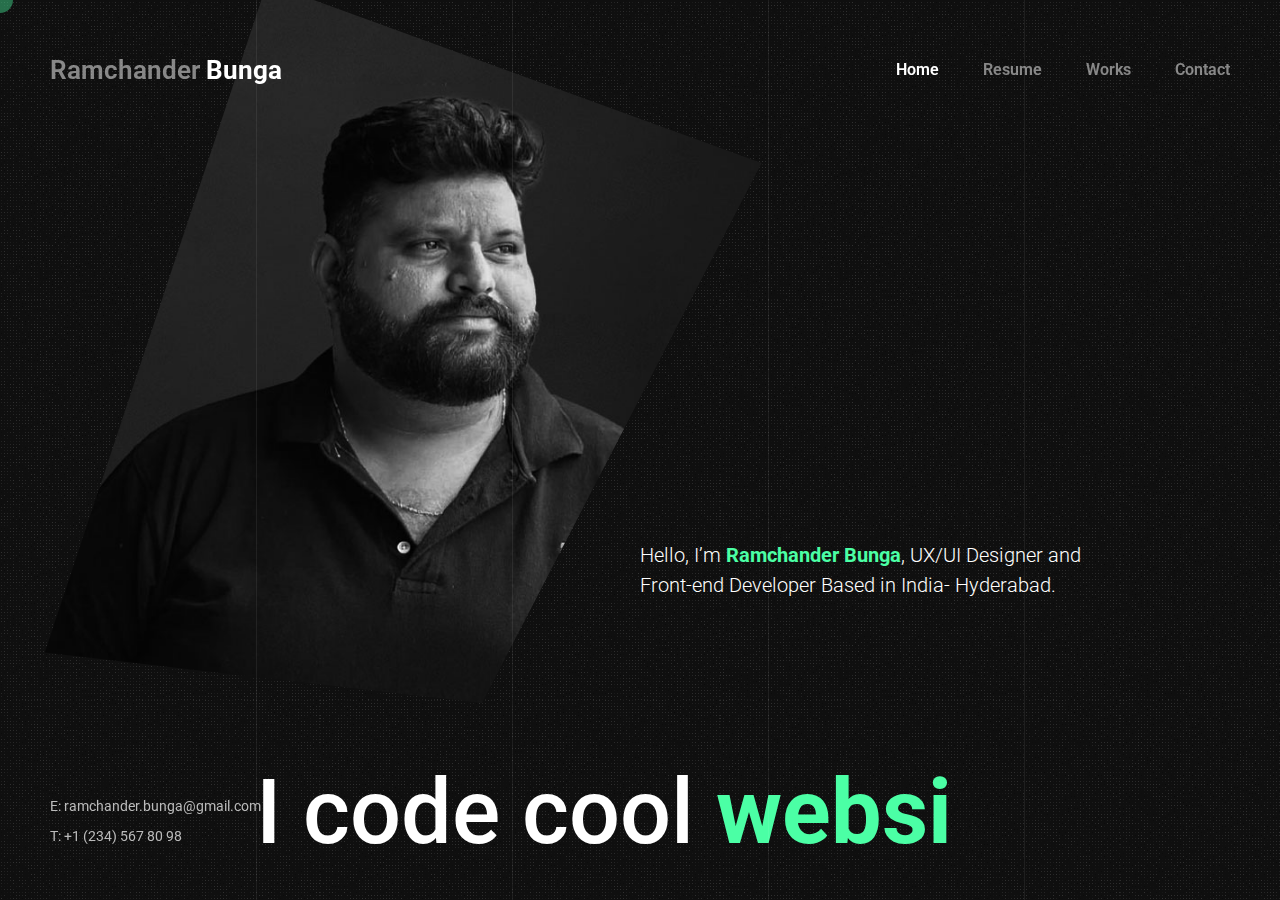
==== commit e2d3da0a: "removed social icons" ====
--- a/index.html
+++ b/index.html
@@ -96,11 +96,11 @@
 									<a href="resume_creative.html">Resume</a>
 									 
 								</li>
-								<li class="menu-item menu-item-has-children">
+								<li class="menu-item">
 									<a href="works_creative.html">Works</a>
 									 
 								</li>
-								<li class="menu-item menu-item-has-children">
+								<li class="menu-item">
 									<a href="contacts_creative.html">Contact</a>
 									 
 								</li>
@@ -153,20 +153,7 @@
 				<p>E: ramchander.bunga@gmail.com</p>
 				<p>T: +1 (234) 567 80 98</p>
 			</div>
-			<div class="soc-box">
-				<div class="follow-label">Follow Me</div>
-				<div class="soc">
-					<a target="_blank" href="https://www.pinterest.com/">
-						<span class="icon fab fa-pinterest"></span>
-					</a>
-					<a target="_blank" href="https://www.instagram.com/">
-						<span class="icon fab fa-instagram"></span>
-					</a>
-					<a target="_blank" href="https://dribbble.com/">
-						<span class="icon fab fa-dribbble"></span>
-					</a>
-				</div>
-			</div>
+			 
 			<div class="clear"></div>
 		</footer>
 
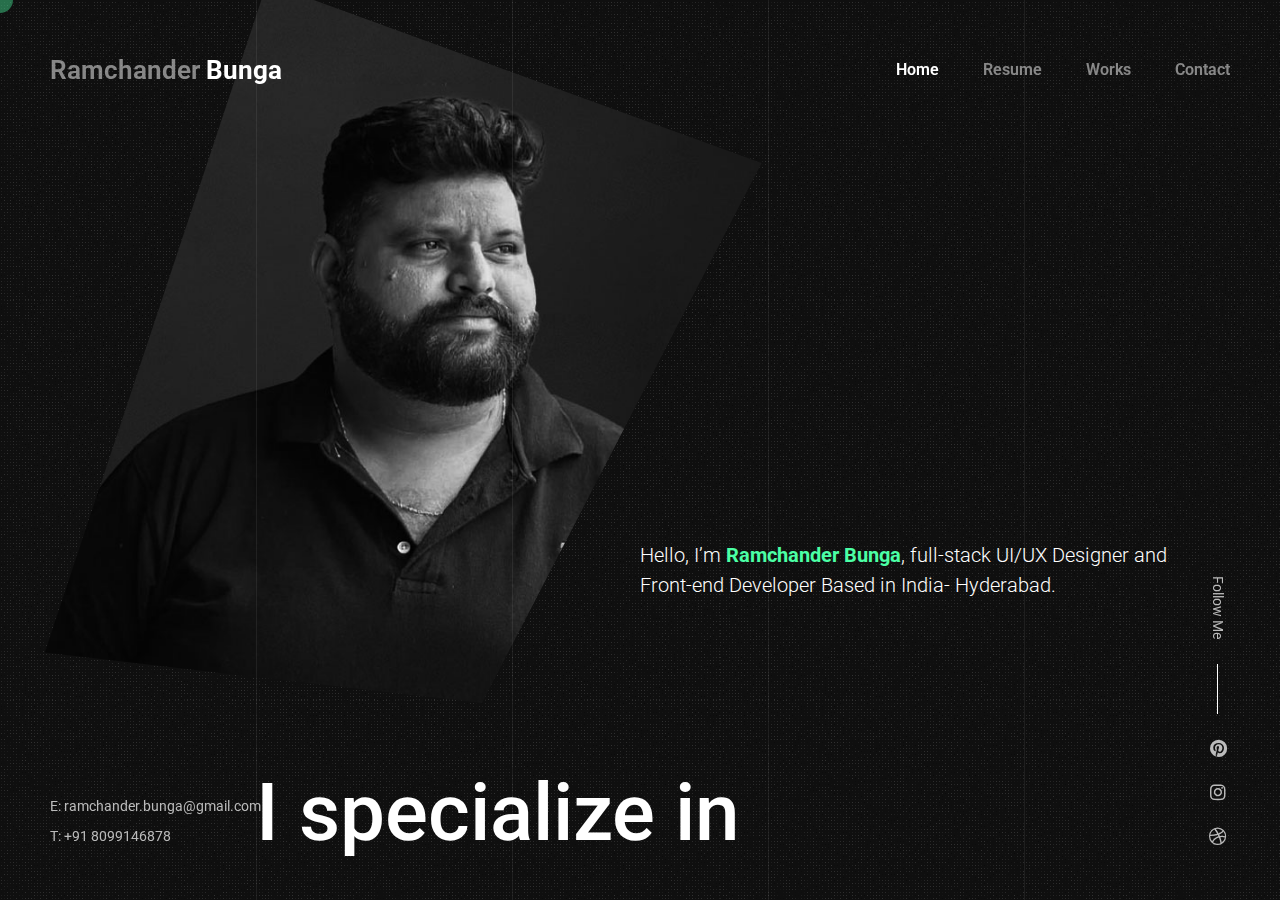
==== commit 7f3416bd: "home page and resume" ====
--- a/index.html
+++ b/index.html
@@ -93,7 +93,7 @@
 									 
 								</li>
 								<li class="menu-item">
-									<a href="resume_creative.html">Resume</a>
+									<a href="resume.html">Resume</a>
 									 
 								</li>
 								<li class="menu-item">
@@ -130,13 +130,14 @@
 						<div class="started-content">
 							<div class="logo" style="background-image: url(images/man.jpg);"></div>
 							<h1 class="h-title">
-								Hello, I’m <strong>Ramchander Bunga</strong>, UX/UI Designer and <br />
+								Hello, I’m <strong>Ramchander Bunga</strong>, full-stack UI/UX Designer and <br />
 								Front-end Developer Based in India- Hyderabad.
 							</h1>
 							<div class="h-subtitle typing-subtitle">
-								<p>I code cool <strong>websites</strong></p>
-								<p>I develop <strong>mobile apps</strong></p>
-								<p>I love <strong>wordpress</strong></p>
+								<p>I specialize in <strong>UI/UX </strong> design</p>
+								<p>I’m <strong>Frontend Developer</strong></p>
+								<p>I Design <strong>web & mobile apps</strong></p>
+								
 							</div>
 							<span class="typed-subtitle"></span>
 						</div>
@@ -151,7 +152,21 @@
 		<footer class="footer">
 			<div class="copy">
 				<p>E: ramchander.bunga@gmail.com</p>
-				<p>T: +1 (234) 567 80 98</p>
+				<p>T: +91 8099146878</p>
+			</div>
+			<div class="soc-box">
+				<div class="follow-label">Follow Me</div>
+				<div class="soc">
+					<a target="_blank" href="https://www.pinterest.com/">
+						<span class="icon fab fa-pinterest"></span>
+					</a>
+					<a target="_blank" href="https://www.instagram.com/">
+						<span class="icon fab fa-instagram"></span>
+					</a>
+					<a target="_blank" href="https://dribbble.com/">
+						<span class="icon fab fa-dribbble"></span>
+					</a>
+				</div>
 			</div>
 			 
 			<div class="clear"></div>
--- a/css/layout.css
+++ b/css/layout.css
@@ -533,8 +533,8 @@
 	position: relative;
 	padding-left: 20%;
 	padding-right: 20%;
-	padding-top: 70px;
-	padding-bottom: 70px;
+	padding-top: 20px;
+	padding-bottom: 20px;
 	z-index: 12;
 }
 
@@ -671,7 +671,7 @@
 	left: 0;
 	width: 100%;
 	display: block;
-	font-size: 90px;
+	font-size: 80px;
 	line-height: 90px;
 	font-weight: 500;
 	color: #FFF;
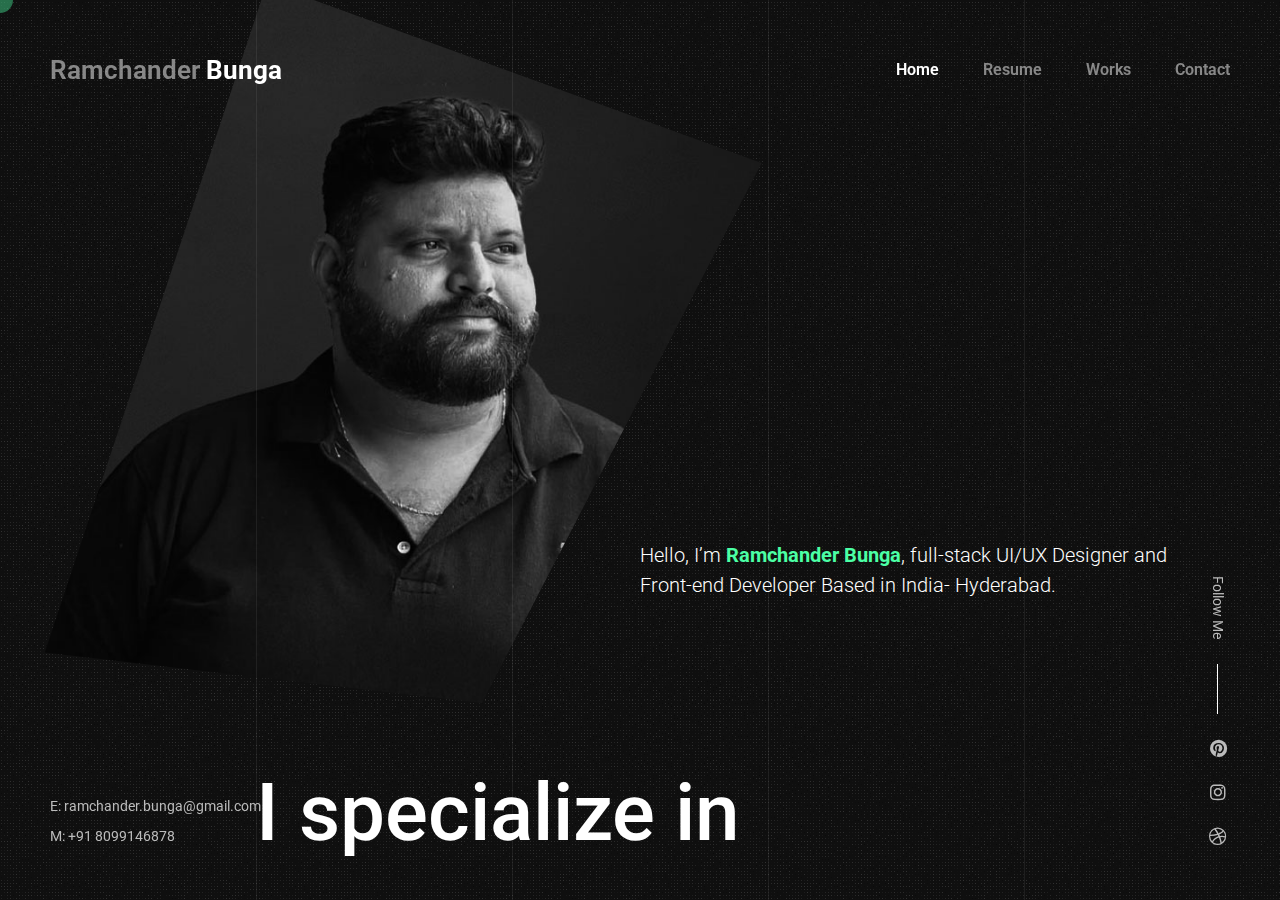
==== commit ca14265e: "header changes" ====
--- a/index.html
+++ b/index.html
@@ -7,7 +7,7 @@
 	<meta charset="UTF-8">
 	<meta name="viewport" content="width=device-width, initial-scale=1, maximum-scale=1" />
 	<meta name="description" content="Ramchander Bunga - Resume/CV" />
-	<meta name="keywords" content="vcard, resposnive, resume, personal, card, cv, cvio, portfolio" />
+	<meta name="keywords" content="Ramchander, ramchander bunga, UI/UX Designer, web portfolio" />
  
 	<!-- Title -->
 	<title>Ramchander Bunga - Resume/CV</title>
@@ -152,7 +152,7 @@
 		<footer class="footer">
 			<div class="copy">
 				<p>E: ramchander.bunga@gmail.com</p>
-				<p>T: +91 8099146878</p>
+				<p>M: +91 8099146878</p>
 			</div>
 			<div class="soc-box">
 				<div class="follow-label">Follow Me</div>
